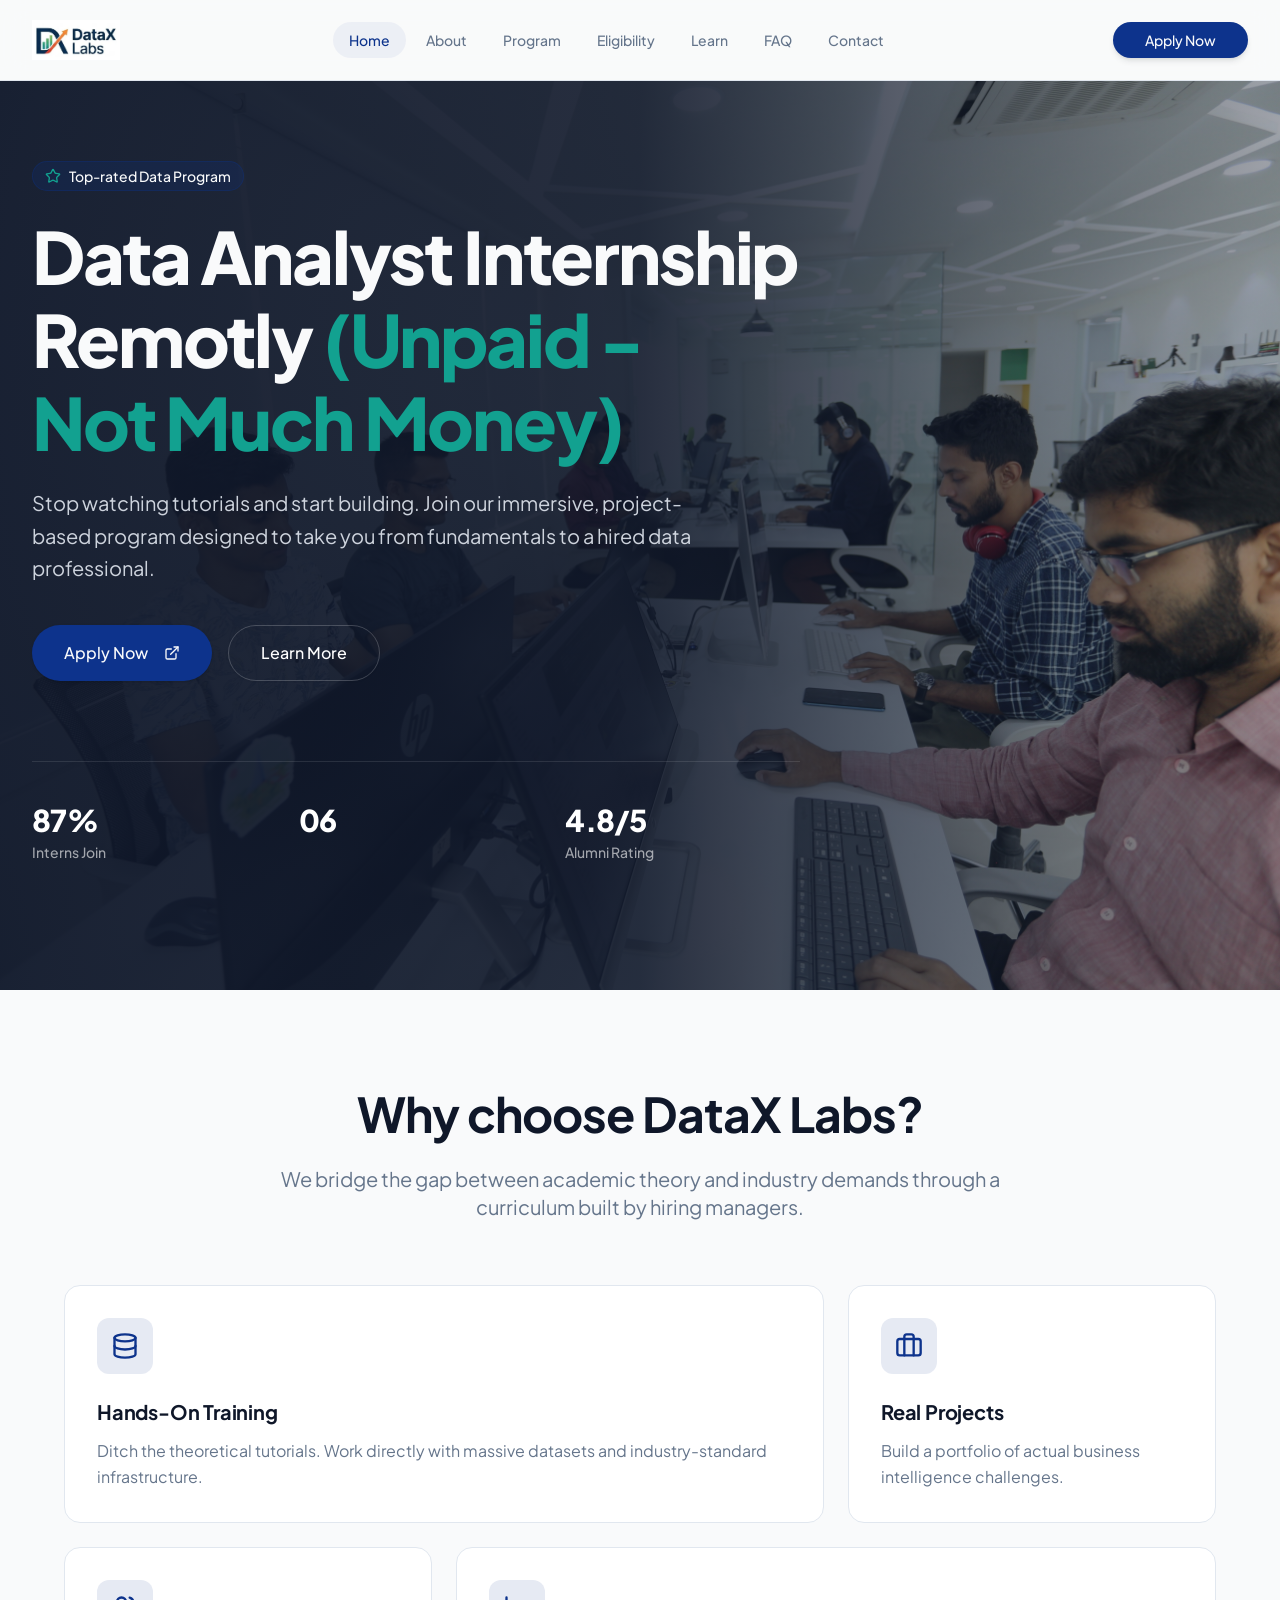
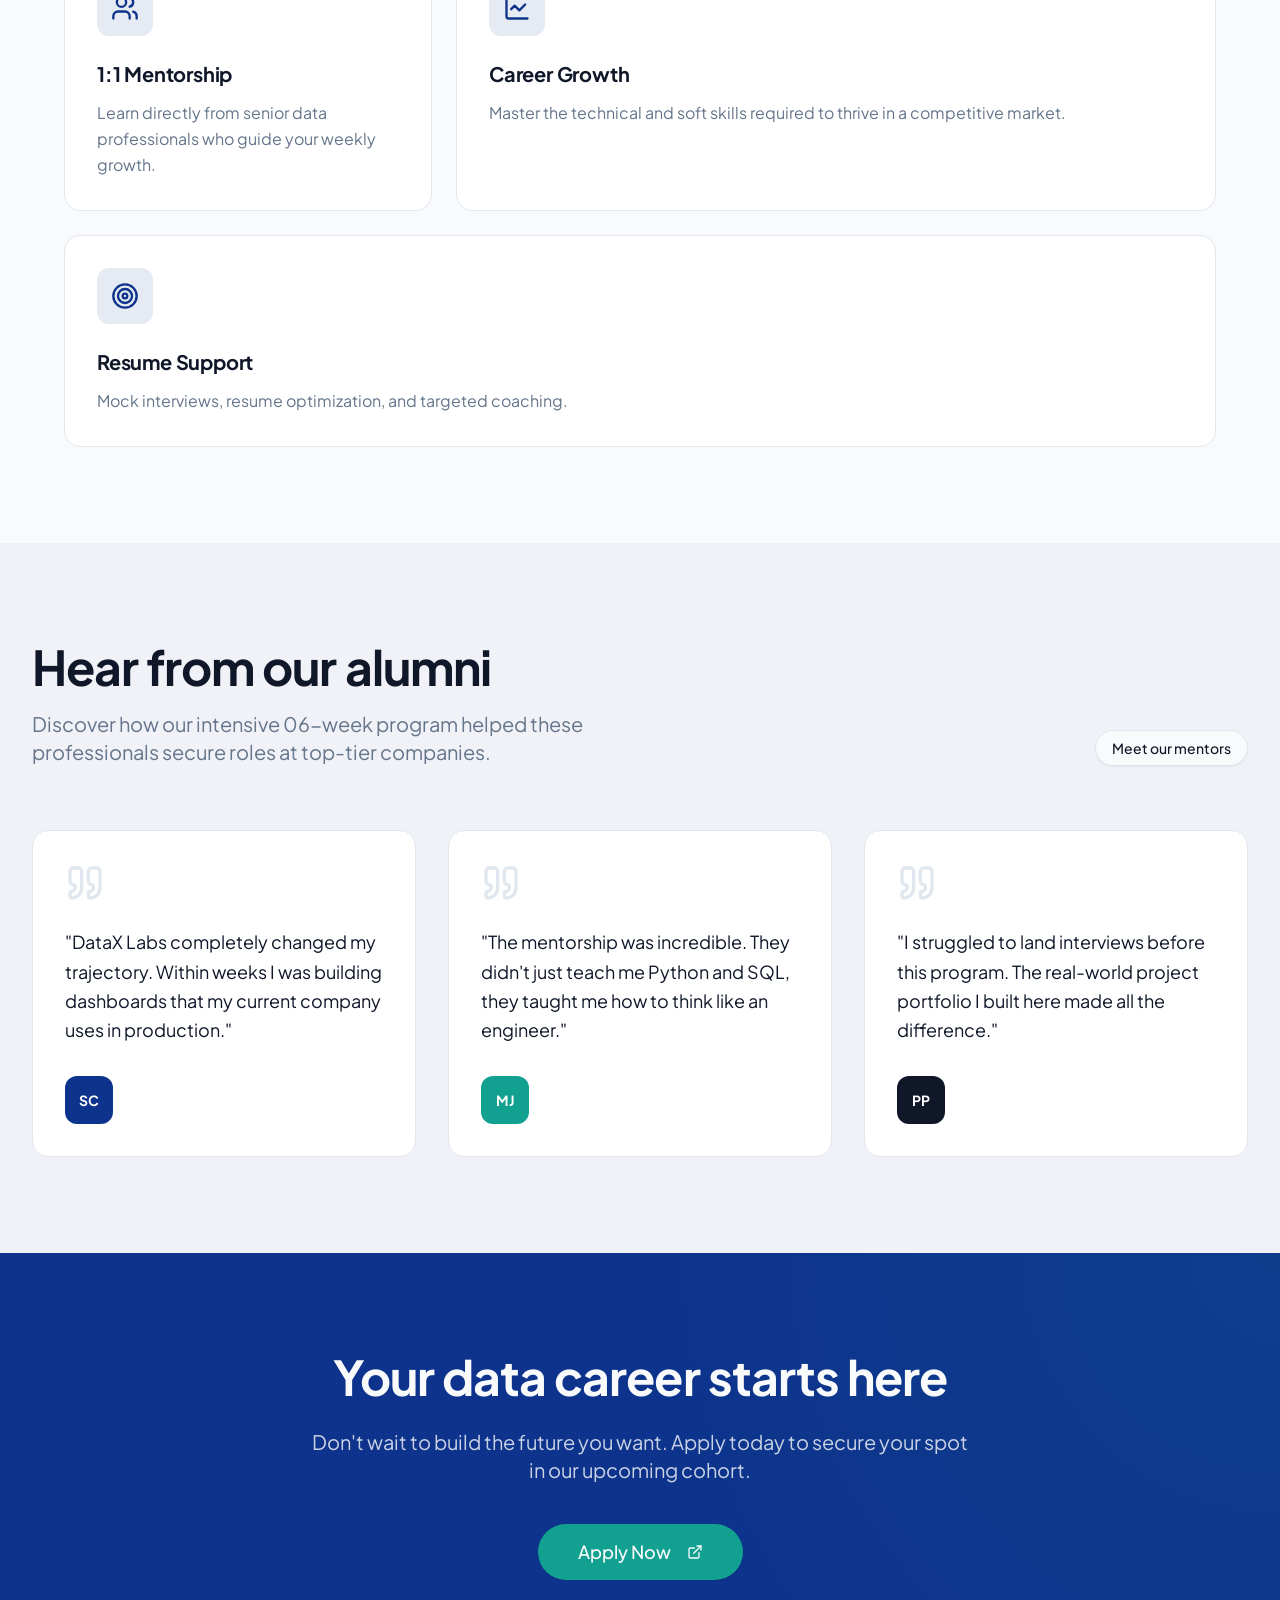
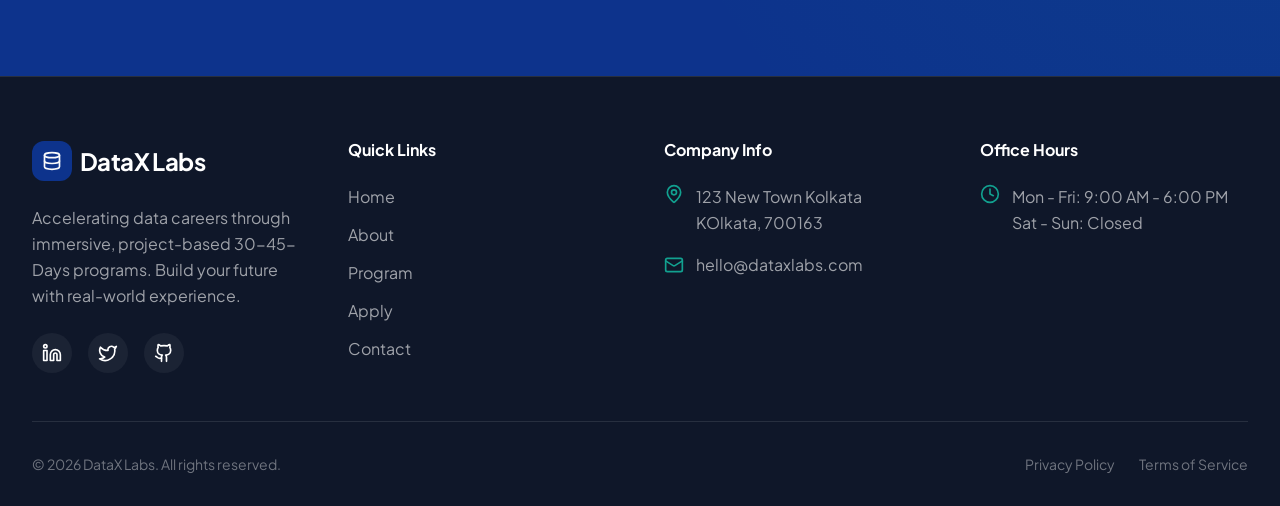
==== index.html @ 6e3568b7 "Add files via upload" ====
<!DOCTYPE html>
<!-- saved from url=(0077)https://70a8a20b-d1bd-481e-a3fa-649c0488c0c1.app-preview.com/?t=1781344744173 -->
<html lang="en"><head><meta http-equiv="Content-Type" content="text/html; charset=UTF-8">
		<script type="module">import { injectIntoGlobalHook } from "/@react-refresh";
injectIntoGlobalHook(window);
window.$RefreshReg$ = () => {};
window.$RefreshSig$ = () => (type) => type;</script>

		<script type="module" src="./client"></script>

		
		<link rel="icon" type="image/svg+xml" href="https://70a8a20b-d1bd-481e-a3fa-649c0488c0c1.app-preview.com/vite.svg">
		<meta name="generator" content="Hostinger Horizons">
		<meta name="viewport" content="width=device-width, initial-scale=1.0">
		<title>Launch Your Data Career | DataX Labs</title>
		<style>
	#root[data-edit-mode-enabled="true"] [data-edit-id] {
		cursor: pointer; 
		outline: 2px dashed #357DF9; 
		outline-offset: 2px;
		min-height: 1em;
	}
	#root[data-edit-mode-enabled="true"] img[data-edit-id] {
		outline-offset: -2px;
	}
	#root[data-edit-mode-enabled="true"] {
		cursor: pointer;
	}
	#root[data-edit-mode-enabled="true"] [data-edit-id]:hover {
		background-color: #357DF933;
		outline-color: #357DF9; 
	}

	@keyframes fadeInTooltip {
		from {
			opacity: 0;
			transform: translateY(5px);
		}
		to {
			opacity: 1;
			transform: translateY(0);
		}
	}

	#inline-editor-disabled-tooltip {
		display: none; 
		opacity: 0; 
		position: absolute;
		background-color: #1D1E20;
		color: white;
		padding: 4px 8px;
		border-radius: 8px;
		z-index: 10001;
		font-size: 14px;
		border: 1px solid #3B3D4A;
		max-width: 184px;
		text-align: center;
	}

	#inline-editor-disabled-tooltip.tooltip-active {
		display: block;
		animation: fadeInTooltip 0.2s ease-out forwards;
	}
</style>
		<script type="module">
			const ALLOWED_PARENT_ORIGINS = [
          "https://horizons.hostinger.com",
          "https://horizons.hostinger.dev",
          "https://horizons-frontend-local.hostinger.dev",
      ];

      // Check to see if the page is in an iframe
      if (window.self !== window.top) {
			const STORAGE_KEY = 'horizons-iframe-saved-route';

			const getCurrentRoute = () => location.pathname + location.search + location.hash;

			const save = () => {
				try {
					const currentRoute = getCurrentRoute();
					sessionStorage.setItem(STORAGE_KEY, currentRoute);
					window.parent.postMessage({message: 'route-changed', route: currentRoute}, '*');
				} catch {}
			};

			const replaceHistoryState = (url) => {
				try {
					history.replaceState(null, '', url);
					window.dispatchEvent(new PopStateEvent('popstate', { state: history.state }));
					return true;
				} catch {}
				return false;
			};

			const restore = () => {
				try {
					const saved = sessionStorage.getItem(STORAGE_KEY);
					if (!saved) return;

					if (!saved.startsWith('/')) {
						sessionStorage.removeItem(STORAGE_KEY);
						return;
					}

					const current = getCurrentRoute();
					if (current !== saved) {
						if (!replaceHistoryState(saved)) {
							replaceHistoryState('/');
						}

						requestAnimationFrame(() => setTimeout(() => {
							try {
							const text = (document.body?.innerText || '').trim();

							// If the restored route results in too little content, assume it is invalid and navigate home
							if (text.length < 50) {
								replaceHistoryState('/');
							}
							} catch {}
						}, 1000));
					}
				} catch {}
			};

			const originalPushState = history.pushState;
			history.pushState = function(...args) {
				originalPushState.apply(this, args);
				save();
			};

			const originalReplaceState = history.replaceState;
			history.replaceState = function(...args) {
				originalReplaceState.apply(this, args);
				save();
			};

      const getParentOrigin = () => {
          if (
              window.location.ancestorOrigins &&
              window.location.ancestorOrigins.length > 0
          ) {
              return window.location.ancestorOrigins[0];
          }

          if (document.referrer) {
              try {
                  return new URL(document.referrer).origin;
              } catch (e) {
                  console.warn("Invalid referrer URL:", document.referrer);
              }
          }

          return null;
      };

			window.addEventListener('popstate', save);
			window.addEventListener('hashchange', save);
			window.addEventListener("message", function (event) {
				const parentOrigin = getParentOrigin();

				if (event.data?.type === "redirect-home" && parentOrigin && ALLOWED_PARENT_ORIGINS.includes(parentOrigin)) {
                const saved = sessionStorage.getItem(STORAGE_KEY);

                if(saved && saved !== '/') {
                  replaceHistoryState('/')
                }
        }
			});


			restore();
        }
      </script>
		<script type="module">
                const ALLOWED_PARENT_ORIGINS = [
                    "https://horizons.hostinger.com",
                    "https://horizons.hostinger.dev",
                    "https://horizons-frontend-local.hostinger.dev",
                ];
                const getParentOrigin = () => {
                    if (
                        window.location.ancestorOrigins &&
                        window.location.ancestorOrigins.length > 0
                    ) {
                        return window.location.ancestorOrigins[0];
                    }

                    if (document.referrer) {
                        try {
                            return new URL(document.referrer).origin;
                        } catch (e) {
                            console.warn("Invalid referrer URL:", document.referrer);
                        }
                    }

                    return null;
                };
                    
                    
                    
                window.addEventListener("message", function (event) {
                    const parentOrigin = getParentOrigin();

                    if (event.data?.type === "database_preview_auth" && parentOrigin && ALLOWED_PARENT_ORIGINS.includes(parentOrigin)) {
                        localStorage.setItem("__pb_superuser_auth__", event.data.value);
                    }
                });
            </script>
		<script type="module">
window.onerror = (message, source, lineno, colno, errorObj) => {
	const errorDetails = errorObj ? JSON.stringify({
		name: errorObj.name,
		message: errorObj.message,
		stack: errorObj.stack,
		source,
		lineno,
		colno,
	}) : null;

	window.parent.postMessage({
		type: 'horizons-runtime-error',
		message,
		error: errorDetails
	}, '*');
};
</script>
		<script type="module">
const observer = new MutationObserver((mutations) => {
	for (const mutation of mutations) {
		for (const addedNode of mutation.addedNodes) {
			if (
				addedNode.nodeType === Node.ELEMENT_NODE &&
				(
					addedNode.tagName?.toLowerCase() === 'vite-error-overlay' ||
					addedNode.classList?.contains('backdrop')
				)
			) {
				handleViteOverlay(addedNode);
			}
		}
	}
});

observer.observe(document.documentElement, {
	childList: true,
	subtree: true
});

function handleViteOverlay(node) {
	if (!node.shadowRoot) {
		return;
	}

	const backdrop = node.shadowRoot.querySelector('.backdrop');

	if (backdrop) {
		const overlayHtml = backdrop.outerHTML;
		const parser = new DOMParser();
		const doc = parser.parseFromString(overlayHtml, 'text/html');
		const messageBodyElement = doc.querySelector('.message-body');
		const fileElement = doc.querySelector('.file');
		const messageText = messageBodyElement ? messageBodyElement.textContent.trim() : '';
		const fileText = fileElement ? fileElement.textContent.trim() : '';
		const error = messageText + (fileText ? ' File:' + fileText : '');

		window.parent.postMessage({
			type: 'horizons-vite-error',
			error,
		}, '*');
	}
}
</script>
		<script type="module">
const originalConsoleError = console.error;
const MATCH_LINE_COL_REGEX = /:(\d+):(\d+)\)?\s*$/; // regex to match the :lineNum:colNum
const MATCH_AT_REGEX = /^\s*at\s+(?:async\s+)?(?:.*?\s+)?\(?/; // regex to remove the 'at' keyword and any 'async' or function name
const MATCH_PATH_REGEX = /^\//; // regex to remove the leading slash

function parseStackFrameLine(line) {
	const lineColMatch = line.match(MATCH_LINE_COL_REGEX);
	if (!lineColMatch) return null;
	const [, lineNum, colNum] = lineColMatch;
	const suffix = `:${lineNum}:${colNum}`;
	const idx = line.lastIndexOf(suffix);
	if (idx === -1) return null;
	const before = line.substring(0, idx);
	const path = before.replace(MATCH_AT_REGEX, '').trim();
	
	if (!path) return null;

	try {
		const pathname = new URL(path).pathname;
		const filePath = pathname.replace(MATCH_PATH_REGEX, '') || pathname;
		return `${filePath}:${lineNum}:${colNum}`;
	} catch (e) {
		const filePath = path.replace(MATCH_PATH_REGEX, '') || path;
		return `${filePath}:${lineNum}:${colNum}`;
	}
}

function getFilePathFromStack(stack, skipFrames = 0) {
	if (!stack || typeof stack !== 'string') return null;
	const lines = stack.split('\n').slice(1);

	const frames = lines.map(line => parseStackFrameLine(line.replace(/\r$/, ''))).filter(Boolean);

	return frames[skipFrames] ?? null;
}

console.error = function(...args) {
	originalConsoleError.apply(console, args);

	let errorString = '';
	let filePath = null;

	for (let i = 0; i < args.length; i++) {
		const arg = args[i];
		if (arg instanceof Error) {
			filePath = getFilePathFromStack(arg.stack, 0);
			errorString = `${arg.name}: ${arg.message}`;
			if (filePath) {
				errorString = `${errorString} at ${filePath}`;
			}
			break;
		}
	}

	if (!errorString) {
		errorString = args.map(arg => typeof arg === 'object' ? JSON.stringify(arg) : String(arg)).join(' ');
		const stack = new Error().stack;
		filePath = getFilePathFromStack(stack, 1);
		if (filePath) {
			errorString = `${errorString} at ${filePath}`;
		}
	}

	window.parent.postMessage({
		type: 'horizons-console-error',
		error: errorString
	}, '*');
};
</script>
		<script type="module">
const originalFetch = window.fetch;

window.fetch = function(...args) {
	const url = args[0] instanceof Request ? args[0].url : args[0];

	// Skip WebSocket URLs
	if (url.startsWith('ws:') || url.startsWith('wss:')) {
		return originalFetch.apply(this, args);
	}

	return originalFetch.apply(this, args)
		.then(async response => {
			const contentType = response.headers.get('Content-Type') || '';

			// Exclude HTML document responses
			const isDocumentResponse =
				contentType.includes('text/html') ||
				contentType.includes('application/xhtml+xml');

			if (!response.ok && !isDocumentResponse) {
					const responseClone = response.clone();
					const errorFromRes = await responseClone.text();
					const requestUrl = response.url;
					console.error(`Fetch error from ${requestUrl}: ${errorFromRes}`);
			}

			return response;
		})
		.catch(error => {
			if (!url.match(/.html?$/i)) {
				console.error(error);
			}

			throw error;
		});
};
</script>
		<script type="module">
if (window.navigation && window.self !== window.top) {
	window.navigation.addEventListener('navigate', (event) => {
		const url = event.destination.url;

		try {
			const destinationUrl = new URL(url);
			const destinationOrigin = destinationUrl.origin;
			const currentOrigin = window.location.origin;

			if (destinationOrigin === currentOrigin) {
				return;
			}
		} catch (error) {
			return;
		}

		window.parent.postMessage({
			type: 'horizons-navigation-error',
			url,
		}, '*');
	});
}
</script>
	<style type="text/css">[data-sonner-toaster][dir=ltr],html[dir=ltr]{--toast-icon-margin-start:-3px;--toast-icon-margin-end:4px;--toast-svg-margin-start:-1px;--toast-svg-margin-end:0px;--toast-button-margin-start:auto;--toast-button-margin-end:0;--toast-close-button-start:0;--toast-close-button-end:unset;--toast-close-button-transform:translate(-35%, -35%)}[data-sonner-toaster][dir=rtl],html[dir=rtl]{--toast-icon-margin-start:4px;--toast-icon-margin-end:-3px;--toast-svg-margin-start:0px;--toast-svg-margin-end:-1px;--toast-button-margin-start:0;--toast-button-margin-end:auto;--toast-close-button-start:unset;--toast-close-button-end:0;--toast-close-button-transform:translate(35%, -35%)}[data-sonner-toaster]{position:fixed;width:var(--width);font-family:ui-sans-serif,system-ui,-apple-system,BlinkMacSystemFont,Segoe UI,Roboto,Helvetica Neue,Arial,Noto Sans,sans-serif,Apple Color Emoji,Segoe UI Emoji,Segoe UI Symbol,Noto Color Emoji;--gray1:hsl(0, 0%, 99%);--gray2:hsl(0, 0%, 97.3%);--gray3:hsl(0, 0%, 95.1%);--gray4:hsl(0, 0%, 93%);--gray5:hsl(0, 0%, 90.9%);--gray6:hsl(0, 0%, 88.7%);--gray7:hsl(0, 0%, 85.8%);--gray8:hsl(0, 0%, 78%);--gray9:hsl(0, 0%, 56.1%);--gray10:hsl(0, 0%, 52.3%);--gray11:hsl(0, 0%, 43.5%);--gray12:hsl(0, 0%, 9%);--border-radius:8px;box-sizing:border-box;padding:0;margin:0;list-style:none;outline:0;z-index:999999999;transition:transform .4s ease}@media (hover:none) and (pointer:coarse){[data-sonner-toaster][data-lifted=true]{transform:none}}[data-sonner-toaster][data-x-position=right]{right:var(--offset-right)}[data-sonner-toaster][data-x-position=left]{left:var(--offset-left)}[data-sonner-toaster][data-x-position=center]{left:50%;transform:translateX(-50%)}[data-sonner-toaster][data-y-position=top]{top:var(--offset-top)}[data-sonner-toaster][data-y-position=bottom]{bottom:var(--offset-bottom)}[data-sonner-toast]{--y:translateY(100%);--lift-amount:calc(var(--lift) * var(--gap));z-index:var(--z-index);position:absolute;opacity:0;transform:var(--y);touch-action:none;transition:transform .4s,opacity .4s,height .4s,box-shadow .2s;box-sizing:border-box;outline:0;overflow-wrap:anywhere}[data-sonner-toast][data-styled=true]{padding:16px;background:var(--normal-bg);border:1px solid var(--normal-border);color:var(--normal-text);border-radius:var(--border-radius);box-shadow:0 4px 12px rgba(0,0,0,.1);width:var(--width);font-size:13px;display:flex;align-items:center;gap:6px}[data-sonner-toast]:focus-visible{box-shadow:0 4px 12px rgba(0,0,0,.1),0 0 0 2px rgba(0,0,0,.2)}[data-sonner-toast][data-y-position=top]{top:0;--y:translateY(-100%);--lift:1;--lift-amount:calc(1 * var(--gap))}[data-sonner-toast][data-y-position=bottom]{bottom:0;--y:translateY(100%);--lift:-1;--lift-amount:calc(var(--lift) * var(--gap))}[data-sonner-toast][data-styled=true] [data-description]{font-weight:400;line-height:1.4;color:#3f3f3f}[data-rich-colors=true][data-sonner-toast][data-styled=true] [data-description]{color:inherit}[data-sonner-toaster][data-sonner-theme=dark] [data-description]{color:#e8e8e8}[data-sonner-toast][data-styled=true] [data-title]{font-weight:500;line-height:1.5;color:inherit}[data-sonner-toast][data-styled=true] [data-icon]{display:flex;height:16px;width:16px;position:relative;justify-content:flex-start;align-items:center;flex-shrink:0;margin-left:var(--toast-icon-margin-start);margin-right:var(--toast-icon-margin-end)}[data-sonner-toast][data-promise=true] [data-icon]>svg{opacity:0;transform:scale(.8);transform-origin:center;animation:sonner-fade-in .3s ease forwards}[data-sonner-toast][data-styled=true] [data-icon]>*{flex-shrink:0}[data-sonner-toast][data-styled=true] [data-icon] svg{margin-left:var(--toast-svg-margin-start);margin-right:var(--toast-svg-margin-end)}[data-sonner-toast][data-styled=true] [data-content]{display:flex;flex-direction:column;gap:2px}[data-sonner-toast][data-styled=true] [data-button]{border-radius:4px;padding-left:8px;padding-right:8px;height:24px;font-size:12px;color:var(--normal-bg);background:var(--normal-text);margin-left:var(--toast-button-margin-start);margin-right:var(--toast-button-margin-end);border:none;font-weight:500;cursor:pointer;outline:0;display:flex;align-items:center;flex-shrink:0;transition:opacity .4s,box-shadow .2s}[data-sonner-toast][data-styled=true] [data-button]:focus-visible{box-shadow:0 0 0 2px rgba(0,0,0,.4)}[data-sonner-toast][data-styled=true] [data-button]:first-of-type{margin-left:var(--toast-button-margin-start);margin-right:var(--toast-button-margin-end)}[data-sonner-toast][data-styled=true] [data-cancel]{color:var(--normal-text);background:rgba(0,0,0,.08)}[data-sonner-toaster][data-sonner-theme=dark] [data-sonner-toast][data-styled=true] [data-cancel]{background:rgba(255,255,255,.3)}[data-sonner-toast][data-styled=true] [data-close-button]{position:absolute;left:var(--toast-close-button-start);right:var(--toast-close-button-end);top:0;height:20px;width:20px;display:flex;justify-content:center;align-items:center;padding:0;color:var(--gray12);background:var(--normal-bg);border:1px solid var(--gray4);transform:var(--toast-close-button-transform);border-radius:50%;cursor:pointer;z-index:1;transition:opacity .1s,background .2s,border-color .2s}[data-sonner-toast][data-styled=true] [data-close-button]:focus-visible{box-shadow:0 4px 12px rgba(0,0,0,.1),0 0 0 2px rgba(0,0,0,.2)}[data-sonner-toast][data-styled=true] [data-disabled=true]{cursor:not-allowed}[data-sonner-toast][data-styled=true]:hover [data-close-button]:hover{background:var(--gray2);border-color:var(--gray5)}[data-sonner-toast][data-swiping=true]::before{content:'';position:absolute;left:-100%;right:-100%;height:100%;z-index:-1}[data-sonner-toast][data-y-position=top][data-swiping=true]::before{bottom:50%;transform:scaleY(3) translateY(50%)}[data-sonner-toast][data-y-position=bottom][data-swiping=true]::before{top:50%;transform:scaleY(3) translateY(-50%)}[data-sonner-toast][data-swiping=false][data-removed=true]::before{content:'';position:absolute;inset:0;transform:scaleY(2)}[data-sonner-toast][data-expanded=true]::after{content:'';position:absolute;left:0;height:calc(var(--gap) + 1px);bottom:100%;width:100%}[data-sonner-toast][data-mounted=true]{--y:translateY(0);opacity:1}[data-sonner-toast][data-expanded=false][data-front=false]{--scale:var(--toasts-before) * 0.05 + 1;--y:translateY(calc(var(--lift-amount) * var(--toasts-before))) scale(calc(-1 * var(--scale)));height:var(--front-toast-height)}[data-sonner-toast]>*{transition:opacity .4s}[data-sonner-toast][data-x-position=right]{right:0}[data-sonner-toast][data-x-position=left]{left:0}[data-sonner-toast][data-expanded=false][data-front=false][data-styled=true]>*{opacity:0}[data-sonner-toast][data-visible=false]{opacity:0;pointer-events:none}[data-sonner-toast][data-mounted=true][data-expanded=true]{--y:translateY(calc(var(--lift) * var(--offset)));height:var(--initial-height)}[data-sonner-toast][data-removed=true][data-front=true][data-swipe-out=false]{--y:translateY(calc(var(--lift) * -100%));opacity:0}[data-sonner-toast][data-removed=true][data-front=false][data-swipe-out=false][data-expanded=true]{--y:translateY(calc(var(--lift) * var(--offset) + var(--lift) * -100%));opacity:0}[data-sonner-toast][data-removed=true][data-front=false][data-swipe-out=false][data-expanded=false]{--y:translateY(40%);opacity:0;transition:transform .5s,opacity .2s}[data-sonner-toast][data-removed=true][data-front=false]::before{height:calc(var(--initial-height) + 20%)}[data-sonner-toast][data-swiping=true]{transform:var(--y) translateY(var(--swipe-amount-y,0)) translateX(var(--swipe-amount-x,0));transition:none}[data-sonner-toast][data-swiped=true]{user-select:none}[data-sonner-toast][data-swipe-out=true][data-y-position=bottom],[data-sonner-toast][data-swipe-out=true][data-y-position=top]{animation-duration:.2s;animation-timing-function:ease-out;animation-fill-mode:forwards}[data-sonner-toast][data-swipe-out=true][data-swipe-direction=left]{animation-name:swipe-out-left}[data-sonner-toast][data-swipe-out=true][data-swipe-direction=right]{animation-name:swipe-out-right}[data-sonner-toast][data-swipe-out=true][data-swipe-direction=up]{animation-name:swipe-out-up}[data-sonner-toast][data-swipe-out=true][data-swipe-direction=down]{animation-name:swipe-out-down}@keyframes swipe-out-left{from{transform:var(--y) translateX(var(--swipe-amount-x));opacity:1}to{transform:var(--y) translateX(calc(var(--swipe-amount-x) - 100%));opacity:0}}@keyframes swipe-out-right{from{transform:var(--y) translateX(var(--swipe-amount-x));opacity:1}to{transform:var(--y) translateX(calc(var(--swipe-amount-x) + 100%));opacity:0}}@keyframes swipe-out-up{from{transform:var(--y) translateY(var(--swipe-amount-y));opacity:1}to{transform:var(--y) translateY(calc(var(--swipe-amount-y) - 100%));opacity:0}}@keyframes swipe-out-down{from{transform:var(--y) translateY(var(--swipe-amount-y));opacity:1}to{transform:var(--y) translateY(calc(var(--swipe-amount-y) + 100%));opacity:0}}@media (max-width:600px){[data-sonner-toaster]{position:fixed;right:var(--mobile-offset-right);left:var(--mobile-offset-left);width:100%}[data-sonner-toaster][dir=rtl]{left:calc(var(--mobile-offset-left) * -1)}[data-sonner-toaster] [data-sonner-toast]{left:0;right:0;width:calc(100% - var(--mobile-offset-left) * 2)}[data-sonner-toaster][data-x-position=left]{left:var(--mobile-offset-left)}[data-sonner-toaster][data-y-position=bottom]{bottom:var(--mobile-offset-bottom)}[data-sonner-toaster][data-y-position=top]{top:var(--mobile-offset-top)}[data-sonner-toaster][data-x-position=center]{left:var(--mobile-offset-left);right:var(--mobile-offset-right);transform:none}}[data-sonner-toaster][data-sonner-theme=light]{--normal-bg:#fff;--normal-border:var(--gray4);--normal-text:var(--gray12);--success-bg:hsl(143, 85%, 96%);--success-border:hsl(145, 92%, 87%);--success-text:hsl(140, 100%, 27%);--info-bg:hsl(208, 100%, 97%);--info-border:hsl(221, 91%, 93%);--info-text:hsl(210, 92%, 45%);--warning-bg:hsl(49, 100%, 97%);--warning-border:hsl(49, 91%, 84%);--warning-text:hsl(31, 92%, 45%);--error-bg:hsl(359, 100%, 97%);--error-border:hsl(359, 100%, 94%);--error-text:hsl(360, 100%, 45%)}[data-sonner-toaster][data-sonner-theme=light] [data-sonner-toast][data-invert=true]{--normal-bg:#000;--normal-border:hsl(0, 0%, 20%);--normal-text:var(--gray1)}[data-sonner-toaster][data-sonner-theme=dark] [data-sonner-toast][data-invert=true]{--normal-bg:#fff;--normal-border:var(--gray3);--normal-text:var(--gray12)}[data-sonner-toaster][data-sonner-theme=dark]{--normal-bg:#000;--normal-bg-hover:hsl(0, 0%, 12%);--normal-border:hsl(0, 0%, 20%);--normal-border-hover:hsl(0, 0%, 25%);--normal-text:var(--gray1);--success-bg:hsl(150, 100%, 6%);--success-border:hsl(147, 100%, 12%);--success-text:hsl(150, 86%, 65%);--info-bg:hsl(215, 100%, 6%);--info-border:hsl(223, 43%, 17%);--info-text:hsl(216, 87%, 65%);--warning-bg:hsl(64, 100%, 6%);--warning-border:hsl(60, 100%, 9%);--warning-text:hsl(46, 87%, 65%);--error-bg:hsl(358, 76%, 10%);--error-border:hsl(357, 89%, 16%);--error-text:hsl(358, 100%, 81%)}[data-sonner-toaster][data-sonner-theme=dark] [data-sonner-toast] [data-close-button]{background:var(--normal-bg);border-color:var(--normal-border);color:var(--normal-text)}[data-sonner-toaster][data-sonner-theme=dark] [data-sonner-toast] [data-close-button]:hover{background:var(--normal-bg-hover);border-color:var(--normal-border-hover)}[data-rich-colors=true][data-sonner-toast][data-type=success]{background:var(--success-bg);border-color:var(--success-border);color:var(--success-text)}[data-rich-colors=true][data-sonner-toast][data-type=success] [data-close-button]{background:var(--success-bg);border-color:var(--success-border);color:var(--success-text)}[data-rich-colors=true][data-sonner-toast][data-type=info]{background:var(--info-bg);border-color:var(--info-border);color:var(--info-text)}[data-rich-colors=true][data-sonner-toast][data-type=info] [data-close-button]{background:var(--info-bg);border-color:var(--info-border);color:var(--info-text)}[data-rich-colors=true][data-sonner-toast][data-type=warning]{background:var(--warning-bg);border-color:var(--warning-border);color:var(--warning-text)}[data-rich-colors=true][data-sonner-toast][data-type=warning] [data-close-button]{background:var(--warning-bg);border-color:var(--warning-border);color:var(--warning-text)}[data-rich-colors=true][data-sonner-toast][data-type=error]{background:var(--error-bg);border-color:var(--error-border);color:var(--error-text)}[data-rich-colors=true][data-sonner-toast][data-type=error] [data-close-button]{background:var(--error-bg);border-color:var(--error-border);color:var(--error-text)}.sonner-loading-wrapper{--size:16px;height:var(--size);width:var(--size);position:absolute;inset:0;z-index:10}.sonner-loading-wrapper[data-visible=false]{transform-origin:center;animation:sonner-fade-out .2s ease forwards}.sonner-spinner{position:relative;top:50%;left:50%;height:var(--size);width:var(--size)}.sonner-loading-bar{animation:sonner-spin 1.2s linear infinite;background:var(--gray11);border-radius:6px;height:8%;left:-10%;position:absolute;top:-3.9%;width:24%}.sonner-loading-bar:first-child{animation-delay:-1.2s;transform:rotate(.0001deg) translate(146%)}.sonner-loading-bar:nth-child(2){animation-delay:-1.1s;transform:rotate(30deg) translate(146%)}.sonner-loading-bar:nth-child(3){animation-delay:-1s;transform:rotate(60deg) translate(146%)}.sonner-loading-bar:nth-child(4){animation-delay:-.9s;transform:rotate(90deg) translate(146%)}.sonner-loading-bar:nth-child(5){animation-delay:-.8s;transform:rotate(120deg) translate(146%)}.sonner-loading-bar:nth-child(6){animation-delay:-.7s;transform:rotate(150deg) translate(146%)}.sonner-loading-bar:nth-child(7){animation-delay:-.6s;transform:rotate(180deg) translate(146%)}.sonner-loading-bar:nth-child(8){animation-delay:-.5s;transform:rotate(210deg) translate(146%)}.sonner-loading-bar:nth-child(9){animation-delay:-.4s;transform:rotate(240deg) translate(146%)}.sonner-loading-bar:nth-child(10){animation-delay:-.3s;transform:rotate(270deg) translate(146%)}.sonner-loading-bar:nth-child(11){animation-delay:-.2s;transform:rotate(300deg) translate(146%)}.sonner-loading-bar:nth-child(12){animation-delay:-.1s;transform:rotate(330deg) translate(146%)}@keyframes sonner-fade-in{0%{opacity:0;transform:scale(.8)}100%{opacity:1;transform:scale(1)}}@keyframes sonner-fade-out{0%{opacity:1;transform:scale(1)}100%{opacity:0;transform:scale(.8)}}@keyframes sonner-spin{0%{opacity:1}100%{opacity:.15}}@media (prefers-reduced-motion){.sonner-loading-bar,[data-sonner-toast],[data-sonner-toast]>*{transition:none!important;animation:none!important}}.sonner-loader{position:absolute;top:50%;left:50%;transform:translate(-50%,-50%);transform-origin:center;transition:opacity .2s,transform .2s}.sonner-loader[data-visible=false]{opacity:0;transform:scale(.8) translate(-50%,-50%)}</style><style type="text/css" data-vite-dev-id="/home/u673021425/websites/p4DZWT83s/public_html/apps/web/src/index.css">@import url('https://fonts.googleapis.com/css2?family=Plus+Jakarta+Sans:ital,wght@0,200..800;1,200..800&display=swap');

*, ::before, ::after{
  --tw-border-spacing-x: 0;
  --tw-border-spacing-y: 0;
  --tw-translate-x: 0;
  --tw-translate-y: 0;
  --tw-rotate: 0;
  --tw-skew-x: 0;
  --tw-skew-y: 0;
  --tw-scale-x: 1;
  --tw-scale-y: 1;
  --tw-pan-x:  ;
  --tw-pan-y:  ;
  --tw-pinch-zoom:  ;
  --tw-scroll-snap-strictness: proximity;
  --tw-gradient-from-position:  ;
  --tw-gradient-via-position:  ;
  --tw-gradient-to-position:  ;
  --tw-ordinal:  ;
  --tw-slashed-zero:  ;
  --tw-numeric-figure:  ;
  --tw-numeric-spacing:  ;
  --tw-numeric-fraction:  ;
  --tw-ring-inset:  ;
  --tw-ring-offset-width: 0px;
  --tw-ring-offset-color: #fff;
  --tw-ring-color: rgb(59 130 246 / 0.5);
  --tw-ring-offset-shadow: 0 0 #0000;
  --tw-ring-shadow: 0 0 #0000;
  --tw-shadow: 0 0 #0000;
  --tw-shadow-colored: 0 0 #0000;
  --tw-blur:  ;
  --tw-brightness:  ;
  --tw-contrast:  ;
  --tw-grayscale:  ;
  --tw-hue-rotate:  ;
  --tw-invert:  ;
  --tw-saturate:  ;
  --tw-sepia:  ;
  --tw-drop-shadow:  ;
  --tw-backdrop-blur:  ;
  --tw-backdrop-brightness:  ;
  --tw-backdrop-contrast:  ;
  --tw-backdrop-grayscale:  ;
  --tw-backdrop-hue-rotate:  ;
  --tw-backdrop-invert:  ;
  --tw-backdrop-opacity:  ;
  --tw-backdrop-saturate:  ;
  --tw-backdrop-sepia:  ;
  --tw-contain-size:  ;
  --tw-contain-layout:  ;
  --tw-contain-paint:  ;
  --tw-contain-style:  ;
}

::backdrop{
  --tw-border-spacing-x: 0;
  --tw-border-spacing-y: 0;
  --tw-translate-x: 0;
  --tw-translate-y: 0;
  --tw-rotate: 0;
  --tw-skew-x: 0;
  --tw-skew-y: 0;
  --tw-scale-x: 1;
  --tw-scale-y: 1;
  --tw-pan-x:  ;
  --tw-pan-y:  ;
  --tw-pinch-zoom:  ;
  --tw-scroll-snap-strictness: proximity;
  --tw-gradient-from-position:  ;
  --tw-gradient-via-position:  ;
  --tw-gradient-to-position:  ;
  --tw-ordinal:  ;
  --tw-slashed-zero:  ;
  --tw-numeric-figure:  ;
  --tw-numeric-spacing:  ;
  --tw-numeric-fraction:  ;
  --tw-ring-inset:  ;
  --tw-ring-offset-width: 0px;
  --tw-ring-offset-color: #fff;
  --tw-ring-color: rgb(59 130 246 / 0.5);
  --tw-ring-offset-shadow: 0 0 #0000;
  --tw-ring-shadow: 0 0 #0000;
  --tw-shadow: 0 0 #0000;
  --tw-shadow-colored: 0 0 #0000;
  --tw-blur:  ;
  --tw-brightness:  ;
  --tw-contrast:  ;
  --tw-grayscale:  ;
  --tw-hue-rotate:  ;
  --tw-invert:  ;
  --tw-saturate:  ;
  --tw-sepia:  ;
  --tw-drop-shadow:  ;
  --tw-backdrop-blur:  ;
  --tw-backdrop-brightness:  ;
  --tw-backdrop-contrast:  ;
  --tw-backdrop-grayscale:  ;
  --tw-backdrop-hue-rotate:  ;
  --tw-backdrop-invert:  ;
  --tw-backdrop-opacity:  ;
  --tw-backdrop-saturate:  ;
  --tw-backdrop-sepia:  ;
  --tw-contain-size:  ;
  --tw-contain-layout:  ;
  --tw-contain-paint:  ;
  --tw-contain-style:  ;
}

/*
! tailwindcss v3.4.19 | MIT License | https://tailwindcss.com
*/

/*
1. Prevent padding and border from affecting element width. (https://github.com/mozdevs/cssremedy/issues/4)
2. Allow adding a border to an element by just adding a border-width. (https://github.com/tailwindcss/tailwindcss/pull/116)
*/

*,
::before,
::after {
  box-sizing: border-box; /* 1 */
  border-width: 0; /* 2 */
  border-style: solid; /* 2 */
  border-color: #e5e7eb; /* 2 */
}

::before,
::after {
  --tw-content: '';
}

/*
1. Use a consistent sensible line-height in all browsers.
2. Prevent adjustments of font size after orientation changes in iOS.
3. Use a more readable tab size.
4. Use the user's configured `sans` font-family by default.
5. Use the user's configured `sans` font-feature-settings by default.
6. Use the user's configured `sans` font-variation-settings by default.
7. Disable tap highlights on iOS
*/

html,
:host {
  line-height: 1.5; /* 1 */
  -webkit-text-size-adjust: 100%; /* 2 */
  -moz-tab-size: 4; /* 3 */
  -o-tab-size: 4;
     tab-size: 4; /* 3 */
  font-family: ui-sans-serif, system-ui, sans-serif, "Apple Color Emoji", "Segoe UI Emoji", "Segoe UI Symbol", "Noto Color Emoji"; /* 4 */
  font-feature-settings: normal; /* 5 */
  font-variation-settings: normal; /* 6 */
  -webkit-tap-highlight-color: transparent; /* 7 */
}

/*
1. Remove the margin in all browsers.
2. Inherit line-height from `html` so users can set them as a class directly on the `html` element.
*/

body {
  margin: 0; /* 1 */
  line-height: inherit; /* 2 */
}

/*
1. Add the correct height in Firefox.
2. Correct the inheritance of border color in Firefox. (https://bugzilla.mozilla.org/show_bug.cgi?id=190655)
3. Ensure horizontal rules are visible by default.
*/

hr {
  height: 0; /* 1 */
  color: inherit; /* 2 */
  border-top-width: 1px; /* 3 */
}

/*
Add the correct text decoration in Chrome, Edge, and Safari.
*/

abbr:where([title]) {
  -webkit-text-decoration: underline dotted;
          text-decoration: underline dotted;
}

/*
Remove the default font size and weight for headings.
*/

h1,
h2,
h3,
h4,
h5,
h6 {
  font-size: inherit;
  font-weight: inherit;
}

/*
Reset links to optimize for opt-in styling instead of opt-out.
*/

a {
  color: inherit;
  text-decoration: inherit;
}

/*
Add the correct font weight in Edge and Safari.
*/

b,
strong {
  font-weight: bolder;
}

/*
1. Use the user's configured `mono` font-family by default.
2. Use the user's configured `mono` font-feature-settings by default.
3. Use the user's configured `mono` font-variation-settings by default.
4. Correct the odd `em` font sizing in all browsers.
*/

code,
kbd,
samp,
pre {
  font-family: ui-monospace, SFMono-Regular, Menlo, Monaco, Consolas, "Liberation Mono", "Courier New", monospace; /* 1 */
  font-feature-settings: normal; /* 2 */
  font-variation-settings: normal; /* 3 */
  font-size: 1em; /* 4 */
}

/*
Add the correct font size in all browsers.
*/

small {
  font-size: 80%;
}

/*
Prevent `sub` and `sup` elements from affecting the line height in all browsers.
*/

sub,
sup {
  font-size: 75%;
  line-height: 0;
  position: relative;
  vertical-align: baseline;
}

sub {
  bottom: -0.25em;
}

sup {
  top: -0.5em;
}

/*
1. Remove text indentation from table contents in Chrome and Safari. (https://bugs.chromium.org/p/chromium/issues/detail?id=999088, https://bugs.webkit.org/show_bug.cgi?id=201297)
2. Correct table border color inheritance in all Chrome and Safari. (https://bugs.chromium.org/p/chromium/issues/detail?id=935729, https://bugs.webkit.org/show_bug.cgi?id=195016)
3. Remove gaps between table borders by default.
*/

table {
  text-indent: 0; /* 1 */
  border-color: inherit; /* 2 */
  border-collapse: collapse; /* 3 */
}

/*
1. Change the font styles in all browsers.
2. Remove the margin in Firefox and Safari.
3. Remove default padding in all browsers.
*/

button,
input,
optgroup,
select,
textarea {
  font-family: inherit; /* 1 */
  font-feature-settings: inherit; /* 1 */
  font-variation-settings: inherit; /* 1 */
  font-size: 100%; /* 1 */
  font-weight: inherit; /* 1 */
  line-height: inherit; /* 1 */
  letter-spacing: inherit; /* 1 */
  color: inherit; /* 1 */
  margin: 0; /* 2 */
  padding: 0; /* 3 */
}

/*
Remove the inheritance of text transform in Edge and Firefox.
*/

button,
select {
  text-transform: none;
}

/*
1. Correct the inability to style clickable types in iOS and Safari.
2. Remove default button styles.
*/

button,
input:where([type='button']),
input:where([type='reset']),
input:where([type='submit']) {
  -webkit-appearance: button; /* 1 */
  background-color: transparent; /* 2 */
  background-image: none; /* 2 */
}

/*
Use the modern Firefox focus style for all focusable elements.
*/

:-moz-focusring {
  outline: auto;
}

/*
Remove the additional `:invalid` styles in Firefox. (https://github.com/mozilla/gecko-dev/blob/2f9eacd9d3d995c937b4251a5557d95d494c9be1/layout/style/res/forms.css#L728-L737)
*/

:-moz-ui-invalid {
  box-shadow: none;
}

/*
Add the correct vertical alignment in Chrome and Firefox.
*/

progress {
  vertical-align: baseline;
}

/*
Correct the cursor style of increment and decrement buttons in Safari.
*/

::-webkit-inner-spin-button,
::-webkit-outer-spin-button {
  height: auto;
}

/*
1. Correct the odd appearance in Chrome and Safari.
2. Correct the outline style in Safari.
*/

[type='search'] {
  -webkit-appearance: textfield; /* 1 */
  outline-offset: -2px; /* 2 */
}

/*
Remove the inner padding in Chrome and Safari on macOS.
*/

::-webkit-search-decoration {
  -webkit-appearance: none;
}

/*
1. Correct the inability to style clickable types in iOS and Safari.
2. Change font properties to `inherit` in Safari.
*/

::-webkit-file-upload-button {
  -webkit-appearance: button; /* 1 */
  font: inherit; /* 2 */
}

/*
Add the correct display in Chrome and Safari.
*/

summary {
  display: list-item;
}

/*
Removes the default spacing and border for appropriate elements.
*/

blockquote,
dl,
dd,
h1,
h2,
h3,
h4,
h5,
h6,
hr,
figure,
p,
pre {
  margin: 0;
}

fieldset {
  margin: 0;
  padding: 0;
}

legend {
  padding: 0;
}

ol,
ul,
menu {
  list-style: none;
  margin: 0;
  padding: 0;
}

/*
Reset default styling for dialogs.
*/

dialog {
  padding: 0;
}

/*
Prevent resizing textareas horizontally by default.
*/

textarea {
  resize: vertical;
}

/*
1. Reset the default placeholder opacity in Firefox. (https://github.com/tailwindlabs/tailwindcss/issues/3300)
2. Set the default placeholder color to the user's configured gray 400 color.
*/

input::-moz-placeholder, textarea::-moz-placeholder {
  opacity: 1; /* 1 */
  color: #9ca3af; /* 2 */
}

input::placeholder,
textarea::placeholder {
  opacity: 1; /* 1 */
  color: #9ca3af; /* 2 */
}

/*
Set the default cursor for buttons.
*/

button,
[role="button"] {
  cursor: pointer;
}

/*
Make sure disabled buttons don't get the pointer cursor.
*/

:disabled {
  cursor: default;
}

/*
1. Make replaced elements `display: block` by default. (https://github.com/mozdevs/cssremedy/issues/14)
2. Add `vertical-align: middle` to align replaced elements more sensibly by default. (https://github.com/jensimmons/cssremedy/issues/14#issuecomment-634934210)
   This can trigger a poorly considered lint error in some tools but is included by design.
*/

img,
svg,
video,
canvas,
audio,
iframe,
embed,
object {
  display: block; /* 1 */
  vertical-align: middle; /* 2 */
}

/*
Constrain images and videos to the parent width and preserve their intrinsic aspect ratio. (https://github.com/mozdevs/cssremedy/issues/14)
*/

img,
video {
  max-width: 100%;
  height: auto;
}

/* Make elements with the HTML hidden attribute stay hidden by default */

[hidden]:where(:not([hidden="until-found"])) {
  display: none;
}

:root {
    --background: 210 20% 98%;
    --foreground: 222 47% 11%;
    --card: 0 0% 100%;
    --card-foreground: 222 47% 11%;
    --popover: 0 0% 100%;
    --popover-foreground: 222 47% 11%;
    --primary: 222 83% 30%;
    --primary-foreground: 210 20% 98%;
    --secondary: 173 80% 35%;
    --secondary-foreground: 210 20% 98%;
    --muted: 214 32% 91%;
    --muted-foreground: 215 16% 47%;
    --accent: 214 32% 91%;
    --accent-foreground: 222 47% 11%;
    --destructive: 0 84% 60%;
    --destructive-foreground: 210 20% 98%;
    --border: 214 32% 91%;
    --input: 214 32% 91%;
    --ring: 222 83% 30%;
    --radius: 0.75rem;
  }

.dark {
    --background: 222 47% 8%;
    --foreground: 210 20% 98%;
    --card: 222 47% 11%;
    --card-foreground: 210 20% 98%;
    --popover: 222 47% 11%;
    --popover-foreground: 210 20% 98%;
    --primary: 217 90% 61%;
    --primary-foreground: 222 47% 8%;
    --secondary: 173 80% 45%;
    --secondary-foreground: 222 47% 8%;
    --muted: 217 32% 17%;
    --muted-foreground: 215 20% 65%;
    --accent: 217 32% 17%;
    --accent-foreground: 210 20% 98%;
    --destructive: 0 62% 50%;
    --destructive-foreground: 210 20% 98%;
    --border: 217 32% 17%;
    --input: 217 32% 17%;
    --ring: 217 90% 61%;
  }

* {
    border-color: hsl(var(--border));
  }

html {
    scroll-behavior: smooth;
  }

body {
    font-family: "Plus Jakarta Sans", sans-serif;
    background-color: hsl(var(--background));
    color: hsl(var(--foreground));
    overflow-x: hidden;
    line-height: 1.625;
  }

h1, h2, h3, h4, h5, h6 {
    text-wrap: balance;
    line-height: 1.15;
  }

h1 {
    font-size: clamp(2.5rem, 6vw, 4.5rem);
    font-weight: 800;
    letter-spacing: -0.03em;
  }

h2 {
    font-size: clamp(2rem, 4vw, 3rem);
    font-weight: 700;
    letter-spacing: -0.02em;
  }

h3 {
    font-size: clamp(1.25rem, 3vw, 1.75rem);
    font-weight: 600;
    letter-spacing: -0.01em;
  }

p {
    max-width: 65ch;
  }

.container{
  width: 100%;
  margin-right: auto;
  margin-left: auto;
  padding-right: 2rem;
  padding-left: 2rem;
}

@media (min-width: 1400px){

  .container{
    max-width: 1400px;
  }
}

.sr-only{
  position: absolute;
  width: 1px;
  height: 1px;
  padding: 0;
  margin: -1px;
  overflow: hidden;
  clip: rect(0, 0, 0, 0);
  white-space: nowrap;
  border-width: 0;
}

.pointer-events-none{
  pointer-events: none;
}

.pointer-events-auto{
  pointer-events: auto;
}

.visible{
  visibility: visible;
}

.invisible{
  visibility: hidden;
}

.fixed{
  position: fixed;
}

.absolute{
  position: absolute;
}

.relative{
  position: relative;
}

.sticky{
  position: sticky;
}

.inset-0{
  inset: 0px;
}

.inset-x-0{
  left: 0px;
  right: 0px;
}

.inset-y-0{
  top: 0px;
  bottom: 0px;
}

.-bottom-12{
  bottom: -3rem;
}

.-left-12{
  left: -3rem;
}

.-right-12{
  right: -3rem;
}

.-top-12{
  top: -3rem;
}

.bottom-0{
  bottom: 0px;
}

.left-0{
  left: 0px;
}

.left-1\/2{
  left: 50%;
}

.left-2{
  left: 0.5rem;
}

.left-\[50\%\]{
  left: 50%;
}

.right-0{
  right: 0px;
}

.right-1{
  right: 0.25rem;
}

.right-2{
  right: 0.5rem;
}

.right-3{
  right: 0.75rem;
}

.right-4{
  right: 1rem;
}

.top-0{
  top: 0px;
}

.top-1{
  top: 0.25rem;
}

.top-1\.5{
  top: 0.375rem;
}

.top-1\/2{
  top: 50%;
}

.top-3\.5{
  top: 0.875rem;
}

.top-4{
  top: 1rem;
}

.top-\[1px\]{
  top: 1px;
}

.top-\[50\%\]{
  top: 50%;
}

.top-\[60\%\]{
  top: 60%;
}

.top-full{
  top: 100%;
}

.z-0{
  z-index: 0;
}

.z-10{
  z-index: 10;
}

.z-20{
  z-index: 20;
}

.z-50{
  z-index: 50;
}

.z-\[100\]{
  z-index: 100;
}

.z-\[1\]{
  z-index: 1;
}

.order-first{
  order: -9999;
}

.order-last{
  order: 9999;
}

.\!m-0{
  margin: 0px !important;
}

.-mx-1{
  margin-left: -0.25rem;
  margin-right: -0.25rem;
}

.-my-2{
  margin-top: -0.5rem;
  margin-bottom: -0.5rem;
}

.mx-2{
  margin-left: 0.5rem;
  margin-right: 0.5rem;
}

.mx-3\.5{
  margin-left: 0.875rem;
  margin-right: 0.875rem;
}

.mx-auto{
  margin-left: auto;
  margin-right: auto;
}

.my-0{
  margin-top: 0px;
  margin-bottom: 0px;
}

.my-0\.5{
  margin-top: 0.125rem;
  margin-bottom: 0.125rem;
}

.my-1{
  margin-top: 0.25rem;
  margin-bottom: 0.25rem;
}

.-ml-4{
  margin-left: -1rem;
}

.-mt-4{
  margin-top: -1rem;
}

.mb-1{
  margin-bottom: 0.25rem;
}

.mb-10{
  margin-bottom: 2.5rem;
}

.mb-12{
  margin-bottom: 3rem;
}

.mb-16{
  margin-bottom: 4rem;
}

.mb-2{
  margin-bottom: 0.5rem;
}

.mb-3{
  margin-bottom: 0.75rem;
}

.mb-4{
  margin-bottom: 1rem;
}

.mb-6{
  margin-bottom: 1.5rem;
}

.mb-8{
  margin-bottom: 2rem;
}

.ml-1{
  margin-left: 0.25rem;
}

.ml-2{
  margin-left: 0.5rem;
}

.ml-4{
  margin-left: 1rem;
}

.ml-auto{
  margin-left: auto;
}

.mr-2{
  margin-right: 0.5rem;
}

.mt-1{
  margin-top: 0.25rem;
}

.mt-1\.5{
  margin-top: 0.375rem;
}

.mt-2{
  margin-top: 0.5rem;
}

.mt-20{
  margin-top: 5rem;
}

.mt-24{
  margin-top: 6rem;
}

.mt-4{
  margin-top: 1rem;
}

.mt-6{
  margin-top: 1.5rem;
}

.mt-8{
  margin-top: 2rem;
}

.mt-auto{
  margin-top: auto;
}

.line-clamp-2{
  overflow: hidden;
  display: -webkit-box;
  -webkit-box-orient: vertical;
  -webkit-line-clamp: 2;
}

.block{
  display: block;
}

.inline-block{
  display: inline-block;
}

.flex{
  display: flex;
}

.inline-flex{
  display: inline-flex;
}

.table{
  display: table;
}

.grid{
  display: grid;
}

.hidden{
  display: none;
}

.aspect-\[4\/3\]{
  aspect-ratio: 4/3;
}

.aspect-square{
  aspect-ratio: 1 / 1;
}

.aspect-video{
  aspect-ratio: 16 / 9;
}

.size-10{
  width: 2.5rem;
  height: 2.5rem;
}

.size-3{
  width: 0.75rem;
  height: 0.75rem;
}

.size-3\.5{
  width: 0.875rem;
  height: 0.875rem;
}

.size-4{
  width: 1rem;
  height: 1rem;
}

.size-6{
  width: 1.5rem;
  height: 1.5rem;
}

.size-8{
  width: 2rem;
  height: 2rem;
}

.size-\[--cell-size\]{
  width: var(--cell-size);
  height: var(--cell-size);
}

.h-1\.5{
  height: 0.375rem;
}

.h-10{
  height: 2.5rem;
}

.h-12{
  height: 3rem;
}

.h-14{
  height: 3.5rem;
}

.h-2{
  height: 0.5rem;
}

.h-2\.5{
  height: 0.625rem;
}

.h-20{
  height: 5rem;
}

.h-3{
  height: 0.75rem;
}

.h-3\.5{
  height: 0.875rem;
}

.h-4{
  height: 1rem;
}

.h-5{
  height: 1.25rem;
}

.h-6{
  height: 1.5rem;
}

.h-7{
  height: 1.75rem;
}

.h-8{
  height: 2rem;
}

.h-9{
  height: 2.25rem;
}

.h-\[--cell-size\]{
  height: var(--cell-size);
}

.h-\[1px\]{
  height: 1px;
}

.h-\[var\(--radix-navigation-menu-viewport-height\)\]{
  height: var(--radix-navigation-menu-viewport-height);
}

.h-\[var\(--radix-select-trigger-height\)\]{
  height: var(--radix-select-trigger-height);
}

.h-auto{
  height: auto;
}

.h-full{
  height: 100%;
}

.h-px{
  height: 1px;
}

.h-svh{
  height: 100svh;
}

.max-h-\[--radix-context-menu-content-available-height\]{
  max-height: var(--radix-context-menu-content-available-height);
}

.max-h-\[--radix-select-content-available-height\]{
  max-height: var(--radix-select-content-available-height);
}

.max-h-\[300px\]{
  max-height: 300px;
}

.max-h-\[var\(--radix-dropdown-menu-content-available-height\)\]{
  max-height: var(--radix-dropdown-menu-content-available-height);
}

.max-h-screen{
  max-height: 100vh;
}

.min-h-0{
  min-height: 0px;
}

.min-h-\[400px\]{
  min-height: 400px;
}

.min-h-\[60px\]{
  min-height: 60px;
}

.min-h-\[90dvh\]{
  min-height: 90dvh;
}

.min-h-screen{
  min-height: 100vh;
}

.min-h-svh{
  min-height: 100svh;
}

.w-0{
  width: 0px;
}

.w-1{
  width: 0.25rem;
}

.w-1\/2{
  width: 50%;
}

.w-10{
  width: 2.5rem;
}

.w-12{
  width: 3rem;
}

.w-14{
  width: 3.5rem;
}

.w-2{
  width: 0.5rem;
}

.w-2\.5{
  width: 0.625rem;
}

.w-20{
  width: 5rem;
}

.w-3{
  width: 0.75rem;
}

.w-3\.5{
  width: 0.875rem;
}

.w-3\/4{
  width: 75%;
}

.w-4{
  width: 1rem;
}

.w-5{
  width: 1.25rem;
}

.w-6{
  width: 1.5rem;
}

.w-64{
  width: 16rem;
}

.w-7{
  width: 1.75rem;
}

.w-72{
  width: 18rem;
}

.w-8{
  width: 2rem;
}

.w-9{
  width: 2.25rem;
}

.w-\[--cell-size\]{
  width: var(--cell-size);
}

.w-\[--sidebar-width\]{
  width: var(--sidebar-width);
}

.w-\[100px\]{
  width: 100px;
}

.w-\[1px\]{
  width: 1px;
}

.w-\[300px\]{
  width: 300px;
}

.w-auto{
  width: auto;
}

.w-fit{
  width: -moz-fit-content;
  width: fit-content;
}

.w-full{
  width: 100%;
}

.w-max{
  width: -moz-max-content;
  width: max-content;
}

.w-px{
  width: 1px;
}

.min-w-0{
  min-width: 0px;
}

.min-w-10{
  min-width: 2.5rem;
}

.min-w-5{
  min-width: 1.25rem;
}

.min-w-8{
  min-width: 2rem;
}

.min-w-9{
  min-width: 2.25rem;
}

.min-w-\[--cell-size\]{
  min-width: var(--cell-size);
}

.min-w-\[12rem\]{
  min-width: 12rem;
}

.min-w-\[8rem\]{
  min-width: 8rem;
}

.min-w-\[var\(--radix-select-trigger-width\)\]{
  min-width: var(--radix-select-trigger-width);
}

.max-w-2xl{
  max-width: 42rem;
}

.max-w-3xl{
  max-width: 48rem;
}

.max-w-4xl{
  max-width: 56rem;
}

.max-w-6xl{
  max-width: 72rem;
}

.max-w-7xl{
  max-width: 80rem;
}

.max-w-\[--skeleton-width\]{
  max-width: var(--skeleton-width);
}

.max-w-lg{
  max-width: 32rem;
}

.max-w-max{
  max-width: -moz-max-content;
  max-width: max-content;
}

.max-w-md{
  max-width: 28rem;
}

.max-w-sm{
  max-width: 24rem;
}

.max-w-xl{
  max-width: 36rem;
}

.flex-1{
  flex: 1 1 0%;
}

.shrink-0{
  flex-shrink: 0;
}

.flex-grow{
  flex-grow: 1;
}

.grow{
  flex-grow: 1;
}

.grow-0{
  flex-grow: 0;
}

.basis-full{
  flex-basis: 100%;
}

.caption-bottom{
  caption-side: bottom;
}

.border-collapse{
  border-collapse: collapse;
}

.origin-\[--radix-context-menu-content-transform-origin\]{
  transform-origin: var(--radix-context-menu-content-transform-origin);
}

.origin-\[--radix-dropdown-menu-content-transform-origin\]{
  transform-origin: var(--radix-dropdown-menu-content-transform-origin);
}

.origin-\[--radix-hover-card-content-transform-origin\]{
  transform-origin: var(--radix-hover-card-content-transform-origin);
}

.origin-\[--radix-menubar-content-transform-origin\]{
  transform-origin: var(--radix-menubar-content-transform-origin);
}

.origin-\[--radix-popover-content-transform-origin\]{
  transform-origin: var(--radix-popover-content-transform-origin);
}

.origin-\[--radix-select-content-transform-origin\]{
  transform-origin: var(--radix-select-content-transform-origin);
}

.origin-\[--radix-tooltip-content-transform-origin\]{
  transform-origin: var(--radix-tooltip-content-transform-origin);
}

.-translate-x-1\/2{
  --tw-translate-x: -50%;
  transform: translate(var(--tw-translate-x), var(--tw-translate-y)) rotate(var(--tw-rotate)) skewX(var(--tw-skew-x)) skewY(var(--tw-skew-y)) scaleX(var(--tw-scale-x)) scaleY(var(--tw-scale-y));
}

.-translate-x-px{
  --tw-translate-x: -1px;
  transform: translate(var(--tw-translate-x), var(--tw-translate-y)) rotate(var(--tw-rotate)) skewX(var(--tw-skew-x)) skewY(var(--tw-skew-y)) scaleX(var(--tw-scale-x)) scaleY(var(--tw-scale-y));
}

.-translate-y-1\/2{
  --tw-translate-y: -50%;
  transform: translate(var(--tw-translate-x), var(--tw-translate-y)) rotate(var(--tw-rotate)) skewX(var(--tw-skew-x)) skewY(var(--tw-skew-y)) scaleX(var(--tw-scale-x)) scaleY(var(--tw-scale-y));
}

.translate-x-\[-50\%\]{
  --tw-translate-x: -50%;
  transform: translate(var(--tw-translate-x), var(--tw-translate-y)) rotate(var(--tw-rotate)) skewX(var(--tw-skew-x)) skewY(var(--tw-skew-y)) scaleX(var(--tw-scale-x)) scaleY(var(--tw-scale-y));
}

.translate-x-px{
  --tw-translate-x: 1px;
  transform: translate(var(--tw-translate-x), var(--tw-translate-y)) rotate(var(--tw-rotate)) skewX(var(--tw-skew-x)) skewY(var(--tw-skew-y)) scaleX(var(--tw-scale-x)) scaleY(var(--tw-scale-y));
}

.translate-y-\[-50\%\]{
  --tw-translate-y: -50%;
  transform: translate(var(--tw-translate-x), var(--tw-translate-y)) rotate(var(--tw-rotate)) skewX(var(--tw-skew-x)) skewY(var(--tw-skew-y)) scaleX(var(--tw-scale-x)) scaleY(var(--tw-scale-y));
}

.rotate-45{
  --tw-rotate: 45deg;
  transform: translate(var(--tw-translate-x), var(--tw-translate-y)) rotate(var(--tw-rotate)) skewX(var(--tw-skew-x)) skewY(var(--tw-skew-y)) scaleX(var(--tw-scale-x)) scaleY(var(--tw-scale-y));
}

.rotate-90{
  --tw-rotate: 90deg;
  transform: translate(var(--tw-translate-x), var(--tw-translate-y)) rotate(var(--tw-rotate)) skewX(var(--tw-skew-x)) skewY(var(--tw-skew-y)) scaleX(var(--tw-scale-x)) scaleY(var(--tw-scale-y));
}

.transform{
  transform: translate(var(--tw-translate-x), var(--tw-translate-y)) rotate(var(--tw-rotate)) skewX(var(--tw-skew-x)) skewY(var(--tw-skew-y)) scaleX(var(--tw-scale-x)) scaleY(var(--tw-scale-y));
}

@keyframes pulse{

  50%{
    opacity: .5;
  }
}

.animate-pulse{
  animation: pulse 2s cubic-bezier(0.4, 0, 0.6, 1) infinite;
}

@keyframes spin{

  to{
    transform: rotate(360deg);
  }
}

.animate-spin{
  animation: spin 1s linear infinite;
}

.cursor-default{
  cursor: default;
}

.cursor-pointer{
  cursor: pointer;
}

.cursor-text{
  cursor: text;
}

.touch-none{
  touch-action: none;
}

.select-none{
  -webkit-user-select: none;
     -moz-user-select: none;
          user-select: none;
}

.resize-none{
  resize: none;
}

.list-disc{
  list-style-type: disc;
}

.list-none{
  list-style-type: none;
}

.grid-cols-1{
  grid-template-columns: repeat(1, minmax(0, 1fr));
}

.grid-cols-3{
  grid-template-columns: repeat(3, minmax(0, 1fr));
}

.flex-row{
  flex-direction: row;
}

.flex-col{
  flex-direction: column;
}

.flex-col-reverse{
  flex-direction: column-reverse;
}

.flex-wrap{
  flex-wrap: wrap;
}

.place-content-center{
  place-content: center;
}

.items-start{
  align-items: flex-start;
}

.items-end{
  align-items: flex-end;
}

.items-center{
  align-items: center;
}

.items-stretch{
  align-items: stretch;
}

.justify-start{
  justify-content: flex-start;
}

.justify-end{
  justify-content: flex-end;
}

.justify-center{
  justify-content: center;
}

.justify-between{
  justify-content: space-between;
}

.gap-1{
  gap: 0.25rem;
}

.gap-1\.5{
  gap: 0.375rem;
}

.gap-12{
  gap: 3rem;
}

.gap-16{
  gap: 4rem;
}

.gap-2{
  gap: 0.5rem;
}

.gap-2\.5{
  gap: 0.625rem;
}

.gap-3{
  gap: 0.75rem;
}

.gap-4{
  gap: 1rem;
}

.gap-5{
  gap: 1.25rem;
}

.gap-6{
  gap: 1.5rem;
}

.gap-7{
  gap: 1.75rem;
}

.gap-8{
  gap: 2rem;
}

.space-x-1 > :not([hidden]) ~ :not([hidden]){
  --tw-space-x-reverse: 0;
  margin-right: calc(0.25rem * var(--tw-space-x-reverse));
  margin-left: calc(0.25rem * calc(1 - var(--tw-space-x-reverse)));
}

.space-x-2 > :not([hidden]) ~ :not([hidden]){
  --tw-space-x-reverse: 0;
  margin-right: calc(0.5rem * var(--tw-space-x-reverse));
  margin-left: calc(0.5rem * calc(1 - var(--tw-space-x-reverse)));
}

.space-y-1\.5 > :not([hidden]) ~ :not([hidden]){
  --tw-space-y-reverse: 0;
  margin-top: calc(0.375rem * calc(1 - var(--tw-space-y-reverse)));
  margin-bottom: calc(0.375rem * var(--tw-space-y-reverse));
}

.space-y-10 > :not([hidden]) ~ :not([hidden]){
  --tw-space-y-reverse: 0;
  margin-top: calc(2.5rem * calc(1 - var(--tw-space-y-reverse)));
  margin-bottom: calc(2.5rem * var(--tw-space-y-reverse));
}

.space-y-12 > :not([hidden]) ~ :not([hidden]){
  --tw-space-y-reverse: 0;
  margin-top: calc(3rem * calc(1 - var(--tw-space-y-reverse)));
  margin-bottom: calc(3rem * var(--tw-space-y-reverse));
}

.space-y-2 > :not([hidden]) ~ :not([hidden]){
  --tw-space-y-reverse: 0;
  margin-top: calc(0.5rem * calc(1 - var(--tw-space-y-reverse)));
  margin-bottom: calc(0.5rem * var(--tw-space-y-reverse));
}

.space-y-3 > :not([hidden]) ~ :not([hidden]){
  --tw-space-y-reverse: 0;
  margin-top: calc(0.75rem * calc(1 - var(--tw-space-y-reverse)));
  margin-bottom: calc(0.75rem * var(--tw-space-y-reverse));
}

.space-y-4 > :not([hidden]) ~ :not([hidden]){
  --tw-space-y-reverse: 0;
  margin-top: calc(1rem * calc(1 - var(--tw-space-y-reverse)));
  margin-bottom: calc(1rem * var(--tw-space-y-reverse));
}

.space-y-6 > :not([hidden]) ~ :not([hidden]){
  --tw-space-y-reverse: 0;
  margin-top: calc(1.5rem * calc(1 - var(--tw-space-y-reverse)));
  margin-bottom: calc(1.5rem * var(--tw-space-y-reverse));
}

.space-y-8 > :not([hidden]) ~ :not([hidden]){
  --tw-space-y-reverse: 0;
  margin-top: calc(2rem * calc(1 - var(--tw-space-y-reverse)));
  margin-bottom: calc(2rem * var(--tw-space-y-reverse));
}

.self-stretch{
  align-self: stretch;
}

.overflow-auto{
  overflow: auto;
}

.overflow-hidden{
  overflow: hidden;
}

.overflow-y-auto{
  overflow-y: auto;
}

.overflow-x-hidden{
  overflow-x: hidden;
}

.whitespace-nowrap{
  white-space: nowrap;
}

.text-balance{
  text-wrap: balance;
}

.break-words{
  overflow-wrap: break-word;
}

.rounded-2xl{
  border-radius: 1rem;
}

.rounded-3xl{
  border-radius: 1.5rem;
}

.rounded-\[2px\]{
  border-radius: 2px;
}

.rounded-\[calc\(var\(--radius\)-5px\)\]{
  border-radius: calc(var(--radius) - 5px);
}

.rounded-\[inherit\]{
  border-radius: inherit;
}

.rounded-full{
  border-radius: 9999px;
}

.rounded-lg{
  border-radius: var(--radius);
}

.rounded-md{
  border-radius: calc(var(--radius) - 2px);
}

.rounded-none{
  border-radius: 0px;
}

.rounded-sm{
  border-radius: calc(var(--radius) - 4px);
}

.rounded-xl{
  border-radius: 0.75rem;
}

.rounded-l-md{
  border-top-left-radius: calc(var(--radius) - 2px);
  border-bottom-left-radius: calc(var(--radius) - 2px);
}

.rounded-r-md{
  border-top-right-radius: calc(var(--radius) - 2px);
  border-bottom-right-radius: calc(var(--radius) - 2px);
}

.rounded-t-\[10px\]{
  border-top-left-radius: 10px;
  border-top-right-radius: 10px;
}

.rounded-tl-sm{
  border-top-left-radius: calc(var(--radius) - 4px);
}

.border{
  border-width: 1px;
}

.border-0{
  border-width: 0px;
}

.border-2{
  border-width: 2px;
}

.border-4{
  border-width: 4px;
}

.border-\[1\.5px\]{
  border-width: 1.5px;
}

.border-y{
  border-top-width: 1px;
  border-bottom-width: 1px;
}

.border-b{
  border-bottom-width: 1px;
}

.border-l{
  border-left-width: 1px;
}

.border-l-2{
  border-left-width: 2px;
}

.border-r{
  border-right-width: 1px;
}

.border-t{
  border-top-width: 1px;
}

.border-dashed{
  border-style: dashed;
}

.border-\[--color-border\]{
  border-color: var(--color-border);
}

.border-background{
  border-color: hsl(var(--background));
}

.border-border{
  border-color: hsl(var(--border));
}

.border-border\/50{
  border-color: hsl(var(--border) / 0.5);
}

.border-destructive{
  border-color: hsl(var(--destructive));
}

.border-destructive\/50{
  border-color: hsl(var(--destructive) / 0.5);
}

.border-input{
  border-color: hsl(var(--input));
}

.border-primary{
  border-color: hsl(var(--primary));
}

.border-primary\/30{
  border-color: hsl(var(--primary) / 0.3);
}

.border-primary\/50{
  border-color: hsl(var(--primary) / 0.5);
}

.border-secondary\/20{
  border-color: hsl(var(--secondary) / 0.2);
}

.border-sidebar-border{
  border-color: hsl(var(--sidebar-border));
}

.border-transparent{
  border-color: transparent;
}

.border-white\/10{
  border-color: rgb(255 255 255 / 0.1);
}

.border-white\/20{
  border-color: rgb(255 255 255 / 0.2);
}

.border-l-transparent{
  border-left-color: transparent;
}

.border-t-transparent{
  border-top-color: transparent;
}

.bg-\[--color-bg\]{
  background-color: var(--color-bg);
}

.bg-accent{
  background-color: hsl(var(--accent));
}

.bg-accent-foreground{
  background-color: hsl(var(--accent-foreground));
}

.bg-background{
  background-color: hsl(var(--background));
}

.bg-background\/10{
  background-color: hsl(var(--background) / 0.1);
}

.bg-background\/80{
  background-color: hsl(var(--background) / 0.8);
}

.bg-black\/80{
  background-color: rgb(0 0 0 / 0.8);
}

.bg-border{
  background-color: hsl(var(--border));
}

.bg-card{
  background-color: hsl(var(--card));
}

.bg-destructive{
  background-color: hsl(var(--destructive));
}

.bg-foreground{
  background-color: hsl(var(--foreground));
}

.bg-input{
  background-color: hsl(var(--input));
}

.bg-muted{
  background-color: hsl(var(--muted));
}

.bg-muted\/20{
  background-color: hsl(var(--muted) / 0.2);
}

.bg-muted\/30{
  background-color: hsl(var(--muted) / 0.3);
}

.bg-muted\/40{
  background-color: hsl(var(--muted) / 0.4);
}

.bg-muted\/50{
  background-color: hsl(var(--muted) / 0.5);
}

.bg-popover{
  background-color: hsl(var(--popover));
}

.bg-primary{
  background-color: hsl(var(--primary));
}

.bg-primary\/10{
  background-color: hsl(var(--primary) / 0.1);
}

.bg-primary\/20{
  background-color: hsl(var(--primary) / 0.2);
}

.bg-primary\/5{
  background-color: hsl(var(--primary) / 0.05);
}

.bg-secondary{
  background-color: hsl(var(--secondary));
}

.bg-secondary\/10{
  background-color: hsl(var(--secondary) / 0.1);
}

.bg-sidebar{
  background-color: hsl(var(--sidebar-background));
}

.bg-sidebar-border{
  background-color: hsl(var(--sidebar-border));
}

.bg-transparent{
  background-color: transparent;
}

.bg-white\/5{
  background-color: rgb(255 255 255 / 0.05);
}

.bg-\[radial-gradient\(circle_at_top_right\2c var\(--tw-gradient-stops\)\)\]{
  background-image: radial-gradient(circle at top right,var(--tw-gradient-stops));
}

.bg-gradient-to-r{
  background-image: linear-gradient(to right, var(--tw-gradient-stops));
}

.from-foreground\/95{
  --tw-gradient-from: hsl(var(--foreground) / 0.95) var(--tw-gradient-from-position);
  --tw-gradient-to: hsl(var(--foreground) / 0) var(--tw-gradient-to-position);
  --tw-gradient-stops: var(--tw-gradient-from), var(--tw-gradient-to);
}

.from-secondary\/20{
  --tw-gradient-from: hsl(var(--secondary) / 0.2) var(--tw-gradient-from-position);
  --tw-gradient-to: hsl(var(--secondary) / 0) var(--tw-gradient-to-position);
  --tw-gradient-stops: var(--tw-gradient-from), var(--tw-gradient-to);
}

.via-foreground\/90{
  --tw-gradient-to: hsl(var(--foreground) / 0)  var(--tw-gradient-to-position);
  --tw-gradient-stops: var(--tw-gradient-from), hsl(var(--foreground) / 0.9) var(--tw-gradient-via-position), var(--tw-gradient-to);
}

.via-transparent{
  --tw-gradient-to: rgb(0 0 0 / 0)  var(--tw-gradient-to-position);
  --tw-gradient-stops: var(--tw-gradient-from), transparent var(--tw-gradient-via-position), var(--tw-gradient-to);
}

.to-foreground\/40{
  --tw-gradient-to: hsl(var(--foreground) / 0.4) var(--tw-gradient-to-position);
}

.to-transparent{
  --tw-gradient-to: transparent var(--tw-gradient-to-position);
}

.fill-current{
  fill: currentColor;
}

.fill-primary{
  fill: hsl(var(--primary));
}

.object-contain{
  -o-object-fit: contain;
     object-fit: contain;
}

.object-cover{
  -o-object-fit: cover;
     object-fit: cover;
}

.p-0{
  padding: 0px;
}

.p-1{
  padding: 0.25rem;
}

.p-10{
  padding: 2.5rem;
}

.p-2{
  padding: 0.5rem;
}

.p-3{
  padding: 0.75rem;
}

.p-4{
  padding: 1rem;
}

.p-6{
  padding: 1.5rem;
}

.p-8{
  padding: 2rem;
}

.p-\[1px\]{
  padding: 1px;
}

.px-1{
  padding-left: 0.25rem;
  padding-right: 0.25rem;
}

.px-1\.5{
  padding-left: 0.375rem;
  padding-right: 0.375rem;
}

.px-10{
  padding-left: 2.5rem;
  padding-right: 2.5rem;
}

.px-2{
  padding-left: 0.5rem;
  padding-right: 0.5rem;
}

.px-2\.5{
  padding-left: 0.625rem;
  padding-right: 0.625rem;
}

.px-3{
  padding-left: 0.75rem;
  padding-right: 0.75rem;
}

.px-4{
  padding-left: 1rem;
  padding-right: 1rem;
}

.px-6{
  padding-left: 1.5rem;
  padding-right: 1.5rem;
}

.px-8{
  padding-left: 2rem;
  padding-right: 2rem;
}

.px-\[--cell-size\]{
  padding-left: var(--cell-size);
  padding-right: var(--cell-size);
}

.py-0\.5{
  padding-top: 0.125rem;
  padding-bottom: 0.125rem;
}

.py-1{
  padding-top: 0.25rem;
  padding-bottom: 0.25rem;
}

.py-1\.5{
  padding-top: 0.375rem;
  padding-bottom: 0.375rem;
}

.py-10{
  padding-top: 2.5rem;
  padding-bottom: 2.5rem;
}

.py-16{
  padding-top: 4rem;
  padding-bottom: 4rem;
}

.py-2{
  padding-top: 0.5rem;
  padding-bottom: 0.5rem;
}

.py-24{
  padding-top: 6rem;
  padding-bottom: 6rem;
}

.py-3{
  padding-top: 0.75rem;
  padding-bottom: 0.75rem;
}

.py-4{
  padding-top: 1rem;
  padding-bottom: 1rem;
}

.py-6{
  padding-top: 1.5rem;
  padding-bottom: 1.5rem;
}

.pb-10{
  padding-bottom: 2.5rem;
}

.pb-3{
  padding-bottom: 0.75rem;
}

.pb-32{
  padding-bottom: 8rem;
}

.pb-4{
  padding-bottom: 1rem;
}

.pb-6{
  padding-bottom: 1.5rem;
}

.pb-8{
  padding-bottom: 2rem;
}

.pl-12{
  padding-left: 3rem;
}

.pl-2{
  padding-left: 0.5rem;
}

.pl-2\.5{
  padding-left: 0.625rem;
}

.pl-3{
  padding-left: 0.75rem;
}

.pl-4{
  padding-left: 1rem;
}

.pl-8{
  padding-left: 2rem;
}

.pr-1{
  padding-right: 0.25rem;
}

.pr-12{
  padding-right: 3rem;
}

.pr-2{
  padding-right: 0.5rem;
}

.pr-2\.5{
  padding-right: 0.625rem;
}

.pr-3{
  padding-right: 0.75rem;
}

.pr-6{
  padding-right: 1.5rem;
}

.pr-8{
  padding-right: 2rem;
}

.pt-0{
  padding-top: 0px;
}

.pt-10{
  padding-top: 2.5rem;
}

.pt-16{
  padding-top: 4rem;
}

.pt-20{
  padding-top: 5rem;
}

.pt-3{
  padding-top: 0.75rem;
}

.pt-4{
  padding-top: 1rem;
}

.pt-6{
  padding-top: 1.5rem;
}

.pt-8{
  padding-top: 2rem;
}

.text-left{
  text-align: left;
}

.text-center{
  text-align: center;
}

.text-right{
  text-align: right;
}

.align-middle{
  vertical-align: middle;
}

.font-mono{
  font-family: ui-monospace, SFMono-Regular, Menlo, Monaco, Consolas, "Liberation Mono", "Courier New", monospace;
}

.font-sans{
  font-family: ui-sans-serif, system-ui, sans-serif, "Apple Color Emoji", "Segoe UI Emoji", "Segoe UI Symbol", "Noto Color Emoji";
}

.text-2xl{
  font-size: 1.5rem;
  line-height: 2rem;
}

.text-3xl{
  font-size: 1.875rem;
  line-height: 2.25rem;
}

.text-4xl{
  font-size: 2.25rem;
  line-height: 2.5rem;
}

.text-5xl{
  font-size: 3rem;
  line-height: 1;
}

.text-\[0\.8rem\]{
  font-size: 0.8rem;
}

.text-base{
  font-size: 1rem;
  line-height: 1.5rem;
}

.text-lg{
  font-size: 1.125rem;
  line-height: 1.75rem;
}

.text-sm{
  font-size: 0.875rem;
  line-height: 1.25rem;
}

.text-sm\/relaxed{
  font-size: 0.875rem;
  line-height: 1.625;
}

.text-xl{
  font-size: 1.25rem;
  line-height: 1.75rem;
}

.text-xs{
  font-size: 0.75rem;
  line-height: 1rem;
}

.font-bold{
  font-weight: 700;
}

.font-extrabold{
  font-weight: 800;
}

.font-medium{
  font-weight: 500;
}

.font-normal{
  font-weight: 400;
}

.font-semibold{
  font-weight: 600;
}

.tabular-nums{
  --tw-numeric-spacing: tabular-nums;
  font-variant-numeric: var(--tw-ordinal) var(--tw-slashed-zero) var(--tw-numeric-figure) var(--tw-numeric-spacing) var(--tw-numeric-fraction);
}

.leading-none{
  line-height: 1;
}

.leading-normal{
  line-height: 1.5;
}

.leading-relaxed{
  line-height: 1.625;
}

.leading-snug{
  line-height: 1.375;
}

.tracking-tight{
  letter-spacing: -0.025em;
}

.tracking-widest{
  letter-spacing: 0.1em;
}

.text-accent-foreground{
  color: hsl(var(--accent-foreground));
}

.text-background{
  color: hsl(var(--background));
}

.text-card-foreground{
  color: hsl(var(--card-foreground));
}

.text-current{
  color: currentColor;
}

.text-destructive{
  color: hsl(var(--destructive));
}

.text-destructive-foreground{
  color: hsl(var(--destructive-foreground));
}

.text-foreground{
  color: hsl(var(--foreground));
}

.text-foreground\/50{
  color: hsl(var(--foreground) / 0.5);
}

.text-muted{
  color: hsl(var(--muted));
}

.text-muted-foreground{
  color: hsl(var(--muted-foreground));
}

.text-muted\/90{
  color: hsl(var(--muted) / 0.9);
}

.text-popover-foreground{
  color: hsl(var(--popover-foreground));
}

.text-primary{
  color: hsl(var(--primary));
}

.text-primary-foreground{
  color: hsl(var(--primary-foreground));
}

.text-primary-foreground\/80{
  color: hsl(var(--primary-foreground) / 0.8);
}

.text-secondary{
  color: hsl(var(--secondary));
}

.text-secondary-foreground{
  color: hsl(var(--secondary-foreground));
}

.text-secondary-foreground\/80{
  color: hsl(var(--secondary-foreground) / 0.8);
}

.text-sidebar-foreground{
  color: hsl(var(--sidebar-foreground));
}

.text-sidebar-foreground\/70{
  color: hsl(var(--sidebar-foreground) / 0.7);
}

.text-white{
  --tw-text-opacity: 1;
  color: rgb(255 255 255 / var(--tw-text-opacity, 1));
}

.text-white\/40{
  color: rgb(255 255 255 / 0.4);
}

.text-white\/60{
  color: rgb(255 255 255 / 0.6);
}

.underline-offset-4{
  text-underline-offset: 4px;
}

.opacity-0{
  opacity: 0;
}

.opacity-50{
  opacity: 0.5;
}

.opacity-60{
  opacity: 0.6;
}

.opacity-70{
  opacity: 0.7;
}

.opacity-90{
  opacity: 0.9;
}

.shadow{
  --tw-shadow: 0 1px 3px 0 rgb(0 0 0 / 0.1), 0 1px 2px -1px rgb(0 0 0 / 0.1);
  --tw-shadow-colored: 0 1px 3px 0 var(--tw-shadow-color), 0 1px 2px -1px var(--tw-shadow-color);
  box-shadow: var(--tw-ring-offset-shadow, 0 0 #0000), var(--tw-ring-shadow, 0 0 #0000), var(--tw-shadow);
}

.shadow-\[0_0_0_1px_hsl\(var\(--sidebar-border\)\)\]{
  --tw-shadow: 0 0 0 1px hsl(var(--sidebar-border));
  --tw-shadow-colored: 0 0 0 1px var(--tw-shadow-color);
  box-shadow: var(--tw-ring-offset-shadow, 0 0 #0000), var(--tw-ring-shadow, 0 0 #0000), var(--tw-shadow);
}

.shadow-lg{
  --tw-shadow: 0 10px 15px -3px rgb(0 0 0 / 0.1), 0 4px 6px -4px rgb(0 0 0 / 0.1);
  --tw-shadow-colored: 0 10px 15px -3px var(--tw-shadow-color), 0 4px 6px -4px var(--tw-shadow-color);
  box-shadow: var(--tw-ring-offset-shadow, 0 0 #0000), var(--tw-ring-shadow, 0 0 #0000), var(--tw-shadow);
}

.shadow-md{
  --tw-shadow: 0 4px 6px -1px rgb(0 0 0 / 0.1), 0 2px 4px -2px rgb(0 0 0 / 0.1);
  --tw-shadow-colored: 0 4px 6px -1px var(--tw-shadow-color), 0 2px 4px -2px var(--tw-shadow-color);
  box-shadow: var(--tw-ring-offset-shadow, 0 0 #0000), var(--tw-ring-shadow, 0 0 #0000), var(--tw-shadow);
}

.shadow-none{
  --tw-shadow: 0 0 #0000;
  --tw-shadow-colored: 0 0 #0000;
  box-shadow: var(--tw-ring-offset-shadow, 0 0 #0000), var(--tw-ring-shadow, 0 0 #0000), var(--tw-shadow);
}

.shadow-sm{
  --tw-shadow: 0 1px 2px 0 rgb(0 0 0 / 0.05);
  --tw-shadow-colored: 0 1px 2px 0 var(--tw-shadow-color);
  box-shadow: var(--tw-ring-offset-shadow, 0 0 #0000), var(--tw-ring-shadow, 0 0 #0000), var(--tw-shadow);
}

.shadow-xl{
  --tw-shadow: 0 20px 25px -5px rgb(0 0 0 / 0.1), 0 8px 10px -6px rgb(0 0 0 / 0.1);
  --tw-shadow-colored: 0 20px 25px -5px var(--tw-shadow-color), 0 8px 10px -6px var(--tw-shadow-color);
  box-shadow: var(--tw-ring-offset-shadow, 0 0 #0000), var(--tw-ring-shadow, 0 0 #0000), var(--tw-shadow);
}

.outline-none{
  outline: 2px solid transparent;
  outline-offset: 2px;
}

.outline{
  outline-style: solid;
}

.ring-0{
  --tw-ring-offset-shadow: var(--tw-ring-inset) 0 0 0 var(--tw-ring-offset-width) var(--tw-ring-offset-color);
  --tw-ring-shadow: var(--tw-ring-inset) 0 0 0 calc(0px + var(--tw-ring-offset-width)) var(--tw-ring-color);
  box-shadow: var(--tw-ring-offset-shadow), var(--tw-ring-shadow), var(--tw-shadow, 0 0 #0000);
}

.ring-1{
  --tw-ring-offset-shadow: var(--tw-ring-inset) 0 0 0 var(--tw-ring-offset-width) var(--tw-ring-offset-color);
  --tw-ring-shadow: var(--tw-ring-inset) 0 0 0 calc(1px + var(--tw-ring-offset-width)) var(--tw-ring-color);
  box-shadow: var(--tw-ring-offset-shadow), var(--tw-ring-shadow), var(--tw-shadow, 0 0 #0000);
}

.ring-ring{
  --tw-ring-color: hsl(var(--ring));
}

.ring-sidebar-ring{
  --tw-ring-color: hsl(var(--sidebar-ring));
}

.ring-offset-background{
  --tw-ring-offset-color: hsl(var(--background));
}

.filter{
  filter: var(--tw-blur) var(--tw-brightness) var(--tw-contrast) var(--tw-grayscale) var(--tw-hue-rotate) var(--tw-invert) var(--tw-saturate) var(--tw-sepia) var(--tw-drop-shadow);
}

.backdrop-blur-md{
  --tw-backdrop-blur: blur(12px);
  backdrop-filter: var(--tw-backdrop-blur) var(--tw-backdrop-brightness) var(--tw-backdrop-contrast) var(--tw-backdrop-grayscale) var(--tw-backdrop-hue-rotate) var(--tw-backdrop-invert) var(--tw-backdrop-opacity) var(--tw-backdrop-saturate) var(--tw-backdrop-sepia);
}

.transition{
  transition-property: color, background-color, border-color, text-decoration-color, fill, stroke, opacity, box-shadow, transform, filter, backdrop-filter;
  transition-timing-function: cubic-bezier(0.4, 0, 0.2, 1);
  transition-duration: 150ms;
}

.transition-\[color\2c box-shadow\]{
  transition-property: color,box-shadow;
  transition-timing-function: cubic-bezier(0.4, 0, 0.2, 1);
  transition-duration: 150ms;
}

.transition-\[left\2c right\2c width\]{
  transition-property: left,right,width;
  transition-timing-function: cubic-bezier(0.4, 0, 0.2, 1);
  transition-duration: 150ms;
}

.transition-\[margin\2c opacity\]{
  transition-property: margin,opacity;
  transition-timing-function: cubic-bezier(0.4, 0, 0.2, 1);
  transition-duration: 150ms;
}

.transition-\[width\2c height\2c padding\]{
  transition-property: width,height,padding;
  transition-timing-function: cubic-bezier(0.4, 0, 0.2, 1);
  transition-duration: 150ms;
}

.transition-\[width\]{
  transition-property: width;
  transition-timing-function: cubic-bezier(0.4, 0, 0.2, 1);
  transition-duration: 150ms;
}

.transition-all{
  transition-property: all;
  transition-timing-function: cubic-bezier(0.4, 0, 0.2, 1);
  transition-duration: 150ms;
}

.transition-colors{
  transition-property: color, background-color, border-color, text-decoration-color, fill, stroke;
  transition-timing-function: cubic-bezier(0.4, 0, 0.2, 1);
  transition-duration: 150ms;
}

.transition-opacity{
  transition-property: opacity;
  transition-timing-function: cubic-bezier(0.4, 0, 0.2, 1);
  transition-duration: 150ms;
}

.transition-shadow{
  transition-property: box-shadow;
  transition-timing-function: cubic-bezier(0.4, 0, 0.2, 1);
  transition-duration: 150ms;
}

.transition-transform{
  transition-property: transform;
  transition-timing-function: cubic-bezier(0.4, 0, 0.2, 1);
  transition-duration: 150ms;
}

.duration-100{
  transition-duration: 100ms;
}

.duration-1000{
  transition-duration: 1000ms;
}

.duration-200{
  transition-duration: 200ms;
}

.duration-300{
  transition-duration: 300ms;
}

.duration-500{
  transition-duration: 500ms;
}

.ease-in-out{
  transition-timing-function: cubic-bezier(0.4, 0, 0.2, 1);
}

.ease-linear{
  transition-timing-function: linear;
}

@keyframes enter{

  from{
    opacity: var(--tw-enter-opacity, 1);
    transform: translate3d(var(--tw-enter-translate-x, 0), var(--tw-enter-translate-y, 0), 0) scale3d(var(--tw-enter-scale, 1), var(--tw-enter-scale, 1), var(--tw-enter-scale, 1)) rotate(var(--tw-enter-rotate, 0));
  }
}

@keyframes exit{

  to{
    opacity: var(--tw-exit-opacity, 1);
    transform: translate3d(var(--tw-exit-translate-x, 0), var(--tw-exit-translate-y, 0), 0) scale3d(var(--tw-exit-scale, 1), var(--tw-exit-scale, 1), var(--tw-exit-scale, 1)) rotate(var(--tw-exit-rotate, 0));
  }
}

.animate-in{
  animation-name: enter;
  animation-duration: 150ms;
  --tw-enter-opacity: initial;
  --tw-enter-scale: initial;
  --tw-enter-rotate: initial;
  --tw-enter-translate-x: initial;
  --tw-enter-translate-y: initial;
}

.fade-in-0{
  --tw-enter-opacity: 0;
}

.zoom-in-95{
  --tw-enter-scale: .95;
}

.duration-100{
  animation-duration: 100ms;
}

.duration-1000{
  animation-duration: 1000ms;
}

.duration-200{
  animation-duration: 200ms;
}

.duration-300{
  animation-duration: 300ms;
}

.duration-500{
  animation-duration: 500ms;
}

.ease-in-out{
  animation-timing-function: cubic-bezier(0.4, 0, 0.2, 1);
}

.ease-linear{
  animation-timing-function: linear;
}

.text-balance {
    text-wrap: balance;
  }

.\[--cell-size\:2rem\]{
  --cell-size: 2rem;
}

.file\:border-0::file-selector-button{
  border-width: 0px;
}

.file\:bg-transparent::file-selector-button{
  background-color: transparent;
}

.file\:text-sm::file-selector-button{
  font-size: 0.875rem;
  line-height: 1.25rem;
}

.file\:font-medium::file-selector-button{
  font-weight: 500;
}

.file\:text-foreground::file-selector-button{
  color: hsl(var(--foreground));
}

.placeholder\:text-muted-foreground::-moz-placeholder{
  color: hsl(var(--muted-foreground));
}

.placeholder\:text-muted-foreground::placeholder{
  color: hsl(var(--muted-foreground));
}

.after\:absolute::after{
  content: var(--tw-content);
  position: absolute;
}

.after\:-inset-2::after{
  content: var(--tw-content);
  inset: -0.5rem;
}

.after\:inset-y-0::after{
  content: var(--tw-content);
  top: 0px;
  bottom: 0px;
}

.after\:left-1\/2::after{
  content: var(--tw-content);
  left: 50%;
}

.after\:w-1::after{
  content: var(--tw-content);
  width: 0.25rem;
}

.after\:w-\[2px\]::after{
  content: var(--tw-content);
  width: 2px;
}

.after\:-translate-x-1\/2::after{
  content: var(--tw-content);
  --tw-translate-x: -50%;
  transform: translate(var(--tw-translate-x), var(--tw-translate-y)) rotate(var(--tw-rotate)) skewX(var(--tw-skew-x)) skewY(var(--tw-skew-y)) scaleX(var(--tw-scale-x)) scaleY(var(--tw-scale-y));
}

.first\:rounded-l-md:first-child{
  border-top-left-radius: calc(var(--radius) - 2px);
  border-bottom-left-radius: calc(var(--radius) - 2px);
}

.first\:border-l:first-child{
  border-left-width: 1px;
}

.last\:mt-0:last-child{
  margin-top: 0px;
}

.last\:rounded-r-md:last-child{
  border-top-right-radius: calc(var(--radius) - 2px);
  border-bottom-right-radius: calc(var(--radius) - 2px);
}

.hover\:border-border:hover{
  border-color: hsl(var(--border));
}

.hover\:bg-accent:hover{
  background-color: hsl(var(--accent));
}

.hover\:bg-card:hover{
  background-color: hsl(var(--card));
}

.hover\:bg-destructive\/80:hover{
  background-color: hsl(var(--destructive) / 0.8);
}

.hover\:bg-destructive\/90:hover{
  background-color: hsl(var(--destructive) / 0.9);
}

.hover\:bg-muted:hover{
  background-color: hsl(var(--muted));
}

.hover\:bg-muted\/50:hover{
  background-color: hsl(var(--muted) / 0.5);
}

.hover\:bg-primary:hover{
  background-color: hsl(var(--primary));
}

.hover\:bg-primary\/80:hover{
  background-color: hsl(var(--primary) / 0.8);
}

.hover\:bg-primary\/90:hover{
  background-color: hsl(var(--primary) / 0.9);
}

.hover\:bg-secondary:hover{
  background-color: hsl(var(--secondary));
}

.hover\:bg-secondary\/80:hover{
  background-color: hsl(var(--secondary) / 0.8);
}

.hover\:bg-sidebar-accent:hover{
  background-color: hsl(var(--sidebar-accent));
}

.hover\:bg-white\/10:hover{
  background-color: rgb(255 255 255 / 0.1);
}

.hover\:text-accent-foreground:hover{
  color: hsl(var(--accent-foreground));
}

.hover\:text-foreground:hover{
  color: hsl(var(--foreground));
}

.hover\:text-muted-foreground:hover{
  color: hsl(var(--muted-foreground));
}

.hover\:text-sidebar-accent-foreground:hover{
  color: hsl(var(--sidebar-accent-foreground));
}

.hover\:text-white:hover{
  --tw-text-opacity: 1;
  color: rgb(255 255 255 / var(--tw-text-opacity, 1));
}

.hover\:underline:hover{
  text-decoration-line: underline;
}

.hover\:no-underline:hover{
  text-decoration-line: none;
}

.hover\:opacity-100:hover{
  opacity: 1;
}

.hover\:shadow-\[0_0_0_1px_hsl\(var\(--sidebar-accent\)\)\]:hover{
  --tw-shadow: 0 0 0 1px hsl(var(--sidebar-accent));
  --tw-shadow-colored: 0 0 0 1px var(--tw-shadow-color);
  box-shadow: var(--tw-ring-offset-shadow, 0 0 #0000), var(--tw-ring-shadow, 0 0 #0000), var(--tw-shadow);
}

.hover\:shadow-lg:hover{
  --tw-shadow: 0 10px 15px -3px rgb(0 0 0 / 0.1), 0 4px 6px -4px rgb(0 0 0 / 0.1);
  --tw-shadow-colored: 0 10px 15px -3px var(--tw-shadow-color), 0 4px 6px -4px var(--tw-shadow-color);
  box-shadow: var(--tw-ring-offset-shadow, 0 0 #0000), var(--tw-ring-shadow, 0 0 #0000), var(--tw-shadow);
}

.hover\:shadow-md:hover{
  --tw-shadow: 0 4px 6px -1px rgb(0 0 0 / 0.1), 0 2px 4px -2px rgb(0 0 0 / 0.1);
  --tw-shadow-colored: 0 4px 6px -1px var(--tw-shadow-color), 0 2px 4px -2px var(--tw-shadow-color);
  box-shadow: var(--tw-ring-offset-shadow, 0 0 #0000), var(--tw-ring-shadow, 0 0 #0000), var(--tw-shadow);
}

.hover\:after\:bg-sidebar-border:hover::after{
  content: var(--tw-content);
  background-color: hsl(var(--sidebar-border));
}

.focus\:bg-accent:focus{
  background-color: hsl(var(--accent));
}

.focus\:text-accent-foreground:focus{
  color: hsl(var(--accent-foreground));
}

.focus\:opacity-100:focus{
  opacity: 1;
}

.focus\:outline-none:focus{
  outline: 2px solid transparent;
  outline-offset: 2px;
}

.focus\:ring-1:focus{
  --tw-ring-offset-shadow: var(--tw-ring-inset) 0 0 0 var(--tw-ring-offset-width) var(--tw-ring-offset-color);
  --tw-ring-shadow: var(--tw-ring-inset) 0 0 0 calc(1px + var(--tw-ring-offset-width)) var(--tw-ring-color);
  box-shadow: var(--tw-ring-offset-shadow), var(--tw-ring-shadow), var(--tw-shadow, 0 0 #0000);
}

.focus\:ring-2:focus{
  --tw-ring-offset-shadow: var(--tw-ring-inset) 0 0 0 var(--tw-ring-offset-width) var(--tw-ring-offset-color);
  --tw-ring-shadow: var(--tw-ring-inset) 0 0 0 calc(2px + var(--tw-ring-offset-width)) var(--tw-ring-color);
  box-shadow: var(--tw-ring-offset-shadow), var(--tw-ring-shadow), var(--tw-shadow, 0 0 #0000);
}

.focus\:ring-ring:focus{
  --tw-ring-color: hsl(var(--ring));
}

.focus\:ring-offset-2:focus{
  --tw-ring-offset-width: 2px;
}

.focus-visible\:border-ring:focus-visible{
  border-color: hsl(var(--ring));
}

.focus-visible\:outline-none:focus-visible{
  outline: 2px solid transparent;
  outline-offset: 2px;
}

.focus-visible\:ring-0:focus-visible{
  --tw-ring-offset-shadow: var(--tw-ring-inset) 0 0 0 var(--tw-ring-offset-width) var(--tw-ring-offset-color);
  --tw-ring-shadow: var(--tw-ring-inset) 0 0 0 calc(0px + var(--tw-ring-offset-width)) var(--tw-ring-color);
  box-shadow: var(--tw-ring-offset-shadow), var(--tw-ring-shadow), var(--tw-shadow, 0 0 #0000);
}

.focus-visible\:ring-1:focus-visible{
  --tw-ring-offset-shadow: var(--tw-ring-inset) 0 0 0 var(--tw-ring-offset-width) var(--tw-ring-offset-color);
  --tw-ring-shadow: var(--tw-ring-inset) 0 0 0 calc(1px + var(--tw-ring-offset-width)) var(--tw-ring-color);
  box-shadow: var(--tw-ring-offset-shadow), var(--tw-ring-shadow), var(--tw-shadow, 0 0 #0000);
}

.focus-visible\:ring-2:focus-visible{
  --tw-ring-offset-shadow: var(--tw-ring-inset) 0 0 0 var(--tw-ring-offset-width) var(--tw-ring-offset-color);
  --tw-ring-shadow: var(--tw-ring-inset) 0 0 0 calc(2px + var(--tw-ring-offset-width)) var(--tw-ring-color);
  box-shadow: var(--tw-ring-offset-shadow), var(--tw-ring-shadow), var(--tw-shadow, 0 0 #0000);
}

.focus-visible\:ring-\[3px\]:focus-visible{
  --tw-ring-offset-shadow: var(--tw-ring-inset) 0 0 0 var(--tw-ring-offset-width) var(--tw-ring-offset-color);
  --tw-ring-shadow: var(--tw-ring-inset) 0 0 0 calc(3px + var(--tw-ring-offset-width)) var(--tw-ring-color);
  box-shadow: var(--tw-ring-offset-shadow), var(--tw-ring-shadow), var(--tw-shadow, 0 0 #0000);
}

.focus-visible\:ring-ring:focus-visible{
  --tw-ring-color: hsl(var(--ring));
}

.focus-visible\:ring-ring\/50:focus-visible{
  --tw-ring-color: hsl(var(--ring) / 0.5);
}

.focus-visible\:ring-sidebar-ring:focus-visible{
  --tw-ring-color: hsl(var(--sidebar-ring));
}

.focus-visible\:ring-offset-1:focus-visible{
  --tw-ring-offset-width: 1px;
}

.focus-visible\:ring-offset-2:focus-visible{
  --tw-ring-offset-width: 2px;
}

.focus-visible\:ring-offset-background:focus-visible{
  --tw-ring-offset-color: hsl(var(--background));
}

.active\:scale-\[0\.98\]:active{
  --tw-scale-x: 0.98;
  --tw-scale-y: 0.98;
  transform: translate(var(--tw-translate-x), var(--tw-translate-y)) rotate(var(--tw-rotate)) skewX(var(--tw-skew-x)) skewY(var(--tw-skew-y)) scaleX(var(--tw-scale-x)) scaleY(var(--tw-scale-y));
}

.active\:bg-sidebar-accent:active{
  background-color: hsl(var(--sidebar-accent));
}

.active\:text-sidebar-accent-foreground:active{
  color: hsl(var(--sidebar-accent-foreground));
}

.disabled\:pointer-events-none:disabled{
  pointer-events: none;
}

.disabled\:cursor-not-allowed:disabled{
  cursor: not-allowed;
}

.disabled\:opacity-50:disabled{
  opacity: 0.5;
}

.group\/menu-item:focus-within .group-focus-within\/menu-item\:opacity-100{
  opacity: 1;
}

.group:hover .group-hover\:scale-105{
  --tw-scale-x: 1.05;
  --tw-scale-y: 1.05;
  transform: translate(var(--tw-translate-x), var(--tw-translate-y)) rotate(var(--tw-rotate)) skewX(var(--tw-skew-x)) skewY(var(--tw-skew-y)) scaleX(var(--tw-scale-x)) scaleY(var(--tw-scale-y));
}

.group:hover .group-hover\:scale-110{
  --tw-scale-x: 1.1;
  --tw-scale-y: 1.1;
  transform: translate(var(--tw-translate-x), var(--tw-translate-y)) rotate(var(--tw-rotate)) skewX(var(--tw-skew-x)) skewY(var(--tw-skew-y)) scaleX(var(--tw-scale-x)) scaleY(var(--tw-scale-y));
}

.group:hover .group-hover\:bg-primary{
  background-color: hsl(var(--primary));
}

.group:hover .group-hover\:text-primary-foreground{
  color: hsl(var(--primary-foreground));
}

.group\/menu-item:hover .group-hover\/menu-item\:opacity-100{
  opacity: 1;
}

.group:hover .group-hover\:opacity-100{
  opacity: 1;
}

.group.destructive .group-\[\.destructive\]\:border-muted\/40{
  border-color: hsl(var(--muted) / 0.4);
}

.group.toaster .group-\[\.toaster\]\:border-border{
  border-color: hsl(var(--border));
}

.group.toast .group-\[\.toast\]\:bg-muted{
  background-color: hsl(var(--muted));
}

.group.toast .group-\[\.toast\]\:bg-primary{
  background-color: hsl(var(--primary));
}

.group.toaster .group-\[\.toaster\]\:bg-background{
  background-color: hsl(var(--background));
}

.group.destructive .group-\[\.destructive\]\:text-red-300{
  --tw-text-opacity: 1;
  color: rgb(252 165 165 / var(--tw-text-opacity, 1));
}

.group.toast .group-\[\.toast\]\:text-muted-foreground{
  color: hsl(var(--muted-foreground));
}

.group.toast .group-\[\.toast\]\:text-primary-foreground{
  color: hsl(var(--primary-foreground));
}

.group.toaster .group-\[\.toaster\]\:text-foreground{
  color: hsl(var(--foreground));
}

.group.toaster .group-\[\.toaster\]\:shadow-lg{
  --tw-shadow: 0 10px 15px -3px rgb(0 0 0 / 0.1), 0 4px 6px -4px rgb(0 0 0 / 0.1);
  --tw-shadow-colored: 0 10px 15px -3px var(--tw-shadow-color), 0 4px 6px -4px var(--tw-shadow-color);
  box-shadow: var(--tw-ring-offset-shadow, 0 0 #0000), var(--tw-ring-shadow, 0 0 #0000), var(--tw-shadow);
}

.group.destructive .group-\[\.destructive\]\:hover\:border-destructive\/30:hover{
  border-color: hsl(var(--destructive) / 0.3);
}

.group.destructive .group-\[\.destructive\]\:hover\:bg-destructive:hover{
  background-color: hsl(var(--destructive));
}

.group.destructive .group-\[\.destructive\]\:hover\:text-destructive-foreground:hover{
  color: hsl(var(--destructive-foreground));
}

.group.destructive .group-\[\.destructive\]\:hover\:text-red-50:hover{
  --tw-text-opacity: 1;
  color: rgb(254 242 242 / var(--tw-text-opacity, 1));
}

.group.destructive .group-\[\.destructive\]\:focus\:ring-destructive:focus{
  --tw-ring-color: hsl(var(--destructive));
}

.group.destructive .group-\[\.destructive\]\:focus\:ring-red-400:focus{
  --tw-ring-opacity: 1;
  --tw-ring-color: rgb(248 113 113 / var(--tw-ring-opacity, 1));
}

.group.destructive .group-\[\.destructive\]\:focus\:ring-offset-red-600:focus{
  --tw-ring-offset-color: #dc2626;
}

.peer\/menu-button:hover ~ .peer-hover\/menu-button\:text-sidebar-accent-foreground{
  color: hsl(var(--sidebar-accent-foreground));
}

.peer:disabled ~ .peer-disabled\:cursor-not-allowed{
  cursor: not-allowed;
}

.peer:disabled ~ .peer-disabled\:opacity-70{
  opacity: 0.7;
}

.has-\[\>button\]\:ml-\[-0\.45rem\]:has(>button){
  margin-left: -0.45rem;
}

.has-\[\>button\]\:mr-\[-0\.4rem\]:has(>button){
  margin-right: -0.4rem;
}

.has-\[\>kbd\]\:ml-\[-0\.35rem\]:has(>kbd){
  margin-left: -0.35rem;
}

.has-\[\>kbd\]\:mr-\[-0\.35rem\]:has(>kbd){
  margin-right: -0.35rem;
}

.has-\[\>\[data-align\=block-end\]\]\:h-auto:has(>[data-align=block-end]){
  height: auto;
}

.has-\[\>\[data-align\=block-start\]\]\:h-auto:has(>[data-align=block-start]){
  height: auto;
}

.has-\[\>textarea\]\:h-auto:has(>textarea){
  height: auto;
}

.has-\[\>\[data-slot\=field\]\]\:w-full:has(>[data-slot=field]){
  width: 100%;
}

.has-\[\>\[data-align\=block-end\]\]\:flex-col:has(>[data-align=block-end]){
  flex-direction: column;
}

.has-\[\>\[data-align\=block-start\]\]\:flex-col:has(>[data-align=block-start]){
  flex-direction: column;
}

.has-\[\>\[data-slot\=field\]\]\:flex-col:has(>[data-slot=field]){
  flex-direction: column;
}

.has-\[\>\[data-slot\=field-content\]\]\:items-start:has(>[data-slot=field-content]){
  align-items: flex-start;
}

.has-\[\>\[data-slot\=button-group\]\]\:gap-2:has(>[data-slot=button-group]){
  gap: 0.5rem;
}

.has-\[\>\[data-slot\=checkbox-group\]\]\:gap-3:has(>[data-slot=checkbox-group]){
  gap: 0.75rem;
}

.has-\[\>\[data-slot\=radio-group\]\]\:gap-3:has(>[data-slot=radio-group]){
  gap: 0.75rem;
}

.has-\[\>\[data-slot\=field\]\]\:rounded-md:has(>[data-slot=field]){
  border-radius: calc(var(--radius) - 2px);
}

.has-\[\>\[data-slot\=field\]\]\:border:has(>[data-slot=field]){
  border-width: 1px;
}

.has-\[\[data-slot\]\[aria-invalid\=true\]\]\:border-destructive:has([data-slot][aria-invalid=true]){
  border-color: hsl(var(--destructive));
}

.has-\[\[data-variant\=inset\]\]\:bg-sidebar:has([data-variant=inset]){
  background-color: hsl(var(--sidebar-background));
}

.has-\[\>svg\]\:p-0:has(>svg){
  padding: 0px;
}

.has-\[\>svg\]\:px-2:has(>svg){
  padding-left: 0.5rem;
  padding-right: 0.5rem;
}

.has-\[\>svg\]\:px-2\.5:has(>svg){
  padding-left: 0.625rem;
  padding-right: 0.625rem;
}

.has-\[\:disabled\]\:opacity-50:has(:disabled){
  opacity: 0.5;
}

.has-\[\[data-slot\=input-group-control\]\:focus-visible\]\:ring-1:has([data-slot=input-group-control]:focus-visible){
  --tw-ring-offset-shadow: var(--tw-ring-inset) 0 0 0 var(--tw-ring-offset-width) var(--tw-ring-offset-color);
  --tw-ring-shadow: var(--tw-ring-inset) 0 0 0 calc(1px + var(--tw-ring-offset-width)) var(--tw-ring-color);
  box-shadow: var(--tw-ring-offset-shadow), var(--tw-ring-shadow), var(--tw-shadow, 0 0 #0000);
}

.has-\[\[data-slot\=input-group-control\]\:focus-visible\]\:ring-ring:has([data-slot=input-group-control]:focus-visible){
  --tw-ring-color: hsl(var(--ring));
}

.has-\[\[data-slot\]\[aria-invalid\=true\]\]\:ring-destructive\/20:has([data-slot][aria-invalid=true]){
  --tw-ring-color: hsl(var(--destructive) / 0.2);
}

.group\/item:has([data-slot=item-description]) .group-has-\[\[data-slot\=item-description\]\]\/item\:translate-y-0\.5{
  --tw-translate-y: 0.125rem;
  transform: translate(var(--tw-translate-x), var(--tw-translate-y)) rotate(var(--tw-rotate)) skewX(var(--tw-skew-x)) skewY(var(--tw-skew-y)) scaleX(var(--tw-scale-x)) scaleY(var(--tw-scale-y));
}

.group\/item:has([data-slot=item-description]) .group-has-\[\[data-slot\=item-description\]\]\/item\:self-start{
  align-self: flex-start;
}

.group\/field:has([data-orientation=horizontal]) .group-has-\[\[data-orientation\=horizontal\]\]\/field\:text-balance{
  text-wrap: balance;
}

.group\/input-group:has(>input) .group-has-\[\>input\]\/input-group\:pb-2\.5{
  padding-bottom: 0.625rem;
}

.group\/input-group:has(>input) .group-has-\[\>input\]\/input-group\:pt-2\.5{
  padding-top: 0.625rem;
}

.group\/menu-item:has([data-sidebar=menu-action]) .group-has-\[\[data-sidebar\=menu-action\]\]\/menu-item\:pr-8{
  padding-right: 2rem;
}

.group\/field:has([data-orientation=horizontal]) .group-has-\[\[data-orientation\=horizontal\]\]\/field\:text-balance {
    text-wrap: balance;
  }

.aria-disabled\:pointer-events-none[aria-disabled="true"]{
  pointer-events: none;
}

.aria-disabled\:opacity-50[aria-disabled="true"]{
  opacity: 0.5;
}

.aria-selected\:text-muted-foreground[aria-selected="true"]{
  color: hsl(var(--muted-foreground));
}

.data-\[disabled\=true\]\:pointer-events-none[data-disabled="true"]{
  pointer-events: none;
}

.data-\[disabled\]\:pointer-events-none[data-disabled]{
  pointer-events: none;
}

.data-\[orientation\=vertical\]\:h-auto[data-orientation="vertical"]{
  height: auto;
}

.data-\[panel-group-direction\=vertical\]\:h-px[data-panel-group-direction="vertical"]{
  height: 1px;
}

.data-\[panel-group-direction\=vertical\]\:w-full[data-panel-group-direction="vertical"]{
  width: 100%;
}

.data-\[side\=bottom\]\:translate-y-1[data-side="bottom"]{
  --tw-translate-y: 0.25rem;
  transform: translate(var(--tw-translate-x), var(--tw-translate-y)) rotate(var(--tw-rotate)) skewX(var(--tw-skew-x)) skewY(var(--tw-skew-y)) scaleX(var(--tw-scale-x)) scaleY(var(--tw-scale-y));
}

.data-\[side\=left\]\:-translate-x-1[data-side="left"]{
  --tw-translate-x: -0.25rem;
  transform: translate(var(--tw-translate-x), var(--tw-translate-y)) rotate(var(--tw-rotate)) skewX(var(--tw-skew-x)) skewY(var(--tw-skew-y)) scaleX(var(--tw-scale-x)) scaleY(var(--tw-scale-y));
}

.data-\[side\=right\]\:translate-x-1[data-side="right"]{
  --tw-translate-x: 0.25rem;
  transform: translate(var(--tw-translate-x), var(--tw-translate-y)) rotate(var(--tw-rotate)) skewX(var(--tw-skew-x)) skewY(var(--tw-skew-y)) scaleX(var(--tw-scale-x)) scaleY(var(--tw-scale-y));
}

.data-\[side\=top\]\:-translate-y-1[data-side="top"]{
  --tw-translate-y: -0.25rem;
  transform: translate(var(--tw-translate-x), var(--tw-translate-y)) rotate(var(--tw-rotate)) skewX(var(--tw-skew-x)) skewY(var(--tw-skew-y)) scaleX(var(--tw-scale-x)) scaleY(var(--tw-scale-y));
}

.data-\[state\=checked\]\:translate-x-4[data-state="checked"]{
  --tw-translate-x: 1rem;
  transform: translate(var(--tw-translate-x), var(--tw-translate-y)) rotate(var(--tw-rotate)) skewX(var(--tw-skew-x)) skewY(var(--tw-skew-y)) scaleX(var(--tw-scale-x)) scaleY(var(--tw-scale-y));
}

.data-\[state\=unchecked\]\:translate-x-0[data-state="unchecked"]{
  --tw-translate-x: 0px;
  transform: translate(var(--tw-translate-x), var(--tw-translate-y)) rotate(var(--tw-rotate)) skewX(var(--tw-skew-x)) skewY(var(--tw-skew-y)) scaleX(var(--tw-scale-x)) scaleY(var(--tw-scale-y));
}

.data-\[swipe\=cancel\]\:translate-x-0[data-swipe="cancel"]{
  --tw-translate-x: 0px;
  transform: translate(var(--tw-translate-x), var(--tw-translate-y)) rotate(var(--tw-rotate)) skewX(var(--tw-skew-x)) skewY(var(--tw-skew-y)) scaleX(var(--tw-scale-x)) scaleY(var(--tw-scale-y));
}

.data-\[swipe\=end\]\:translate-x-\[var\(--radix-toast-swipe-end-x\)\][data-swipe="end"]{
  --tw-translate-x: var(--radix-toast-swipe-end-x);
  transform: translate(var(--tw-translate-x), var(--tw-translate-y)) rotate(var(--tw-rotate)) skewX(var(--tw-skew-x)) skewY(var(--tw-skew-y)) scaleX(var(--tw-scale-x)) scaleY(var(--tw-scale-y));
}

.data-\[swipe\=move\]\:translate-x-\[var\(--radix-toast-swipe-move-x\)\][data-swipe="move"]{
  --tw-translate-x: var(--radix-toast-swipe-move-x);
  transform: translate(var(--tw-translate-x), var(--tw-translate-y)) rotate(var(--tw-rotate)) skewX(var(--tw-skew-x)) skewY(var(--tw-skew-y)) scaleX(var(--tw-scale-x)) scaleY(var(--tw-scale-y));
}

@keyframes accordion-up{

  from{
    height: var(--radix-accordion-content-height);
  }

  to{
    height: 0;
  }
}

.data-\[state\=closed\]\:animate-accordion-up[data-state="closed"]{
  animation: accordion-up 0.2s ease-out;
}

@keyframes accordion-down{

  from{
    height: 0;
  }

  to{
    height: var(--radix-accordion-content-height);
  }
}

.data-\[state\=open\]\:animate-accordion-down[data-state="open"]{
  animation: accordion-down 0.2s ease-out;
}

.data-\[panel-group-direction\=vertical\]\:flex-col[data-panel-group-direction="vertical"]{
  flex-direction: column;
}

.data-\[slot\=checkbox-group\]\:gap-3[data-slot="checkbox-group"]{
  gap: 0.75rem;
}

.data-\[range-end\=true\]\:rounded-md[data-range-end="true"]{
  border-radius: calc(var(--radius) - 2px);
}

.data-\[range-middle\=true\]\:rounded-none[data-range-middle="true"]{
  border-radius: 0px;
}

.data-\[range-start\=true\]\:rounded-md[data-range-start="true"]{
  border-radius: calc(var(--radius) - 2px);
}

.data-\[selected\=true\]\:rounded-none[data-selected="true"]{
  border-radius: 0px;
}

.data-\[active\=true\]\:bg-sidebar-accent[data-active="true"]{
  background-color: hsl(var(--sidebar-accent));
}

.data-\[range-end\=true\]\:bg-primary[data-range-end="true"]{
  background-color: hsl(var(--primary));
}

.data-\[range-middle\=true\]\:bg-accent[data-range-middle="true"]{
  background-color: hsl(var(--accent));
}

.data-\[range-start\=true\]\:bg-primary[data-range-start="true"]{
  background-color: hsl(var(--primary));
}

.data-\[selected-single\=true\]\:bg-primary[data-selected-single="true"]{
  background-color: hsl(var(--primary));
}

.data-\[selected\=true\]\:bg-accent[data-selected="true"]{
  background-color: hsl(var(--accent));
}

.data-\[state\=active\]\:bg-background[data-state="active"]{
  background-color: hsl(var(--background));
}

.data-\[state\=checked\]\:bg-primary[data-state="checked"]{
  background-color: hsl(var(--primary));
}

.data-\[state\=on\]\:bg-accent[data-state="on"]{
  background-color: hsl(var(--accent));
}

.data-\[state\=open\]\:bg-accent[data-state="open"]{
  background-color: hsl(var(--accent));
}

.data-\[state\=open\]\:bg-accent\/50[data-state="open"]{
  background-color: hsl(var(--accent) / 0.5);
}

.data-\[state\=open\]\:bg-secondary[data-state="open"]{
  background-color: hsl(var(--secondary));
}

.data-\[state\=selected\]\:bg-muted[data-state="selected"]{
  background-color: hsl(var(--muted));
}

.data-\[state\=unchecked\]\:bg-input[data-state="unchecked"]{
  background-color: hsl(var(--input));
}

.data-\[variant\=label\]\:text-sm[data-variant="label"]{
  font-size: 0.875rem;
  line-height: 1.25rem;
}

.data-\[variant\=legend\]\:text-base[data-variant="legend"]{
  font-size: 1rem;
  line-height: 1.5rem;
}

.data-\[active\=true\]\:font-medium[data-active="true"]{
  font-weight: 500;
}

.data-\[active\=true\]\:text-sidebar-accent-foreground[data-active="true"]{
  color: hsl(var(--sidebar-accent-foreground));
}

.data-\[invalid\=true\]\:text-destructive[data-invalid="true"]{
  color: hsl(var(--destructive));
}

.data-\[placeholder\]\:text-muted-foreground[data-placeholder]{
  color: hsl(var(--muted-foreground));
}

.data-\[range-end\=true\]\:text-primary-foreground[data-range-end="true"]{
  color: hsl(var(--primary-foreground));
}

.data-\[range-middle\=true\]\:text-accent-foreground[data-range-middle="true"]{
  color: hsl(var(--accent-foreground));
}

.data-\[range-start\=true\]\:text-primary-foreground[data-range-start="true"]{
  color: hsl(var(--primary-foreground));
}

.data-\[selected-single\=true\]\:text-primary-foreground[data-selected-single="true"]{
  color: hsl(var(--primary-foreground));
}

.data-\[selected\=true\]\:text-accent-foreground[data-selected="true"]{
  color: hsl(var(--accent-foreground));
}

.data-\[state\=active\]\:text-foreground[data-state="active"]{
  color: hsl(var(--foreground));
}

.data-\[state\=checked\]\:text-primary-foreground[data-state="checked"]{
  color: hsl(var(--primary-foreground));
}

.data-\[state\=on\]\:text-accent-foreground[data-state="on"]{
  color: hsl(var(--accent-foreground));
}

.data-\[state\=open\]\:text-accent-foreground[data-state="open"]{
  color: hsl(var(--accent-foreground));
}

.data-\[state\=open\]\:text-muted-foreground[data-state="open"]{
  color: hsl(var(--muted-foreground));
}

.data-\[disabled\=true\]\:opacity-50[data-disabled="true"]{
  opacity: 0.5;
}

.data-\[disabled\]\:opacity-50[data-disabled]{
  opacity: 0.5;
}

.data-\[state\=open\]\:opacity-100[data-state="open"]{
  opacity: 1;
}

.data-\[state\=active\]\:shadow[data-state="active"]{
  --tw-shadow: 0 1px 3px 0 rgb(0 0 0 / 0.1), 0 1px 2px -1px rgb(0 0 0 / 0.1);
  --tw-shadow-colored: 0 1px 3px 0 var(--tw-shadow-color), 0 1px 2px -1px var(--tw-shadow-color);
  box-shadow: var(--tw-ring-offset-shadow, 0 0 #0000), var(--tw-ring-shadow, 0 0 #0000), var(--tw-shadow);
}

.data-\[swipe\=move\]\:transition-none[data-swipe="move"]{
  transition-property: none;
}

.data-\[state\=closed\]\:duration-300[data-state="closed"]{
  transition-duration: 300ms;
}

.data-\[state\=open\]\:duration-500[data-state="open"]{
  transition-duration: 500ms;
}

.data-\[motion\^\=from-\]\:animate-in[data-motion^="from-"]{
  animation-name: enter;
  animation-duration: 150ms;
  --tw-enter-opacity: initial;
  --tw-enter-scale: initial;
  --tw-enter-rotate: initial;
  --tw-enter-translate-x: initial;
  --tw-enter-translate-y: initial;
}

.data-\[state\=open\]\:animate-in[data-state="open"]{
  animation-name: enter;
  animation-duration: 150ms;
  --tw-enter-opacity: initial;
  --tw-enter-scale: initial;
  --tw-enter-rotate: initial;
  --tw-enter-translate-x: initial;
  --tw-enter-translate-y: initial;
}

.data-\[state\=visible\]\:animate-in[data-state="visible"]{
  animation-name: enter;
  animation-duration: 150ms;
  --tw-enter-opacity: initial;
  --tw-enter-scale: initial;
  --tw-enter-rotate: initial;
  --tw-enter-translate-x: initial;
  --tw-enter-translate-y: initial;
}

.data-\[motion\^\=to-\]\:animate-out[data-motion^="to-"]{
  animation-name: exit;
  animation-duration: 150ms;
  --tw-exit-opacity: initial;
  --tw-exit-scale: initial;
  --tw-exit-rotate: initial;
  --tw-exit-translate-x: initial;
  --tw-exit-translate-y: initial;
}

.data-\[state\=closed\]\:animate-out[data-state="closed"]{
  animation-name: exit;
  animation-duration: 150ms;
  --tw-exit-opacity: initial;
  --tw-exit-scale: initial;
  --tw-exit-rotate: initial;
  --tw-exit-translate-x: initial;
  --tw-exit-translate-y: initial;
}

.data-\[state\=hidden\]\:animate-out[data-state="hidden"]{
  animation-name: exit;
  animation-duration: 150ms;
  --tw-exit-opacity: initial;
  --tw-exit-scale: initial;
  --tw-exit-rotate: initial;
  --tw-exit-translate-x: initial;
  --tw-exit-translate-y: initial;
}

.data-\[swipe\=end\]\:animate-out[data-swipe="end"]{
  animation-name: exit;
  animation-duration: 150ms;
  --tw-exit-opacity: initial;
  --tw-exit-scale: initial;
  --tw-exit-rotate: initial;
  --tw-exit-translate-x: initial;
  --tw-exit-translate-y: initial;
}

.data-\[motion\^\=from-\]\:fade-in[data-motion^="from-"]{
  --tw-enter-opacity: 0;
}

.data-\[motion\^\=to-\]\:fade-out[data-motion^="to-"]{
  --tw-exit-opacity: 0;
}

.data-\[state\=closed\]\:fade-out-0[data-state="closed"]{
  --tw-exit-opacity: 0;
}

.data-\[state\=closed\]\:fade-out-80[data-state="closed"]{
  --tw-exit-opacity: 0.8;
}

.data-\[state\=hidden\]\:fade-out[data-state="hidden"]{
  --tw-exit-opacity: 0;
}

.data-\[state\=open\]\:fade-in-0[data-state="open"]{
  --tw-enter-opacity: 0;
}

.data-\[state\=visible\]\:fade-in[data-state="visible"]{
  --tw-enter-opacity: 0;
}

.data-\[state\=closed\]\:zoom-out-95[data-state="closed"]{
  --tw-exit-scale: .95;
}

.data-\[state\=open\]\:zoom-in-90[data-state="open"]{
  --tw-enter-scale: .9;
}

.data-\[state\=open\]\:zoom-in-95[data-state="open"]{
  --tw-enter-scale: .95;
}

.data-\[motion\=from-end\]\:slide-in-from-right-52[data-motion="from-end"]{
  --tw-enter-translate-x: 13rem;
}

.data-\[motion\=from-start\]\:slide-in-from-left-52[data-motion="from-start"]{
  --tw-enter-translate-x: -13rem;
}

.data-\[motion\=to-end\]\:slide-out-to-right-52[data-motion="to-end"]{
  --tw-exit-translate-x: 13rem;
}

.data-\[motion\=to-start\]\:slide-out-to-left-52[data-motion="to-start"]{
  --tw-exit-translate-x: -13rem;
}

.data-\[side\=bottom\]\:slide-in-from-top-2[data-side="bottom"]{
  --tw-enter-translate-y: -0.5rem;
}

.data-\[side\=left\]\:slide-in-from-right-2[data-side="left"]{
  --tw-enter-translate-x: 0.5rem;
}

.data-\[side\=right\]\:slide-in-from-left-2[data-side="right"]{
  --tw-enter-translate-x: -0.5rem;
}

.data-\[side\=top\]\:slide-in-from-bottom-2[data-side="top"]{
  --tw-enter-translate-y: 0.5rem;
}

.data-\[state\=closed\]\:slide-out-to-bottom[data-state="closed"]{
  --tw-exit-translate-y: 100%;
}

.data-\[state\=closed\]\:slide-out-to-left[data-state="closed"]{
  --tw-exit-translate-x: -100%;
}

.data-\[state\=closed\]\:slide-out-to-left-1\/2[data-state="closed"]{
  --tw-exit-translate-x: -50%;
}

.data-\[state\=closed\]\:slide-out-to-right[data-state="closed"]{
  --tw-exit-translate-x: 100%;
}

.data-\[state\=closed\]\:slide-out-to-right-full[data-state="closed"]{
  --tw-exit-translate-x: 100%;
}

.data-\[state\=closed\]\:slide-out-to-top[data-state="closed"]{
  --tw-exit-translate-y: -100%;
}

.data-\[state\=closed\]\:slide-out-to-top-\[48\%\][data-state="closed"]{
  --tw-exit-translate-y: -48%;
}

.data-\[state\=open\]\:slide-in-from-bottom[data-state="open"]{
  --tw-enter-translate-y: 100%;
}

.data-\[state\=open\]\:slide-in-from-left[data-state="open"]{
  --tw-enter-translate-x: -100%;
}

.data-\[state\=open\]\:slide-in-from-left-1\/2[data-state="open"]{
  --tw-enter-translate-x: -50%;
}

.data-\[state\=open\]\:slide-in-from-right[data-state="open"]{
  --tw-enter-translate-x: 100%;
}

.data-\[state\=open\]\:slide-in-from-top[data-state="open"]{
  --tw-enter-translate-y: -100%;
}

.data-\[state\=open\]\:slide-in-from-top-\[48\%\][data-state="open"]{
  --tw-enter-translate-y: -48%;
}

.data-\[state\=open\]\:slide-in-from-top-full[data-state="open"]{
  --tw-enter-translate-y: -100%;
}

.data-\[state\=closed\]\:duration-300[data-state="closed"]{
  animation-duration: 300ms;
}

.data-\[state\=open\]\:duration-500[data-state="open"]{
  animation-duration: 500ms;
}

.data-\[panel-group-direction\=vertical\]\:after\:left-0[data-panel-group-direction="vertical"]::after{
  content: var(--tw-content);
  left: 0px;
}

.data-\[panel-group-direction\=vertical\]\:after\:h-1[data-panel-group-direction="vertical"]::after{
  content: var(--tw-content);
  height: 0.25rem;
}

.data-\[panel-group-direction\=vertical\]\:after\:w-full[data-panel-group-direction="vertical"]::after{
  content: var(--tw-content);
  width: 100%;
}

.data-\[panel-group-direction\=vertical\]\:after\:-translate-y-1\/2[data-panel-group-direction="vertical"]::after{
  content: var(--tw-content);
  --tw-translate-y: -50%;
  transform: translate(var(--tw-translate-x), var(--tw-translate-y)) rotate(var(--tw-rotate)) skewX(var(--tw-skew-x)) skewY(var(--tw-skew-y)) scaleX(var(--tw-scale-x)) scaleY(var(--tw-scale-y));
}

.data-\[panel-group-direction\=vertical\]\:after\:translate-x-0[data-panel-group-direction="vertical"]::after{
  content: var(--tw-content);
  --tw-translate-x: 0px;
  transform: translate(var(--tw-translate-x), var(--tw-translate-y)) rotate(var(--tw-rotate)) skewX(var(--tw-skew-x)) skewY(var(--tw-skew-y)) scaleX(var(--tw-scale-x)) scaleY(var(--tw-scale-y));
}

.data-\[state\=open\]\:hover\:bg-accent:hover[data-state="open"]{
  background-color: hsl(var(--accent));
}

.data-\[state\=open\]\:hover\:bg-sidebar-accent:hover[data-state="open"]{
  background-color: hsl(var(--sidebar-accent));
}

.data-\[state\=open\]\:hover\:text-sidebar-accent-foreground:hover[data-state="open"]{
  color: hsl(var(--sidebar-accent-foreground));
}

.data-\[state\=open\]\:focus\:bg-accent:focus[data-state="open"]{
  background-color: hsl(var(--accent));
}

.group\/day[data-focused="true"] .group-data-\[focused\=true\]\/day\:relative{
  position: relative;
}

.group[data-collapsible="offcanvas"] .group-data-\[collapsible\=offcanvas\]\:left-\[calc\(var\(--sidebar-width\)\*-1\)\]{
  left: calc(var(--sidebar-width) * -1);
}

.group[data-collapsible="offcanvas"] .group-data-\[collapsible\=offcanvas\]\:right-\[calc\(var\(--sidebar-width\)\*-1\)\]{
  right: calc(var(--sidebar-width) * -1);
}

.group[data-side="left"] .group-data-\[side\=left\]\:-right-4{
  right: -1rem;
}

.group[data-side="right"] .group-data-\[side\=right\]\:left-0{
  left: 0px;
}

.group\/day[data-focused="true"] .group-data-\[focused\=true\]\/day\:z-10{
  z-index: 10;
}

.group[data-collapsible="icon"] .group-data-\[collapsible\=icon\]\:-mt-8{
  margin-top: -2rem;
}

.group\/field-group[data-variant="outline"] .group-data-\[variant\=outline\]\/field-group\:-mb-2{
  margin-bottom: -0.5rem;
}

.group[data-collapsible="icon"] .group-data-\[collapsible\=icon\]\:hidden{
  display: none;
}

.group[data-collapsible="icon"] .group-data-\[collapsible\=icon\]\:\!size-8{
  width: 2rem !important;
  height: 2rem !important;
}

.group[data-collapsible="icon"] .group-data-\[collapsible\=icon\]\:w-\[--sidebar-width-icon\]{
  width: var(--sidebar-width-icon);
}

.group[data-collapsible="icon"] .group-data-\[collapsible\=icon\]\:w-\[calc\(var\(--sidebar-width-icon\)_\+_theme\(spacing\.4\)\)\]{
  width: calc(var(--sidebar-width-icon) + 1rem);
}

.group[data-collapsible="icon"] .group-data-\[collapsible\=icon\]\:w-\[calc\(var\(--sidebar-width-icon\)_\+_theme\(spacing\.4\)_\+2px\)\]{
  width: calc(var(--sidebar-width-icon) + 1rem + 2px);
}

.group[data-collapsible="offcanvas"] .group-data-\[collapsible\=offcanvas\]\:w-0{
  width: 0px;
}

.group[data-collapsible="offcanvas"] .group-data-\[collapsible\=offcanvas\]\:translate-x-0{
  --tw-translate-x: 0px;
  transform: translate(var(--tw-translate-x), var(--tw-translate-y)) rotate(var(--tw-rotate)) skewX(var(--tw-skew-x)) skewY(var(--tw-skew-y)) scaleX(var(--tw-scale-x)) scaleY(var(--tw-scale-y));
}

.group[data-side="right"] .group-data-\[side\=right\]\:rotate-180{
  --tw-rotate: 180deg;
  transform: translate(var(--tw-translate-x), var(--tw-translate-y)) rotate(var(--tw-rotate)) skewX(var(--tw-skew-x)) skewY(var(--tw-skew-y)) scaleX(var(--tw-scale-x)) scaleY(var(--tw-scale-y));
}

.group[data-state="open"] .group-data-\[state\=open\]\:rotate-180{
  --tw-rotate: 180deg;
  transform: translate(var(--tw-translate-x), var(--tw-translate-y)) rotate(var(--tw-rotate)) skewX(var(--tw-skew-x)) skewY(var(--tw-skew-y)) scaleX(var(--tw-scale-x)) scaleY(var(--tw-scale-y));
}

.group[data-collapsible="icon"] .group-data-\[collapsible\=icon\]\:overflow-hidden{
  overflow: hidden;
}

.group[data-variant="floating"] .group-data-\[variant\=floating\]\:rounded-lg{
  border-radius: var(--radius);
}

.group[data-variant="floating"] .group-data-\[variant\=floating\]\:border{
  border-width: 1px;
}

.group[data-side="left"] .group-data-\[side\=left\]\:border-r{
  border-right-width: 1px;
}

.group[data-side="right"] .group-data-\[side\=right\]\:border-l{
  border-left-width: 1px;
}

.group\/day[data-focused="true"] .group-data-\[focused\=true\]\/day\:border-ring{
  border-color: hsl(var(--ring));
}

.group[data-variant="floating"] .group-data-\[variant\=floating\]\:border-sidebar-border{
  border-color: hsl(var(--sidebar-border));
}

.group[data-collapsible="icon"] .group-data-\[collapsible\=icon\]\:\!p-0{
  padding: 0px !important;
}

.group[data-collapsible="icon"] .group-data-\[collapsible\=icon\]\:\!p-2{
  padding: 0.5rem !important;
}

.group[data-collapsible="icon"] .group-data-\[collapsible\=icon\]\:opacity-0{
  opacity: 0;
}

.group\/field[data-disabled="true"] .group-data-\[disabled\=true\]\/field\:opacity-50{
  opacity: 0.5;
}

.group\/input-group[data-disabled="true"] .group-data-\[disabled\=true\]\/input-group\:opacity-50{
  opacity: 0.5;
}

.group[data-variant="floating"] .group-data-\[variant\=floating\]\:shadow{
  --tw-shadow: 0 1px 3px 0 rgb(0 0 0 / 0.1), 0 1px 2px -1px rgb(0 0 0 / 0.1);
  --tw-shadow-colored: 0 1px 3px 0 var(--tw-shadow-color), 0 1px 2px -1px var(--tw-shadow-color);
  box-shadow: var(--tw-ring-offset-shadow, 0 0 #0000), var(--tw-ring-shadow, 0 0 #0000), var(--tw-shadow);
}

.group\/day[data-focused="true"] .group-data-\[focused\=true\]\/day\:ring-\[3px\]{
  --tw-ring-offset-shadow: var(--tw-ring-inset) 0 0 0 var(--tw-ring-offset-width) var(--tw-ring-offset-color);
  --tw-ring-shadow: var(--tw-ring-inset) 0 0 0 calc(3px + var(--tw-ring-offset-width)) var(--tw-ring-color);
  box-shadow: var(--tw-ring-offset-shadow), var(--tw-ring-shadow), var(--tw-shadow, 0 0 #0000);
}

.group\/day[data-focused="true"] .group-data-\[focused\=true\]\/day\:ring-ring\/50{
  --tw-ring-color: hsl(var(--ring) / 0.5);
}

.group[data-collapsible="offcanvas"] .group-data-\[collapsible\=offcanvas\]\:after\:left-full::after{
  content: var(--tw-content);
  left: 100%;
}

.group[data-collapsible="offcanvas"] .group-data-\[collapsible\=offcanvas\]\:hover\:bg-sidebar:hover{
  background-color: hsl(var(--sidebar-background));
}

.peer\/menu-button[data-size="default"] ~ .peer-data-\[size\=default\]\/menu-button\:top-1\.5{
  top: 0.375rem;
}

.peer\/menu-button[data-size="lg"] ~ .peer-data-\[size\=lg\]\/menu-button\:top-2\.5{
  top: 0.625rem;
}

.peer\/menu-button[data-size="sm"] ~ .peer-data-\[size\=sm\]\/menu-button\:top-1{
  top: 0.25rem;
}

.peer\/menu-button[data-active="true"] ~ .peer-data-\[active\=true\]\/menu-button\:text-sidebar-accent-foreground{
  color: hsl(var(--sidebar-accent-foreground));
}

.dark\:border-destructive:is(.dark *){
  border-color: hsl(var(--destructive));
}

.dark\:bg-input\/30:is(.dark *){
  background-color: hsl(var(--input) / 0.3);
}

.dark\:bg-transparent:is(.dark *){
  background-color: transparent;
}

.dark\:has-\[\[data-slot\]\[aria-invalid\=true\]\]\:ring-destructive\/40:has([data-slot][aria-invalid=true]):is(.dark *){
  --tw-ring-color: hsl(var(--destructive) / 0.4);
}

@media (min-width: 640px){

  .sm\:bottom-0{
    bottom: 0px;
  }

  .sm\:right-0{
    right: 0px;
  }

  .sm\:top-auto{
    top: auto;
  }

  .sm\:mt-0{
    margin-top: 0px;
  }

  .sm\:flex{
    display: flex;
  }

  .sm\:w-auto{
    width: auto;
  }

  .sm\:max-w-sm{
    max-width: 24rem;
  }

  .sm\:grid-cols-2{
    grid-template-columns: repeat(2, minmax(0, 1fr));
  }

  .sm\:flex-row{
    flex-direction: row;
  }

  .sm\:flex-col{
    flex-direction: column;
  }

  .sm\:justify-end{
    justify-content: flex-end;
  }

  .sm\:gap-2\.5{
    gap: 0.625rem;
  }

  .sm\:space-x-2 > :not([hidden]) ~ :not([hidden]){
    --tw-space-x-reverse: 0;
    margin-right: calc(0.5rem * var(--tw-space-x-reverse));
    margin-left: calc(0.5rem * calc(1 - var(--tw-space-x-reverse)));
  }

  .sm\:rounded-lg{
    border-radius: var(--radius);
  }

  .sm\:px-6{
    padding-left: 1.5rem;
    padding-right: 1.5rem;
  }

  .sm\:text-left{
    text-align: left;
  }

  .data-\[state\=open\]\:sm\:slide-in-from-bottom-full[data-state="open"]{
    --tw-enter-translate-y: 100%;
  }
}

@media (min-width: 768px){

  .md\:absolute{
    position: absolute;
  }

  .md\:col-span-1{
    grid-column: span 1 / span 1;
  }

  .md\:col-span-2{
    grid-column: span 2 / span 2;
  }

  .md\:col-span-3{
    grid-column: span 3 / span 3;
  }

  .md\:block{
    display: block;
  }

  .md\:flex{
    display: flex;
  }

  .md\:hidden{
    display: none;
  }

  .md\:w-\[var\(--radix-navigation-menu-viewport-width\)\]{
    width: var(--radix-navigation-menu-viewport-width);
  }

  .md\:w-auto{
    width: auto;
  }

  .md\:max-w-\[420px\]{
    max-width: 420px;
  }

  .md\:grid-cols-2{
    grid-template-columns: repeat(2, minmax(0, 1fr));
  }

  .md\:grid-cols-3{
    grid-template-columns: repeat(3, minmax(0, 1fr));
  }

  .md\:flex-row{
    flex-direction: row;
  }

  .md\:space-y-0 > :not([hidden]) ~ :not([hidden]){
    --tw-space-y-reverse: 0;
    margin-top: calc(0px * calc(1 - var(--tw-space-y-reverse)));
    margin-bottom: calc(0px * var(--tw-space-y-reverse));
  }

  .md\:p-12{
    padding: 3rem;
  }

  .md\:p-14{
    padding: 3.5rem;
  }

  .md\:p-16{
    padding: 4rem;
  }

  .md\:py-8{
    padding-top: 2rem;
    padding-bottom: 2rem;
  }

  .md\:text-4xl{
    font-size: 2.25rem;
    line-height: 2.5rem;
  }

  .md\:text-sm{
    font-size: 0.875rem;
    line-height: 1.25rem;
  }

  .md\:opacity-0{
    opacity: 0;
  }

  .after\:md\:hidden::after{
    content: var(--tw-content);
    display: none;
  }

  .peer[data-variant="inset"] ~ .md\:peer-data-\[variant\=inset\]\:m-2{
    margin: 0.5rem;
  }

  .peer[data-state="collapsed"][data-variant="inset"] ~ .md\:peer-data-\[state\=collapsed\]\:peer-data-\[variant\=inset\]\:ml-2{
    margin-left: 0.5rem;
  }

  .peer[data-variant="inset"] ~ .md\:peer-data-\[variant\=inset\]\:ml-0{
    margin-left: 0px;
  }

  .peer[data-variant="inset"] ~ .md\:peer-data-\[variant\=inset\]\:rounded-xl{
    border-radius: 0.75rem;
  }

  .peer[data-variant="inset"] ~ .md\:peer-data-\[variant\=inset\]\:shadow{
    --tw-shadow: 0 1px 3px 0 rgb(0 0 0 / 0.1), 0 1px 2px -1px rgb(0 0 0 / 0.1);
    --tw-shadow-colored: 0 1px 3px 0 var(--tw-shadow-color), 0 1px 2px -1px var(--tw-shadow-color);
    box-shadow: var(--tw-ring-offset-shadow, 0 0 #0000), var(--tw-ring-shadow, 0 0 #0000), var(--tw-shadow);
  }
}

@media (min-width: 1024px){

  .lg\:col-span-1{
    grid-column: span 1 / span 1;
  }

  .lg\:flex{
    display: flex;
  }

  .lg\:hidden{
    display: none;
  }

  .lg\:grid-cols-2{
    grid-template-columns: repeat(2, minmax(0, 1fr));
  }

  .lg\:grid-cols-4{
    grid-template-columns: repeat(4, minmax(0, 1fr));
  }

  .lg\:px-8{
    padding-left: 2rem;
    padding-right: 2rem;
  }
}

.\[\&\+\[data-slot\=item-content\]\]\:flex-none+[data-slot=item-content]{
  flex: none;
}

.\[\&\+div\]\:text-xs+div{
  font-size: 0.75rem;
  line-height: 1rem;
}

.\[\&\:first-child\[data-selected\=true\]_button\]\:rounded-l-md:first-child[data-selected=true] button{
  border-top-left-radius: calc(var(--radius) - 2px);
  border-bottom-left-radius: calc(var(--radius) - 2px);
}

.\[\&\:has\(\[role\=checkbox\]\)\]\:pr-0:has([role=checkbox]){
  padding-right: 0px;
}

.\[\&\:last-child\[data-selected\=true\]_button\]\:rounded-r-md:last-child[data-selected=true] button{
  border-top-right-radius: calc(var(--radius) - 2px);
  border-bottom-right-radius: calc(var(--radius) - 2px);
}

.\[\&\>\*\:not\(\:first-child\)\]\:rounded-l-none>*:not(:first-child){
  border-top-left-radius: 0px;
  border-bottom-left-radius: 0px;
}

.\[\&\>\*\:not\(\:first-child\)\]\:rounded-t-none>*:not(:first-child){
  border-top-left-radius: 0px;
  border-top-right-radius: 0px;
}

.\[\&\>\*\:not\(\:first-child\)\]\:border-l-0>*:not(:first-child){
  border-left-width: 0px;
}

.\[\&\>\*\:not\(\:first-child\)\]\:border-t-0>*:not(:first-child){
  border-top-width: 0px;
}

.\[\&\>\*\:not\(\:last-child\)\]\:rounded-b-none>*:not(:last-child){
  border-bottom-right-radius: 0px;
  border-bottom-left-radius: 0px;
}

.\[\&\>\*\:not\(\:last-child\)\]\:rounded-r-none>*:not(:last-child){
  border-top-right-radius: 0px;
  border-bottom-right-radius: 0px;
}

.\[\&\>\*\]\:w-full>*{
  width: 100%;
}

.\[\&\>\*\]\:focus-visible\:relative:focus-visible>*{
  position: relative;
}

.\[\&\>\*\]\:focus-visible\:z-10:focus-visible>*{
  z-index: 10;
}

.\[\&\>\.sr-only\]\:w-auto>.sr-only{
  width: auto;
}

.\[\&\>\[data-slot\=field-group\]\]\:gap-4>[data-slot=field-group]{
  gap: 1rem;
}

.\[\&\>\[data-slot\=field-label\]\]\:flex-auto>[data-slot=field-label]{
  flex: 1 1 auto;
}

.\[\&\>\[data-slot\=field\]\]\:p-4>[data-slot=field]{
  padding: 1rem;
}

.has-\[select\[aria-hidden\=true\]\:last-child\]\:\[\&\>\[data-slot\=select-trigger\]\:last-of-type\]\:rounded-r-md>[data-slot=select-trigger]:last-of-type:has(select[aria-hidden=true]:last-child){
  border-top-right-radius: calc(var(--radius) - 2px);
  border-bottom-right-radius: calc(var(--radius) - 2px);
}

.\[\&\>\[data-slot\=select-trigger\]\:not\(\[class\*\=\'w-\'\]\)\]\:w-fit>[data-slot=select-trigger]:not([class*='w-']){
  width: -moz-fit-content;
  width: fit-content;
}

.\[\&\>\[role\=checkbox\]\]\:translate-y-\[2px\]>[role=checkbox]{
  --tw-translate-y: 2px;
  transform: translate(var(--tw-translate-x), var(--tw-translate-y)) rotate(var(--tw-rotate)) skewX(var(--tw-skew-x)) skewY(var(--tw-skew-y)) scaleX(var(--tw-scale-x)) scaleY(var(--tw-scale-y));
}

.\[\&\>a\:hover\]\:text-primary>a:hover{
  color: hsl(var(--primary));
}

.\[\&\>a\]\:underline>a{
  text-decoration-line: underline;
}

.\[\&\>a\]\:underline-offset-4>a{
  text-underline-offset: 4px;
}

.\[\&\>button\]\:hidden>button{
  display: none;
}

.\[\&\>input\]\:flex-1>input{
  flex: 1 1 0%;
}

.has-\[\>\[data-align\=block-end\]\]\:\[\&\>input\]\:pt-3>input:has(>[data-align=block-end]){
  padding-top: 0.75rem;
}

.has-\[\>\[data-align\=block-start\]\]\:\[\&\>input\]\:pb-3>input:has(>[data-align=block-start]){
  padding-bottom: 0.75rem;
}

.has-\[\>\[data-align\=inline-end\]\]\:\[\&\>input\]\:pr-2>input:has(>[data-align=inline-end]){
  padding-right: 0.5rem;
}

.has-\[\>\[data-align\=inline-start\]\]\:\[\&\>input\]\:pl-2>input:has(>[data-align=inline-start]){
  padding-left: 0.5rem;
}

.\[\&\>kbd\]\:rounded-\[calc\(var\(--radius\)-5px\)\]>kbd{
  border-radius: calc(var(--radius) - 5px);
}

.\[\&\>span\:last-child\]\:truncate>span:last-child{
  overflow: hidden;
  text-overflow: ellipsis;
  white-space: nowrap;
}

.\[\&\>span\]\:line-clamp-1>span{
  overflow: hidden;
  display: -webkit-box;
  -webkit-box-orient: vertical;
  -webkit-line-clamp: 1;
}

.\[\&\>span\]\:text-xs>span{
  font-size: 0.75rem;
  line-height: 1rem;
}

.\[\&\>span\]\:opacity-70>span{
  opacity: 0.7;
}

.\[\&\>svg\+div\]\:translate-y-\[-3px\]>svg+div{
  --tw-translate-y: -3px;
  transform: translate(var(--tw-translate-x), var(--tw-translate-y)) rotate(var(--tw-rotate)) skewX(var(--tw-skew-x)) skewY(var(--tw-skew-y)) scaleX(var(--tw-scale-x)) scaleY(var(--tw-scale-y));
}

.\[\&\>svg\:not\(\[class\*\=\'size-\'\]\)\]\:size-3\.5>svg:not([class*='size-']){
  width: 0.875rem;
  height: 0.875rem;
}

.\[\&\>svg\:not\(\[class\*\=\'size-\'\]\)\]\:size-4>svg:not([class*='size-']){
  width: 1rem;
  height: 1rem;
}

.\[\&\>svg\]\:absolute>svg{
  position: absolute;
}

.\[\&\>svg\]\:left-4>svg{
  left: 1rem;
}

.\[\&\>svg\]\:top-4>svg{
  top: 1rem;
}

.\[\&\>svg\]\:size-3\.5>svg{
  width: 0.875rem;
  height: 0.875rem;
}

.\[\&\>svg\]\:size-4>svg{
  width: 1rem;
  height: 1rem;
}

.\[\&\>svg\]\:h-2\.5>svg{
  height: 0.625rem;
}

.\[\&\>svg\]\:h-3>svg{
  height: 0.75rem;
}

.\[\&\>svg\]\:h-3\.5>svg{
  height: 0.875rem;
}

.\[\&\>svg\]\:w-2\.5>svg{
  width: 0.625rem;
}

.\[\&\>svg\]\:w-3>svg{
  width: 0.75rem;
}

.\[\&\>svg\]\:w-3\.5>svg{
  width: 0.875rem;
}

.\[\&\>svg\]\:shrink-0>svg{
  flex-shrink: 0;
}

.\[\&\>svg\]\:text-destructive>svg{
  color: hsl(var(--destructive));
}

.\[\&\>svg\]\:text-foreground>svg{
  color: hsl(var(--foreground));
}

.\[\&\>svg\]\:text-muted-foreground>svg{
  color: hsl(var(--muted-foreground));
}

.\[\&\>svg\]\:text-sidebar-accent-foreground>svg{
  color: hsl(var(--sidebar-accent-foreground));
}

.\[\&\>svg\~\*\]\:pl-7>svg~*{
  padding-left: 1.75rem;
}

.\[\&\>tr\]\:last\:border-b-0:last-child>tr{
  border-bottom-width: 0px;
}

.\[\&\[data-panel-group-direction\=vertical\]\>div\]\:rotate-90[data-panel-group-direction=vertical]>div{
  --tw-rotate: 90deg;
  transform: translate(var(--tw-translate-x), var(--tw-translate-y)) rotate(var(--tw-rotate)) skewX(var(--tw-skew-x)) skewY(var(--tw-skew-y)) scaleX(var(--tw-scale-x)) scaleY(var(--tw-scale-y));
}

.\[\&\[data-state\=open\]\>svg\]\:rotate-180[data-state=open]>svg{
  --tw-rotate: 180deg;
  transform: translate(var(--tw-translate-x), var(--tw-translate-y)) rotate(var(--tw-rotate)) skewX(var(--tw-skew-x)) skewY(var(--tw-skew-y)) scaleX(var(--tw-scale-x)) scaleY(var(--tw-scale-y));
}

.\[\&_\.recharts-cartesian-axis-tick_text\]\:fill-muted-foreground .recharts-cartesian-axis-tick text{
  fill: hsl(var(--muted-foreground));
}

.\[\&_\.recharts-cartesian-grid_line\[stroke\=\'\#ccc\'\]\]\:stroke-border\/50 .recharts-cartesian-grid line[stroke='#ccc']{
  stroke: hsl(var(--border) / 0.5);
}

.\[\&_\.recharts-curve\.recharts-tooltip-cursor\]\:stroke-border .recharts-curve.recharts-tooltip-cursor{
  stroke: hsl(var(--border));
}

.\[\&_\.recharts-dot\[stroke\=\'\#fff\'\]\]\:stroke-transparent .recharts-dot[stroke='#fff']{
  stroke: transparent;
}

.\[\&_\.recharts-layer\]\:outline-none .recharts-layer{
  outline: 2px solid transparent;
  outline-offset: 2px;
}

.\[\&_\.recharts-polar-grid_\[stroke\=\'\#ccc\'\]\]\:stroke-border .recharts-polar-grid [stroke='#ccc']{
  stroke: hsl(var(--border));
}

.\[\&_\.recharts-radial-bar-background-sector\]\:fill-muted .recharts-radial-bar-background-sector{
  fill: hsl(var(--muted));
}

.\[\&_\.recharts-rectangle\.recharts-tooltip-cursor\]\:fill-muted .recharts-rectangle.recharts-tooltip-cursor{
  fill: hsl(var(--muted));
}

.\[\&_\.recharts-reference-line_\[stroke\=\'\#ccc\'\]\]\:stroke-border .recharts-reference-line [stroke='#ccc']{
  stroke: hsl(var(--border));
}

.\[\&_\.recharts-sector\[stroke\=\'\#fff\'\]\]\:stroke-transparent .recharts-sector[stroke='#fff']{
  stroke: transparent;
}

.\[\&_\.recharts-sector\]\:outline-none .recharts-sector{
  outline: 2px solid transparent;
  outline-offset: 2px;
}

.\[\&_\.recharts-surface\]\:outline-none .recharts-surface{
  outline: 2px solid transparent;
  outline-offset: 2px;
}

.\[\&_\[cmdk-group-heading\]\]\:px-2 [cmdk-group-heading]{
  padding-left: 0.5rem;
  padding-right: 0.5rem;
}

.\[\&_\[cmdk-group-heading\]\]\:py-1\.5 [cmdk-group-heading]{
  padding-top: 0.375rem;
  padding-bottom: 0.375rem;
}

.\[\&_\[cmdk-group-heading\]\]\:text-xs [cmdk-group-heading]{
  font-size: 0.75rem;
  line-height: 1rem;
}

.\[\&_\[cmdk-group-heading\]\]\:font-medium [cmdk-group-heading]{
  font-weight: 500;
}

.\[\&_\[cmdk-group-heading\]\]\:text-muted-foreground [cmdk-group-heading]{
  color: hsl(var(--muted-foreground));
}

.\[\&_\[cmdk-group\]\:not\(\[hidden\]\)_\~\[cmdk-group\]\]\:pt-0 [cmdk-group]:not([hidden]) ~[cmdk-group]{
  padding-top: 0px;
}

.\[\&_\[cmdk-group\]\]\:px-2 [cmdk-group]{
  padding-left: 0.5rem;
  padding-right: 0.5rem;
}

.\[\&_\[cmdk-input\]\]\:h-12 [cmdk-input]{
  height: 3rem;
}

.\[\&_\[cmdk-item\]\]\:px-2 [cmdk-item]{
  padding-left: 0.5rem;
  padding-right: 0.5rem;
}

.\[\&_\[cmdk-item\]\]\:py-3 [cmdk-item]{
  padding-top: 0.75rem;
  padding-bottom: 0.75rem;
}

.\[\&_\[cmdk-item\]_svg\]\:h-5 [cmdk-item] svg{
  height: 1.25rem;
}

.\[\&_\[cmdk-item\]_svg\]\:w-5 [cmdk-item] svg{
  width: 1.25rem;
}

.\[\&_\[data-cmdk-input-wrapper\]_svg\]\:h-5 [data-cmdk-input-wrapper] svg{
  height: 1.25rem;
}

.\[\&_\[data-cmdk-input-wrapper\]_svg\]\:w-5 [data-cmdk-input-wrapper] svg{
  width: 1.25rem;
}

.\[\&_img\]\:size-full img{
  width: 100%;
  height: 100%;
}

.\[\&_img\]\:object-cover img{
  -o-object-fit: cover;
     object-fit: cover;
}

.\[\&_p\]\:leading-relaxed p{
  line-height: 1.625;
}

.\[\&_svg\:not\(\[class\*\=\'size-\'\]\)\]\:size-3 svg:not([class*='size-']){
  width: 0.75rem;
  height: 0.75rem;
}

.\[\&_svg\:not\(\[class\*\=\'size-\'\]\)\]\:size-4 svg:not([class*='size-']){
  width: 1rem;
  height: 1rem;
}

.\[\&_svg\:not\(\[class\*\=\'size-\'\]\)\]\:size-6 svg:not([class*='size-']){
  width: 1.5rem;
  height: 1.5rem;
}

.\[\&_svg\]\:pointer-events-none svg{
  pointer-events: none;
}

.\[\&_svg\]\:size-4 svg{
  width: 1rem;
  height: 1rem;
}

.\[\&_svg\]\:shrink-0 svg{
  flex-shrink: 0;
}

.\[\&_tr\:last-child\]\:border-0 tr:last-child{
  border-width: 0px;
}

.\[\&_tr\]\:border-b tr{
  border-bottom-width: 1px;
}

[data-side=left][data-collapsible=offcanvas] .\[\[data-side\=left\]\[data-collapsible\=offcanvas\]_\&\]\:-right-2{
  right: -0.5rem;
}

[data-side=left][data-state=collapsed] .\[\[data-side\=left\]\[data-state\=collapsed\]_\&\]\:cursor-e-resize{
  cursor: e-resize;
}

[data-side=left] .\[\[data-side\=left\]_\&\]\:cursor-w-resize{
  cursor: w-resize;
}

[data-side=right][data-collapsible=offcanvas] .\[\[data-side\=right\]\[data-collapsible\=offcanvas\]_\&\]\:-left-2{
  left: -0.5rem;
}

[data-side=right][data-state=collapsed] .\[\[data-side\=right\]\[data-state\=collapsed\]_\&\]\:cursor-w-resize{
  cursor: w-resize;
}

[data-side=right] .\[\[data-side\=right\]_\&\]\:cursor-e-resize{
  cursor: e-resize;
}

[data-slot=card-content] .\[\[data-slot\=card-content\]_\&\]\:bg-transparent{
  background-color: transparent;
}

[data-slot=popover-content] .\[\[data-slot\=popover-content\]_\&\]\:bg-transparent{
  background-color: transparent;
}

[data-slot=tooltip-content] .\[\[data-slot\=tooltip-content\]_\&\]\:bg-background\/20{
  background-color: hsl(var(--background) / 0.2);
}

[data-slot=tooltip-content] .\[\[data-slot\=tooltip-content\]_\&\]\:text-background{
  color: hsl(var(--background));
}

[data-slot=tooltip-content] .dark\:\[\[data-slot\=tooltip-content\]_\&\]\:bg-background\/10:is(.dark *){
  background-color: hsl(var(--background) / 0.1);
}

[data-variant=legend]+.\[\[data-variant\=legend\]\+\&\]\:-mt-1\.5{
  margin-top: -0.375rem;
}</style><meta name="description" content="Join DataX Labs 06-week immersive program. Real projects, expert mentorship, and career placement." data-react-helmet="true"></head>
	<body>
		<div id="root"><section aria-label="Notifications alt+T" tabindex="-1" aria-live="polite" aria-relevant="additions text" aria-atomic="false"></section><div class="flex flex-col min-h-screen"><header class="sticky top-0 z-50 w-full border-b bg-background/80 backdrop-blur-md"><div class="container mx-auto px-4 sm:px-6 lg:px-8"><div class="flex h-20 items-center justify-between"><a class="flex items-center group" data-edit-disabled="true" href="https://70a8a20b-d1bd-481e-a3fa-649c0488c0c1.app-preview.com/" data-discover="true"><img src="./8005e4d01f2894f9808397d08fb5f7e6.png" alt="DataX Labs logo" class="h-10 w-auto object-contain transition-transform group-hover:scale-105"></a><nav class="hidden lg:flex items-center gap-1"><a class="px-4 py-2 text-sm font-medium rounded-full transition-all duration-200 text-primary bg-primary/5" data-edit-disabled="true" href="https://70a8a20b-d1bd-481e-a3fa-649c0488c0c1.app-preview.com/" data-discover="true">Home</a><a class="px-4 py-2 text-sm font-medium rounded-full transition-all duration-200 text-muted-foreground hover:text-foreground hover:bg-muted" data-edit-disabled="true" href="https://70a8a20b-d1bd-481e-a3fa-649c0488c0c1.app-preview.com/about" data-discover="true">About</a><a class="px-4 py-2 text-sm font-medium rounded-full transition-all duration-200 text-muted-foreground hover:text-foreground hover:bg-muted" data-edit-disabled="true" href="https://70a8a20b-d1bd-481e-a3fa-649c0488c0c1.app-preview.com/program" data-discover="true">Program</a><a class="px-4 py-2 text-sm font-medium rounded-full transition-all duration-200 text-muted-foreground hover:text-foreground hover:bg-muted" data-edit-disabled="true" href="https://70a8a20b-d1bd-481e-a3fa-649c0488c0c1.app-preview.com/eligibility" data-discover="true">Eligibility</a><a class="px-4 py-2 text-sm font-medium rounded-full transition-all duration-200 text-muted-foreground hover:text-foreground hover:bg-muted" data-edit-disabled="true" href="https://70a8a20b-d1bd-481e-a3fa-649c0488c0c1.app-preview.com/learn" data-discover="true">Learn</a><a class="px-4 py-2 text-sm font-medium rounded-full transition-all duration-200 text-muted-foreground hover:text-foreground hover:bg-muted" data-edit-disabled="true" href="https://70a8a20b-d1bd-481e-a3fa-649c0488c0c1.app-preview.com/faq" data-discover="true">FAQ</a><a class="px-4 py-2 text-sm font-medium rounded-full transition-all duration-200 text-muted-foreground hover:text-foreground hover:bg-muted" data-edit-disabled="true" href="https://70a8a20b-d1bd-481e-a3fa-649c0488c0c1.app-preview.com/contact" data-discover="true">Contact</a></nav><div class="hidden lg:flex items-center"><a href="https://docs.google.com/forms/d/e/1FAIpQLSe3E4Q_ZpkOd-KQXpb16DPHOoEUYYugU_8wGTs7hgmzrSzGlw/viewform" target="_blank" rel="noopener noreferrer" class="inline-flex items-center justify-center gap-2 whitespace-nowrap text-sm font-medium focus-visible:outline-none focus-visible:ring-1 focus-visible:ring-ring disabled:pointer-events-none disabled:opacity-50 [&amp;_svg]:pointer-events-none [&amp;_svg]:size-4 [&amp;_svg]:shrink-0 bg-primary text-primary-foreground hover:bg-primary/90 h-9 py-2 rounded-full px-8 shadow-md hover:shadow-lg transition-all" data-edit-disabled="true">Apply Now</a></div><button class="inline-flex items-center justify-center gap-2 whitespace-nowrap rounded-md text-sm font-medium transition-colors focus-visible:outline-none focus-visible:ring-1 focus-visible:ring-ring disabled:pointer-events-none disabled:opacity-50 [&amp;_svg]:pointer-events-none [&amp;_svg]:size-4 [&amp;_svg]:shrink-0 hover:bg-accent hover:text-accent-foreground h-9 w-9 lg:hidden" data-edit-disabled="true" type="button" aria-haspopup="dialog" aria-expanded="false" aria-controls="radix-:r0:" data-state="closed"><svg xmlns="http://www.w3.org/2000/svg" width="24" height="24" viewBox="0 0 24 24" fill="none" stroke="currentColor" stroke-width="2" stroke-linecap="round" stroke-linejoin="round" class="lucide lucide-menu h-6 w-6"><line x1="4" x2="20" y1="12" y2="12"></line><line x1="4" x2="20" y1="6" y2="6"></line><line x1="4" x2="20" y1="18" y2="18"></line></svg><span class="sr-only">Toggle Menu</span></button></div></div></header><main class="flex-grow"><section class="relative min-h-[90dvh] flex items-center pt-20 pb-32"><div class="absolute inset-0 z-0"><img src="./photo-1627599936744-51d288f89af4" alt="Data visualization background" class="w-full h-full object-cover" data-edit-id="apps/web/src/pages/HomePage.jsx:86:13"><div class="absolute inset-0 bg-gradient-to-r from-foreground/95 via-foreground/90 to-foreground/40"></div></div><div class="container mx-auto px-4 sm:px-6 lg:px-8 relative z-10"><div class="max-w-3xl"><div style="opacity: 1; transform: none;"><span class="inline-flex items-center gap-2 px-3 py-1 rounded-full bg-primary/20 text-primary-foreground text-sm font-medium mb-6 border border-primary/30" data-edit-id="apps/web/src/pages/HomePage.jsx:101:17"><svg xmlns="http://www.w3.org/2000/svg" width="24" height="24" viewBox="0 0 24 24" fill="none" stroke="currentColor" stroke-width="2" stroke-linecap="round" stroke-linejoin="round" class="lucide lucide-star w-4 h-4 text-secondary"><path d="M11.525 2.295a.53.53 0 0 1 .95 0l2.31 4.679a2.123 2.123 0 0 0 1.595 1.16l5.166.756a.53.53 0 0 1 .294.904l-3.736 3.638a2.123 2.123 0 0 0-.611 1.878l.882 5.14a.53.53 0 0 1-.771.56l-4.618-2.428a2.122 2.122 0 0 0-1.973 0L6.396 21.01a.53.53 0 0 1-.77-.56l.881-5.139a2.122 2.122 0 0 0-.611-1.879L2.16 9.795a.53.53 0 0 1 .294-.906l5.165-.755a2.122 2.122 0 0 0 1.597-1.16z"></path></svg>Top-rated Data Program</span><h1 class="text-background mb-6" data-edit-disabled="true">Data Analyst Internship Remotly <span class="text-secondary">(Unpaid - Not Much Money)</span></h1><p class="text-xl text-muted/90 mb-10 leading-relaxed max-w-2xl" data-edit-id="apps/web/src/pages/HomePage.jsx:108:17">Stop watching tutorials and start building. Join our immersive, project-based program designed to take you from fundamentals to a hired data professional.</p><div class="flex flex-col sm:flex-row gap-4"><a href="https://docs.google.com/forms/d/e/1FAIpQLSe3E4Q_ZpkOd-KQXpb16DPHOoEUYYugU_8wGTs7hgmzrSzGlw/viewform" target="_blank" rel="noopener noreferrer" class="inline-flex items-center justify-center gap-2 whitespace-nowrap font-medium transition-colors focus-visible:outline-none focus-visible:ring-1 focus-visible:ring-ring disabled:pointer-events-none disabled:opacity-50 [&amp;_svg]:pointer-events-none [&amp;_svg]:size-4 [&amp;_svg]:shrink-0 bg-primary text-primary-foreground shadow hover:bg-primary/90 rounded-full px-8 text-base h-14" data-edit-disabled="true">Apply Now <svg xmlns="http://www.w3.org/2000/svg" width="24" height="24" viewBox="0 0 24 24" fill="none" stroke="currentColor" stroke-width="2" stroke-linecap="round" stroke-linejoin="round" class="lucide lucide-external-link ml-2 w-5 h-5"><path d="M15 3h6v6"></path><path d="M10 14 21 3"></path><path d="M18 13v6a2 2 0 0 1-2 2H5a2 2 0 0 1-2-2V8a2 2 0 0 1 2-2h6"></path></svg></a><a class="inline-flex items-center justify-center gap-2 whitespace-nowrap font-medium transition-colors focus-visible:outline-none focus-visible:ring-1 focus-visible:ring-ring disabled:pointer-events-none disabled:opacity-50 [&amp;_svg]:pointer-events-none [&amp;_svg]:size-4 [&amp;_svg]:shrink-0 border shadow-sm hover:text-accent-foreground rounded-full px-8 text-base h-14 bg-transparent border-white/20 text-white hover:bg-white/10" data-edit-disabled="true" href="https://70a8a20b-d1bd-481e-a3fa-649c0488c0c1.app-preview.com/program" data-discover="true">Learn More</a></div></div><div class="grid grid-cols-3 gap-8 mt-20 pt-10 border-t border-white/10" style="opacity: 1; transform: none;"><div><p class="text-3xl font-extrabold text-white mb-1 tracking-tight" data-edit-disabled="true">87%</p><p class="text-sm font-medium text-white/60" data-edit-disabled="true">Interns Join</p></div><div><p class="text-3xl font-extrabold text-white mb-1 tracking-tight" data-edit-disabled="true">06</p><p class="text-sm font-medium text-white/60" data-edit-disabled="true" weeks to complete</p></div><div><p class="text-3xl font-extrabold text-white mb-1 tracking-tight" data-edit-disabled="true">4.8/5</p><p class="text-sm font-medium text-white/60" data-edit-disabled="true">Alumni Rating</p></div></div></div></div></section><section class="py-24 bg-background"><div class="container mx-auto px-4 sm:px-6 lg:px-8"><div class="text-center max-w-3xl mx-auto mb-16"><h2 class="mb-6" data-edit-id="apps/web/src/pages/HomePage.jsx:145:15">Why choose DataX Labs?</h2><p class="text-xl text-muted-foreground" data-edit-id="apps/web/src/pages/HomePage.jsx:146:15">We bridge the gap between academic theory and industry demands through a curriculum built by hiring managers.</p></div><div class="grid grid-cols-1 md:grid-cols-3 gap-6 max-w-6xl mx-auto"><div class="group p-8 rounded-2xl bg-card border hover:shadow-lg transition-all duration-300 flex flex-col h-full md:col-span-2" style="opacity: 1; transform: none;"><div class="w-14 h-14 rounded-xl bg-primary/10 flex items-center justify-center mb-6 group-hover:scale-110 group-hover:bg-primary transition-all duration-300"><svg xmlns="http://www.w3.org/2000/svg" width="24" height="24" viewBox="0 0 24 24" fill="none" stroke="currentColor" stroke-width="2" stroke-linecap="round" stroke-linejoin="round" class="lucide lucide-database h-7 w-7 text-primary group-hover:text-primary-foreground transition-colors duration-300"><ellipse cx="12" cy="5" rx="9" ry="3"></ellipse><path d="M3 5V19A9 3 0 0 0 21 19V5"></path><path d="M3 12A9 3 0 0 0 21 12"></path></svg></div><h3 class="text-xl font-bold mb-3" data-edit-disabled="true">Hands-On Training</h3><p class="text-muted-foreground leading-relaxed flex-grow" data-edit-disabled="true">Ditch the theoretical tutorials. Work directly with massive datasets and industry-standard infrastructure.</p></div><div class="group p-8 rounded-2xl bg-card border hover:shadow-lg transition-all duration-300 flex flex-col h-full md:col-span-1" style="opacity: 1; transform: none;"><div class="w-14 h-14 rounded-xl bg-primary/10 flex items-center justify-center mb-6 group-hover:scale-110 group-hover:bg-primary transition-all duration-300"><svg xmlns="http://www.w3.org/2000/svg" width="24" height="24" viewBox="0 0 24 24" fill="none" stroke="currentColor" stroke-width="2" stroke-linecap="round" stroke-linejoin="round" class="lucide lucide-briefcase h-7 w-7 text-primary group-hover:text-primary-foreground transition-colors duration-300"><path d="M16 20V4a2 2 0 0 0-2-2h-4a2 2 0 0 0-2 2v16"></path><rect width="20" height="14" x="2" y="6" rx="2"></rect></svg></div><h3 class="text-xl font-bold mb-3" data-edit-disabled="true">Real Projects</h3><p class="text-muted-foreground leading-relaxed flex-grow" data-edit-disabled="true">Build a portfolio of actual business intelligence challenges.</p></div><div class="group p-8 rounded-2xl bg-card border hover:shadow-lg transition-all duration-300 flex flex-col h-full md:col-span-1" style="opacity: 1; transform: none;"><div class="w-14 h-14 rounded-xl bg-primary/10 flex items-center justify-center mb-6 group-hover:scale-110 group-hover:bg-primary transition-all duration-300"><svg xmlns="http://www.w3.org/2000/svg" width="24" height="24" viewBox="0 0 24 24" fill="none" stroke="currentColor" stroke-width="2" stroke-linecap="round" stroke-linejoin="round" class="lucide lucide-users h-7 w-7 text-primary group-hover:text-primary-foreground transition-colors duration-300"><path d="M16 21v-2a4 4 0 0 0-4-4H6a4 4 0 0 0-4 4v2"></path><circle cx="9" cy="7" r="4"></circle><path d="M22 21v-2a4 4 0 0 0-3-3.87"></path><path d="M16 3.13a4 4 0 0 1 0 7.75"></path></svg></div><h3 class="text-xl font-bold mb-3" data-edit-disabled="true">1:1 Mentorship</h3><p class="text-muted-foreground leading-relaxed flex-grow" data-edit-disabled="true">Learn directly from senior data professionals who guide your weekly growth.</p></div><div class="group p-8 rounded-2xl bg-card border hover:shadow-lg transition-all duration-300 flex flex-col h-full md:col-span-2" style="opacity: 1; transform: none;"><div class="w-14 h-14 rounded-xl bg-primary/10 flex items-center justify-center mb-6 group-hover:scale-110 group-hover:bg-primary transition-all duration-300"><svg xmlns="http://www.w3.org/2000/svg" width="24" height="24" viewBox="0 0 24 24" fill="none" stroke="currentColor" stroke-width="2" stroke-linecap="round" stroke-linejoin="round" class="lucide lucide-chart-line h-7 w-7 text-primary group-hover:text-primary-foreground transition-colors duration-300"><path d="M3 3v16a2 2 0 0 0 2 2h16"></path><path d="m19 9-5 5-4-4-3 3"></path></svg></div><h3 class="text-xl font-bold mb-3" data-edit-disabled="true">Career Growth</h3><p class="text-muted-foreground leading-relaxed flex-grow" data-edit-disabled="true">Master the technical and soft skills required to thrive in a competitive market.</p></div><div class="group p-8 rounded-2xl bg-card border hover:shadow-lg transition-all duration-300 flex flex-col h-full md:col-span-3" style="opacity: 1; transform: none;"><div class="w-14 h-14 rounded-xl bg-primary/10 flex items-center justify-center mb-6 group-hover:scale-110 group-hover:bg-primary transition-all duration-300"><svg xmlns="http://www.w3.org/2000/svg" width="24" height="24" viewBox="0 0 24 24" fill="none" stroke="currentColor" stroke-width="2" stroke-linecap="round" stroke-linejoin="round" class="lucide lucide-target h-7 w-7 text-primary group-hover:text-primary-foreground transition-colors duration-300"><circle cx="12" cy="12" r="10"></circle><circle cx="12" cy="12" r="6"></circle><circle cx="12" cy="12" r="2"></circle></svg></div><h3 class="text-xl font-bold mb-3" data-edit-disabled="true">Resume Support</h3><p class="text-muted-foreground leading-relaxed flex-grow" data-edit-disabled="true">Mock interviews, resume optimization, and targeted coaching.</p></div></div></div></section><section class="py-24 bg-muted/40"><div class="container mx-auto px-4 sm:px-6 lg:px-8"><div class="flex flex-col md:flex-row justify-between items-end gap-8 mb-16 max-w-7xl mx-auto"><div class="max-w-2xl"><h2 class="mb-4" data-edit-id="apps/web/src/pages/HomePage.jsx:171:17">Hear from our alumni</h2><p class="text-xl text-muted-foreground" data-edit-id="apps/web/src/pages/HomePage.jsx:172:17">Discover how our intensive 06-week program helped these professionals secure roles at top-tier companies.</p></div><a class="inline-flex items-center justify-center gap-2 whitespace-nowrap text-sm font-medium transition-colors focus-visible:outline-none focus-visible:ring-1 focus-visible:ring-ring disabled:pointer-events-none disabled:opacity-50 [&amp;_svg]:pointer-events-none [&amp;_svg]:size-4 [&amp;_svg]:shrink-0 border border-input bg-background shadow-sm hover:bg-accent hover:text-accent-foreground h-9 px-4 py-2 rounded-full" data-edit-disabled="true" href="https://70a8a20b-d1bd-481e-a3fa-649c0488c0c1.app-preview.com/about" data-discover="true">Meet our mentors</a></div><div class="grid grid-cols-1 md:grid-cols-3 gap-8 max-w-7xl mx-auto"><div class="p-8 rounded-2xl bg-card border hover:shadow-lg transition-all duration-300 h-full flex flex-col" style="opacity: 1; transform: none;"><svg xmlns="http://www.w3.org/2000/svg" width="24" height="24" viewBox="0 0 24 24" fill="none" stroke="currentColor" stroke-width="2" stroke-linecap="round" stroke-linejoin="round" class="lucide lucide-quote h-10 w-10 text-muted mb-6"><path d="M16 3a2 2 0 0 0-2 2v6a2 2 0 0 0 2 2 1 1 0 0 1 1 1v1a2 2 0 0 1-2 2 1 1 0 0 0-1 1v2a1 1 0 0 0 1 1 6 6 0 0 0 6-6V5a2 2 0 0 0-2-2z"></path><path d="M5 3a2 2 0 0 0-2 2v6a2 2 0 0 0 2 2 1 1 0 0 1 1 1v1a2 2 0 0 1-2 2 1 1 0 0 0-1 1v2a1 1 0 0 0 1 1 6 6 0 0 0 6-6V5a2 2 0 0 0-2-2z"></path></svg><p class="text-lg leading-relaxed mb-8 flex-grow" data-edit-disabled="true">"DataX Labs completely changed my trajectory. Within weeks I was building dashboards that my current company uses in production."</p><div class="flex items-center gap-4 mt-auto"><div class="w-12 h-12 rounded-xl bg-primary flex items-center justify-center shrink-0"><span class="text-sm font-bold text-white" data-edit-disabled="true">SC</span></div><div><p class="font-bold" data-edit-disabled="true"></p><p class="text-sm text-muted-foreground" data-edit-disabled="true"></p></div></div></div><div class="p-8 rounded-2xl bg-card border hover:shadow-lg transition-all duration-300 h-full flex flex-col" style="opacity: 1; transform: none;"><svg xmlns="http://www.w3.org/2000/svg" width="24" height="24" viewBox="0 0 24 24" fill="none" stroke="currentColor" stroke-width="2" stroke-linecap="round" stroke-linejoin="round" class="lucide lucide-quote h-10 w-10 text-muted mb-6"><path d="M16 3a2 2 0 0 0-2 2v6a2 2 0 0 0 2 2 1 1 0 0 1 1 1v1a2 2 0 0 1-2 2 1 1 0 0 0-1 1v2a1 1 0 0 0 1 1 6 6 0 0 0 6-6V5a2 2 0 0 0-2-2z"></path><path d="M5 3a2 2 0 0 0-2 2v6a2 2 0 0 0 2 2 1 1 0 0 1 1 1v1a2 2 0 0 1-2 2 1 1 0 0 0-1 1v2a1 1 0 0 0 1 1 6 6 0 0 0 6-6V5a2 2 0 0 0-2-2z"></path></svg><p class="text-lg leading-relaxed mb-8 flex-grow" data-edit-disabled="true">"The mentorship was incredible. They didn't just teach me Python and SQL, they taught me how to think like an engineer."</p><div class="flex items-center gap-4 mt-auto"><div class="w-12 h-12 rounded-xl bg-secondary flex items-center justify-center shrink-0"><span class="text-sm font-bold text-white" data-edit-disabled="true">MJ</span></div><div><p class="font-bold" data-edit-disabled="true"></p><p class="text-sm text-muted-foreground" data-edit-disabled="true"></p></div></div></div><div class="p-8 rounded-2xl bg-card border hover:shadow-lg transition-all duration-300 h-full flex flex-col" style="opacity: 1; transform: none;"><svg xmlns="http://www.w3.org/2000/svg" width="24" height="24" viewBox="0 0 24 24" fill="none" stroke="currentColor" stroke-width="2" stroke-linecap="round" stroke-linejoin="round" class="lucide lucide-quote h-10 w-10 text-muted mb-6"><path d="M16 3a2 2 0 0 0-2 2v6a2 2 0 0 0 2 2 1 1 0 0 1 1 1v1a2 2 0 0 1-2 2 1 1 0 0 0-1 1v2a1 1 0 0 0 1 1 6 6 0 0 0 6-6V5a2 2 0 0 0-2-2z"></path><path d="M5 3a2 2 0 0 0-2 2v6a2 2 0 0 0 2 2 1 1 0 0 1 1 1v1a2 2 0 0 1-2 2 1 1 0 0 0-1 1v2a1 1 0 0 0 1 1 6 6 0 0 0 6-6V5a2 2 0 0 0-2-2z"></path></svg><p class="text-lg leading-relaxed mb-8 flex-grow" data-edit-disabled="true">"I struggled to land interviews before this program. The real-world project portfolio I built here made all the difference."</p><div class="flex items-center gap-4 mt-auto"><div class="w-12 h-12 rounded-xl bg-accent-foreground flex items-center justify-center shrink-0"><span class="text-sm font-bold text-white" data-edit-disabled="true">PP</span></div><div><p class="font-bold" data-edit-disabled="true"></p><p class="text-sm text-muted-foreground" data-edit-disabled="true"></p></div></div></div></div></div></section><section class="py-24 bg-primary text-primary-foreground overflow-hidden relative"><div class="absolute inset-0 bg-[radial-gradient(circle_at_top_right,var(--tw-gradient-stops))] from-secondary/20 via-transparent to-transparent opacity-50"></div><div class="container mx-auto px-4 sm:px-6 lg:px-8 relative z-10 text-center"><h2 class="mb-6" data-edit-id="apps/web/src/pages/HomePage.jsx:197:13">Your data career starts here</h2><p class="text-xl text-primary-foreground/80 mb-10 max-w-2xl mx-auto" data-edit-id="apps/web/src/pages/HomePage.jsx:198:13">Don't wait to build the future you want. Apply today to secure your spot in our upcoming cohort.</p><a href="https://docs.google.com/forms/d/e/1FAIpQLSe3E4Q_ZpkOd-KQXpb16DPHOoEUYYugU_8wGTs7hgmzrSzGlw/viewform" target="_blank" rel="noopener noreferrer" class="inline-flex items-center justify-center gap-2 whitespace-nowrap font-medium transition-colors focus-visible:outline-none focus-visible:ring-1 focus-visible:ring-ring disabled:pointer-events-none disabled:opacity-50 [&amp;_svg]:pointer-events-none [&amp;_svg]:size-4 [&amp;_svg]:shrink-0 bg-secondary text-secondary-foreground shadow-sm hover:bg-secondary/80 rounded-full px-10 h-14 text-lg" data-edit-disabled="true">Apply Now <svg xmlns="http://www.w3.org/2000/svg" width="24" height="24" viewBox="0 0 24 24" fill="none" stroke="currentColor" stroke-width="2" stroke-linecap="round" stroke-linejoin="round" class="lucide lucide-external-link ml-2 w-5 h-5"><path d="M15 3h6v6"></path><path d="M10 14 21 3"></path><path d="M18 13v6a2 2 0 0 1-2 2H5a2 2 0 0 1-2-2V8a2 2 0 0 1 2-2h6"></path></svg></a></div></section></main><footer class="bg-foreground text-background pt-16 pb-8 border-t border-white/10"><div class="container mx-auto px-4 sm:px-6 lg:px-8"><div class="grid grid-cols-1 md:grid-cols-2 lg:grid-cols-4 gap-12 mb-12"><div class="lg:col-span-1"><a class="flex items-center gap-2 mb-6" data-edit-disabled="true" href="https://70a8a20b-d1bd-481e-a3fa-649c0488c0c1.app-preview.com/" data-discover="true"><div class="flex items-center justify-center w-10 h-10 rounded-xl bg-primary text-primary-foreground"><svg xmlns="http://www.w3.org/2000/svg" width="24" height="24" viewBox="0 0 24 24" fill="none" stroke="currentColor" stroke-width="2" stroke-linecap="round" stroke-linejoin="round" class="lucide lucide-database w-5 h-5"><ellipse cx="12" cy="5" rx="9" ry="3"></ellipse><path d="M3 5V19A9 3 0 0 0 21 19V5"></path><path d="M3 12A9 3 0 0 0 21 12"></path></svg></div><span class="text-2xl font-bold tracking-tight text-white">DataX Labs</span></a><p class="text-white/60 leading-relaxed mb-6" data-edit-id="apps/web/src/components/Footer.jsx:26:13">Accelerating data careers through immersive, project-based 30-45-Days programs. Build your future with real-world experience.</p><div class="flex gap-4"><a href="https://70a8a20b-d1bd-481e-a3fa-649c0488c0c1.app-preview.com/?t=1781344744173#" class="w-10 h-10 rounded-full bg-white/5 flex items-center justify-center hover:bg-primary transition-colors text-white"><svg xmlns="http://www.w3.org/2000/svg" width="24" height="24" viewBox="0 0 24 24" fill="none" stroke="currentColor" stroke-width="2" stroke-linecap="round" stroke-linejoin="round" class="lucide lucide-linkedin w-5 h-5"><path d="M16 8a6 6 0 0 1 6 6v7h-4v-7a2 2 0 0 0-2-2 2 2 0 0 0-2 2v7h-4v-7a6 6 0 0 1 6-6z"></path><rect width="4" height="12" x="2" y="9"></rect><circle cx="4" cy="4" r="2"></circle></svg></a><a href="https://70a8a20b-d1bd-481e-a3fa-649c0488c0c1.app-preview.com/?t=1781344744173#" class="w-10 h-10 rounded-full bg-white/5 flex items-center justify-center hover:bg-primary transition-colors text-white"><svg xmlns="http://www.w3.org/2000/svg" width="24" height="24" viewBox="0 0 24 24" fill="none" stroke="currentColor" stroke-width="2" stroke-linecap="round" stroke-linejoin="round" class="lucide lucide-twitter w-5 h-5"><path d="M22 4s-.7 2.1-2 3.4c1.6 10-9.4 17.3-18 11.6 2.2.1 4.4-.6 6-2C3 15.5.5 9.6 3 5c2.2 2.6 5.6 4.1 9 4-.9-4.2 4-6.6 7-3.8 1.1 0 3-1.2 3-1.2z"></path></svg></a><a href="https://70a8a20b-d1bd-481e-a3fa-649c0488c0c1.app-preview.com/?t=1781344744173#" class="w-10 h-10 rounded-full bg-white/5 flex items-center justify-center hover:bg-primary transition-colors text-white"><svg xmlns="http://www.w3.org/2000/svg" width="24" height="24" viewBox="0 0 24 24" fill="none" stroke="currentColor" stroke-width="2" stroke-linecap="round" stroke-linejoin="round" class="lucide lucide-github w-5 h-5"><path d="M15 22v-4a4.8 4.8 0 0 0-1-3.5c3 0 6-2 6-5.5.08-1.25-.27-2.48-1-3.5.28-1.15.28-2.35 0-3.5 0 0-1 0-3 1.5-2.64-.5-5.36-.5-8 0C6 2 5 2 5 2c-.3 1.15-.3 2.35 0 3.5A5.403 5.403 0 0 0 4 9c0 3.5 3 5.5 6 5.5-.39.49-.68 1.05-.85 1.65-.17.6-.22 1.23-.15 1.85v4"></path><path d="M9 18c-4.51 2-5-2-7-2"></path></svg></a></div></div><div><h4 class="text-white font-bold mb-6" data-edit-id="apps/web/src/components/Footer.jsx:43:13">Quick Links</h4><ul class="space-y-3 flex flex-col"><li><a class="text-white/60 hover:text-white transition-colors inline-block" data-edit-disabled="true" href="https://70a8a20b-d1bd-481e-a3fa-649c0488c0c1.app-preview.com/" data-discover="true">Home</a></li><li><a class="text-white/60 hover:text-white transition-colors inline-block" data-edit-disabled="true" href="https://70a8a20b-d1bd-481e-a3fa-649c0488c0c1.app-preview.com/about" data-discover="true">About</a></li><li><a class="text-white/60 hover:text-white transition-colors inline-block" data-edit-disabled="true" href="https://70a8a20b-d1bd-481e-a3fa-649c0488c0c1.app-preview.com/program" data-discover="true">Program</a></li><li><a class="text-white/60 hover:text-white transition-colors inline-block" data-edit-disabled="true" href="https://70a8a20b-d1bd-481e-a3fa-649c0488c0c1.app-preview.com/apply" data-discover="true">Apply</a></li><li><a class="text-white/60 hover:text-white transition-colors inline-block" data-edit-disabled="true" href="https://70a8a20b-d1bd-481e-a3fa-649c0488c0c1.app-preview.com/contact" data-discover="true">Contact</a></li></ul></div><div><h4 class="text-white font-bold mb-6" data-edit-id="apps/web/src/components/Footer.jsx:56:13">Company Info</h4><ul class="space-y-4"><li class="flex items-start gap-3 text-white/60"><svg xmlns="http://www.w3.org/2000/svg" width="24" height="24" viewBox="0 0 24 24" fill="none" stroke="currentColor" stroke-width="2" stroke-linecap="round" stroke-linejoin="round" class="lucide lucide-map-pin w-5 h-5 text-secondary shrink-0"><path d="M20 10c0 4.993-5.539 10.193-7.399 11.799a1 1 0 0 1-1.202 0C9.539 20.193 4 14.993 4 10a8 8 0 0 1 16 0"></path><circle cx="12" cy="10" r="3"></circle></svg><span data-edit-disabled="true">123 New Town Kolkata <br>KOlkata, 700163 </span></li><li class="flex items-center gap-3 text-white/60"><svg xmlns="http://www.w3.org/2000/svg" width="24" height="24" viewBox="0 0 24 24" fill="none" stroke="currentColor" stroke-width="2" stroke-linecap="round" stroke-linejoin="round" class="lucide lucide-mail w-5 h-5 text-secondary shrink-0"><rect width="20" height="16" x="2" y="4" rx="2"></rect><path d="m22 7-8.97 5.7a1.94 1.94 0 0 1-2.06 0L2 7"></path></svg><a href="mailto:info@dataxlabs.com" class="hover:text-white transition-colors" data-edit-id="apps/web/src/components/Footer.jsx:64:17">hello@dataxlabs.com</a></li></ul></div><div><h4 class="text-white font-bold mb-6" data-edit-id="apps/web/src/components/Footer.jsx:70:13">Office Hours</h4><ul class="space-y-4"><li class="flex items-start gap-3 text-white/60"><svg xmlns="http://www.w3.org/2000/svg" width="24" height="24" viewBox="0 0 24 24" fill="none" stroke="currentColor" stroke-width="2" stroke-linecap="round" stroke-linejoin="round" class="lucide lucide-clock w-5 h-5 text-secondary shrink-0"><circle cx="12" cy="12" r="10"></circle><polyline points="12 6 12 12 16 14"></polyline></svg><span data-edit-disabled="true">Mon - Fri: 9:00 AM - 6:00 PM<br>Sat - Sun: Closed</span></li></ul></div></div><div class="pt-8 border-t border-white/10 flex flex-col md:flex-row items-center justify-between gap-4"><p class="text-white/40 text-sm" data-edit-disabled="true">© 2026 DataX Labs. All rights reserved.</p><div class="flex gap-6 text-sm text-white/40"><a class="hover:text-white transition-colors" data-edit-id="apps/web/src/components/Footer.jsx:85:13" href="https://70a8a20b-d1bd-481e-a3fa-649c0488c0c1.app-preview.com/" data-discover="true">Privacy Policy</a><a class="hover:text-white transition-colors" data-edit-id="apps/web/src/components/Footer.jsx:86:13" href="https://70a8a20b-d1bd-481e-a3fa-649c0488c0c1.app-preview.com/" data-discover="true">Terms of Service</a></div></div></div></footer></div></div>
		<script type="module" src="./main.jsx"></script>
		<script type="module">// eslint-disable-next-line import/no-unresolved
import { POPUP_STYLES } from "./plugins/visual-editor/visual-editor-config.js";

const PLUGIN_APPLY_EDIT_API_URL = "/api/apply-edit";

const ALLOWED_PARENT_ORIGINS = [
	"https://horizons.hostinger.com",
	"https://horizons.hostinger.dev",
	"https://horizons-frontend-local.hostinger.dev",
	"http://localhost:4000",
];

let disabledTooltipElement = null;
let currentDisabledHoverElement = null;

let translations = {
	disabledTooltipText: "This text can be changed only through chat.",
	disabledTooltipTextImage: "This image can only be changed through chat.",
};

let areStylesInjected = false;

let globalEventHandlers = null;

let currentEditingInfo = null;

function injectPopupStyles() {
	if (areStylesInjected) return;

	const styleElement = document.createElement("style");
	styleElement.id = "inline-editor-styles";
	styleElement.textContent = POPUP_STYLES;
	document.head.appendChild(styleElement);
	areStylesInjected = true;
}

function findEditableElementAtPoint(event) {
	let editableElement = event.target.closest("[data-edit-id]");

	if (editableElement) {
		return editableElement;
	}

	const elementsAtPoint = document.elementsFromPoint(
		event.clientX,
		event.clientY
	);

	const found = elementsAtPoint.find(
		(el) => el !== event.target && el.hasAttribute("data-edit-id")
	);
	if (found) return found;

	return null;
}

function findDisabledElementAtPoint(event) {
	const direct = event.target.closest("[data-edit-disabled]");
	if (direct) return direct;
	const elementsAtPoint = document.elementsFromPoint(
		event.clientX,
		event.clientY
	);
	const found = elementsAtPoint.find(
		(el) => el !== event.target && el.hasAttribute("data-edit-disabled")
	);
	if (found) return found;
	return null;
}

function showPopup(targetElement, editId, currentContent, isImage = false) {
	currentEditingInfo = { editId, targetElement };

	const parentOrigin = getParentOrigin();

	if (parentOrigin && ALLOWED_PARENT_ORIGINS.includes(parentOrigin)) {
		const eventType = isImage ? "imageEditEnter" : "editEnter";

		window.parent.postMessage(
			{
				type: eventType,
				payload: { currentText: currentContent },
			},
			parentOrigin
		);
	}
}

function handleGlobalEvent(event) {
	if (
		!document.getElementById("root")?.getAttribute("data-edit-mode-enabled")
	) {
		return;
	}

	// Don't handle if selection mode is active
	if (document.getElementById("root")?.getAttribute("data-selection-mode-enabled") === "true") {
		return;
	}

	if (event.target.closest("#inline-editor-popup")) {
		return;
	}

	const editableElement = findEditableElementAtPoint(event);

	if (editableElement) {
		event.preventDefault();
		event.stopPropagation();
		event.stopImmediatePropagation();

		if (event.type === "click") {
			const editId = editableElement.getAttribute("data-edit-id");
			if (!editId) {
				console.warn("[INLINE EDITOR] Clicked element missing data-edit-id");
				return;
			}

			const isImage = editableElement.tagName.toLowerCase() === "img";
			let currentContent = "";

			if (isImage) {
				currentContent = editableElement.getAttribute("src") || "";
			} else {
				currentContent = editableElement.textContent || "";
			}

			showPopup(editableElement, editId, currentContent, isImage);
		}
	} else {
		event.preventDefault();
		event.stopPropagation();
		event.stopImmediatePropagation();
	}
}

function getParentOrigin() {
	if (
		window.location.ancestorOrigins &&
		window.location.ancestorOrigins.length > 0
	) {
		return window.location.ancestorOrigins[0];
	}

	if (document.referrer) {
		try {
			return new URL(document.referrer).origin;
		} catch (e) {
			console.warn("Invalid referrer URL:", document.referrer);
		}
	}

	return null;
}

async function handleEditSave(updatedText) {
	const newText = updatedText
		// Replacing characters that cause Babel parser to crash
		.replace(/</g, "&lt;")
		.replace(/>/g, "&gt;")
		.replace(/{/g, "&#123;")
		.replace(/}/g, "&#125;");

	const { editId } = currentEditingInfo;

	try {
		const response = await fetch(PLUGIN_APPLY_EDIT_API_URL, {
			method: "POST",
			headers: {
				"Content-Type": "application/json",
			},
			body: JSON.stringify({
				editId: editId,
				newFullText: newText,
			}),
		});

		const result = await response.json();
		if (result.success) {
			const parentOrigin = getParentOrigin();
			if (parentOrigin && ALLOWED_PARENT_ORIGINS.includes(parentOrigin)) {
				window.parent.postMessage(
					{
						type: "editApplied",
						payload: {
							editId: editId,
							fileContent: result.newFileContent,
							beforeCode: result.beforeCode,
							afterCode: result.afterCode,
						},
					},
					parentOrigin
				);
			} else {
				console.error("Unauthorized parent origin:", parentOrigin);
			}
		} else {
			console.error(
				`[vite][visual-editor] Error saving changes: ${result.error}`
			);
		}
	} catch (error) {
		console.error(
			`[vite][visual-editor] Error during fetch for ${editId}:`,
			error
		);
	}
}

function createDisabledTooltip() {
	if (disabledTooltipElement) return;

	disabledTooltipElement = document.createElement("div");
	disabledTooltipElement.id = "inline-editor-disabled-tooltip";
	document.body.appendChild(disabledTooltipElement);
}

function showDisabledTooltip(targetElement, isImage = false) {
	if (!disabledTooltipElement) createDisabledTooltip();

	disabledTooltipElement.textContent = isImage
		? translations.disabledTooltipTextImage
		: translations.disabledTooltipText;

	if (!disabledTooltipElement.isConnected) {
		document.body.appendChild(disabledTooltipElement);
	}
	disabledTooltipElement.classList.add("tooltip-active");

	const tooltipWidth = disabledTooltipElement.offsetWidth;
	const tooltipHeight = disabledTooltipElement.offsetHeight;
	const rect = targetElement.getBoundingClientRect();

	// Ensures that tooltip is not off the screen with 5px margin
	let newLeft = rect.left + window.scrollX + rect.width / 2 - tooltipWidth / 2;
	let newTop = rect.bottom + window.scrollY + 5;

	if (newLeft < window.scrollX) {
		newLeft = window.scrollX + 5;
	}
	if (newLeft + tooltipWidth > window.innerWidth + window.scrollX) {
		newLeft = window.innerWidth + window.scrollX - tooltipWidth - 5;
	}
	if (newTop + tooltipHeight > window.innerHeight + window.scrollY) {
		newTop = rect.top + window.scrollY - tooltipHeight - 5;
	}
	if (newTop < window.scrollY) {
		newTop = window.scrollY + 5;
	}

	disabledTooltipElement.style.left = `${newLeft}px`;
	disabledTooltipElement.style.top = `${newTop}px`;
}

function hideDisabledTooltip() {
	if (disabledTooltipElement) {
		disabledTooltipElement.classList.remove("tooltip-active");
	}
}

function handleDisabledElementHover(event) {
	const isImage = event.currentTarget.tagName.toLowerCase() === "img";

	showDisabledTooltip(event.currentTarget, isImage);
}

function handleDisabledElementLeave() {
	hideDisabledTooltip();
}

function handleDisabledGlobalHover(event) {
	const disabledElement = findDisabledElementAtPoint(event);
	if (disabledElement) {
		if (currentDisabledHoverElement !== disabledElement) {
			currentDisabledHoverElement = disabledElement;
			const isImage = disabledElement.tagName.toLowerCase() === "img";
			showDisabledTooltip(disabledElement, isImage);
		}
	} else {
		if (currentDisabledHoverElement) {
			currentDisabledHoverElement = null;
			hideDisabledTooltip();
		}
	}
}

function enableEditMode() {
	// Don't enable if selection mode is active
	if (document.getElementById("root")?.getAttribute("data-selection-mode-enabled") === "true") {
		console.warn("[EDIT MODE] Cannot enable edit mode while selection mode is active");
		return;
	}

	document
		.getElementById("root")
		?.setAttribute("data-edit-mode-enabled", "true");

	injectPopupStyles();

	if (!globalEventHandlers) {
		globalEventHandlers = {
			mousedown: handleGlobalEvent,
			pointerdown: handleGlobalEvent,
			click: handleGlobalEvent,
		};

		Object.entries(globalEventHandlers).forEach(([eventType, handler]) => {
			document.addEventListener(eventType, handler, true);
		});
	}

	document.addEventListener("mousemove", handleDisabledGlobalHover, true);

	document.querySelectorAll("[data-edit-disabled]").forEach((el) => {
		el.removeEventListener("mouseenter", handleDisabledElementHover);
		el.addEventListener("mouseenter", handleDisabledElementHover);
		el.removeEventListener("mouseleave", handleDisabledElementLeave);
		el.addEventListener("mouseleave", handleDisabledElementLeave);
	});
}

function disableEditMode() {
	document.getElementById("root")?.removeAttribute("data-edit-mode-enabled");

	hideDisabledTooltip();

	if (globalEventHandlers) {
		Object.entries(globalEventHandlers).forEach(([eventType, handler]) => {
			document.removeEventListener(eventType, handler, true);
		});
		globalEventHandlers = null;
	}

	document.removeEventListener("mousemove", handleDisabledGlobalHover, true);
	currentDisabledHoverElement = null;

	document.querySelectorAll("[data-edit-disabled]").forEach((el) => {
		el.removeEventListener("mouseenter", handleDisabledElementHover);
		el.removeEventListener("mouseleave", handleDisabledElementLeave);
	});
}

window.addEventListener("message", function (event) {
	if (event.data?.type === "edit-save") {
		handleEditSave(event.data?.payload?.newText);
	}
	if (event.data?.type === "enable-edit-mode") {
		if (event.data?.translations) {
			translations = { ...translations, ...event.data.translations };
		}

		enableEditMode();
	}
	if (event.data?.type === "disable-edit-mode") {
		disableEditMode();
	}
});
</script>
		<script type="module">const ALLOWED_PARENT_ORIGINS = [
	'https://horizons.hostinger.com',
	'https://horizons.hostinger.dev',
	'https://horizons-frontend-local.hostinger.dev',
	'http://localhost:4000',
];

const IMPORTANT_STYLES = [
	'display',
	'position',
	'flex-direction',
	'justify-content',
	'align-items',
	'width',
	'height',
	'padding',
	'margin',
	'border',
	'background-color',
	'color',
	'font-size',
	'font-weight',
	'font-family',
	'border-radius',
	'box-shadow',
	'gap',
	'grid-template-columns',
];

const PRIMARY_400_COLOR = '#7B68EE';
const TEXT_CONTEXT_MAX_LENGTH = 500;
const DATA_SELECTION_MODE_ENABLED_ATTRIBUTE = 'data-selection-mode-enabled';
const MESSAGE_TYPE_ENABLE_SELECTION_MODE = 'enableSelectionMode';
const MESSAGE_TYPE_DISABLE_SELECTION_MODE = 'disableSelectionMode';

let selectionModeEnabled = false;
let currentHoverElement = null;
let overlayDiv = null;
let selectedOverlayDiv = null;
let selectedElement = null;


function injectStyles() {
	if (document.getElementById('selection-mode-styles')) {
		return;
	}

	const style = document.createElement('style');
	style.id = 'selection-mode-styles';
	style.textContent = `
		#selection-mode-overlay {
			position: absolute;
			border: 2px dashed ${PRIMARY_400_COLOR};
			pointer-events: none;
			z-index: 999999;
		}
		#selection-mode-selected-overlay {
			position: absolute;
			border: 3px solid ${PRIMARY_400_COLOR};
			pointer-events: none;
			z-index: 999998;
		}
	`;
	document.head.appendChild(style);
}

function getParentOrigin() {
	if (
		window.location.ancestorOrigins
		&& window.location.ancestorOrigins.length > 0
	) {
		return window.location.ancestorOrigins[0];
	}

	if (document.referrer) {
		try {
			return new URL(document.referrer).origin;
		} catch {
			console.warn('[SELECTION MODE] Invalid referrer URL:', document.referrer);
		}
	}

	return null;
}

/**
 * Extract file path from React Fiber metadata (simplified - only for filePath)
 * @param {*} node - DOM node
 * @returns {string|null} - File path if found, null otherwise
 */
function getFilePathFromNode(node) {
	const fiberKey = Object.keys(node).find(k => k.startsWith('__reactFiber'));
	if (!fiberKey) {
		return null;
	}

	const fiber = node[fiberKey];
	if (!fiber) {
		return null;
	}

	// Traverse up the fiber tree to find source metadata
	let currentFiber = fiber;
	while (currentFiber) {
		const source = currentFiber._debugSource
			|| currentFiber.memoizedProps?.__source
			|| currentFiber.pendingProps?.__source;

		if (source?.fileName) {
			return source.fileName;
		}

		currentFiber = currentFiber.return;
	}

	return null;
}

/**
 * Generate a CSS selector path to uniquely identify the element
 * @param {*} element
 * @returns {string} CSS selector path
 */
function getPathToElement(element) {
	const path = [];
	let current = element;
	let depth = 0;
	const maxDepth = 20; // Prevent infinite loops

	while (current && current.nodeType === Node.ELEMENT_NODE && depth < maxDepth) {
		let selector = current.nodeName.toLowerCase();

		if (current.id) {
			selector += `#${current.id}`;
			path.unshift(selector);
			break; // ID is unique, stop here
		}

		if (current.className && typeof current.className === 'string') {
			const classes = current.className.trim().split(/\s+/).filter(c => c.length > 0);
			if (classes.length > 0) {
				selector += `.${classes.join('.')}`;
			}
		}

		if (current.parentElement) {
			const siblings = Array.from(current.parentElement.children);
			const sameTypeSiblings = siblings.filter(s => s.nodeName === current.nodeName);
			if (sameTypeSiblings.length > 1) {
				const index = sameTypeSiblings.indexOf(current) + 1;
				selector += `:nth-of-type(${index})`;
			}
		}

		path.unshift(selector);
		current = current.parentElement;
		depth++;
	}

	return path.join(' > ');
}

function getComputedStyles(element) {
	const computedStyles = window.getComputedStyle(element);
	
	return Object.fromEntries(IMPORTANT_STYLES.map((style) => {
		const styleValue = computedStyles.getPropertyValue(style)?.trim();

		return styleValue && styleValue !== 'none' && styleValue !== 'normal'
			? [style, styleValue]
			: null;
	})
	.filter(Boolean));
}

function extractDOMContext(element) {
	if (!element) {
		return null;
	}

	const textContent = element.textContent?.trim();

	return {
		outerHTML: element.outerHTML,
		selector: getPathToElement(element),
		attributes: (element.attributes && element.attributes.length > 0) 
		? Object.fromEntries(Array.from(element.attributes).map((attr) => [attr.name, attr.value]))
			: {},
		computedStyles: getComputedStyles(element),
		textContent: (textContent && textContent.length > 0 && textContent.length < TEXT_CONTEXT_MAX_LENGTH)
			? element.textContent?.trim()
			: null
	};
}

function createOverlay() {
	if (overlayDiv) {
		return;
	}

	injectStyles();

	overlayDiv = document.createElement('div');
	overlayDiv.id = 'selection-mode-overlay';
	document.body.appendChild(overlayDiv);
}

function createSelectedOverlay() {
	if (selectedOverlayDiv) {
		return;
	}

	injectStyles();

	selectedOverlayDiv = document.createElement('div');
	selectedOverlayDiv.id = 'selection-mode-selected-overlay';
	document.body.appendChild(selectedOverlayDiv);
}

function removeOverlay() {
	if (overlayDiv && overlayDiv.parentNode) {
		overlayDiv.parentNode.removeChild(overlayDiv);
		overlayDiv = null;
	}
	if (selectedOverlayDiv && selectedOverlayDiv.parentNode) {
		selectedOverlayDiv.parentNode.removeChild(selectedOverlayDiv);
		selectedOverlayDiv = null;
	}
}

function showOverlay(element) {
	if (!overlayDiv) {
		createOverlay();
	}

	const rect = element.getBoundingClientRect();
	overlayDiv.style.left = `${rect.left + window.scrollX}px`;
	overlayDiv.style.top = `${rect.top + window.scrollY}px`;
	overlayDiv.style.width = `${rect.width}px`;
	overlayDiv.style.height = `${rect.height}px`;
	overlayDiv.style.display = 'block';
}

function showSelectedOverlay(element) {
	if (!selectedOverlayDiv) {
		createSelectedOverlay();
	}

	const rect = element.getBoundingClientRect();
	selectedOverlayDiv.style.left = `${rect.left + window.scrollX}px`;
	selectedOverlayDiv.style.top = `${rect.top + window.scrollY}px`;
	selectedOverlayDiv.style.width = `${rect.width}px`;
	selectedOverlayDiv.style.height = `${rect.height}px`;
	selectedOverlayDiv.style.display = 'block';
}

function hideOverlay() {
	if (overlayDiv) {
		overlayDiv.style.display = 'none';
	}
}

function handleMouseMove(event) {
	if (!selectionModeEnabled) {
		return;
	}

	const element = document.elementFromPoint(event.clientX, event.clientY);
	if (!element) {
		hideOverlay();
		currentHoverElement = null;
		return;
	}

	if (element === overlayDiv || element === selectedOverlayDiv) {
		return;
	}

	// Only update if we're hovering a different element
	if (currentHoverElement !== element) {
		currentHoverElement = element;

		// Show outline on the element
		showOverlay(element);
	}
}

function handleTouchStart(event) {
	if (!selectionModeEnabled) {
		return;
	}

	const touch = event.touches[0];
	if (!touch) {
		return;
	}

	const element = document.elementFromPoint(touch.clientX, touch.clientY);
	if (!element) {
		currentHoverElement = null;
		return;
	}

	if (element === overlayDiv || element === selectedOverlayDiv) {
		return;
	}

	currentHoverElement = element;

	showOverlay(element);
}

function stripFilePath(filePath) {
	if (!filePath) {
		return filePath;
	}

	const publicHtmlIndex = filePath.indexOf('public_html/');
	if (publicHtmlIndex !== -1) {
		return filePath.substring(publicHtmlIndex + 'public_html/'.length);
	}

	return filePath;
}

function handleClick(event) {
	if (!selectionModeEnabled) {
		return;
	}

	if (!currentHoverElement) {
		const element = document.elementFromPoint(event.clientX, event.clientY);

		if (!element || element === overlayDiv || element === selectedOverlayDiv) {
			return;
		}

		currentHoverElement = element;
	}

	event.preventDefault();
	event.stopPropagation();
	event.stopImmediatePropagation();

	const domContext = extractDOMContext(currentHoverElement);

	if (!domContext) {
		return;
	}

	selectedElement = currentHoverElement;
	if (selectedElement) {
		showSelectedOverlay(selectedElement);
	}

	// Extract file path from React Fiber (if available)
	const filePath = getFilePathFromNode(currentHoverElement);
	const strippedFilePath = filePath ? stripFilePath(filePath) : undefined;

	// Send domContext and filePath to parent window
	const parentOrigin = getParentOrigin();
	if (parentOrigin && ALLOWED_PARENT_ORIGINS.includes(parentOrigin)) {
		window.parent.postMessage(
			{
				type: 'elementSelected',
				payload: {
					filePath: strippedFilePath,
					domContext,
				},
			},
			parentOrigin,
		);
	}
}

function handleMouseLeave() {
	if (!selectionModeEnabled) {
		return;
	}

	hideOverlay();
	currentHoverElement = null;
}

function enableSelectionMode() {
	if (selectionModeEnabled) {
		return;
	}

	selectionModeEnabled = true;
	document.getElementById('root')?.setAttribute(DATA_SELECTION_MODE_ENABLED_ATTRIBUTE, 'true');

	document.body.style.userSelect = 'none';

	createOverlay();
	document.addEventListener('mousemove', handleMouseMove, true);
	document.addEventListener('touchstart', handleTouchStart, true);
	document.addEventListener('click', handleClick, true);
	document.addEventListener('mouseleave', handleMouseLeave, true);
}

function disableSelectionMode() {
	if (!selectionModeEnabled) {
		return;
	}

	selectionModeEnabled = false;
	document.getElementById('root')?.removeAttribute(DATA_SELECTION_MODE_ENABLED_ATTRIBUTE);

	document.body.style.userSelect = '';

	hideOverlay();
	removeOverlay();
	currentHoverElement = null;
	selectedElement = null;

	document.removeEventListener('mousemove', handleMouseMove, true);
	document.removeEventListener('touchstart', handleTouchStart, true);
	document.removeEventListener('click', handleClick, true);
	document.removeEventListener('mouseleave', handleMouseLeave, true);
}

window.addEventListener('message', (event) => {
	if (event.data?.type === MESSAGE_TYPE_ENABLE_SELECTION_MODE) {
		enableSelectionMode();
	}
	if (event.data?.type === MESSAGE_TYPE_DISABLE_SELECTION_MODE) {
		disableSelectionMode();
	}
});
</script>
	

</body></html>
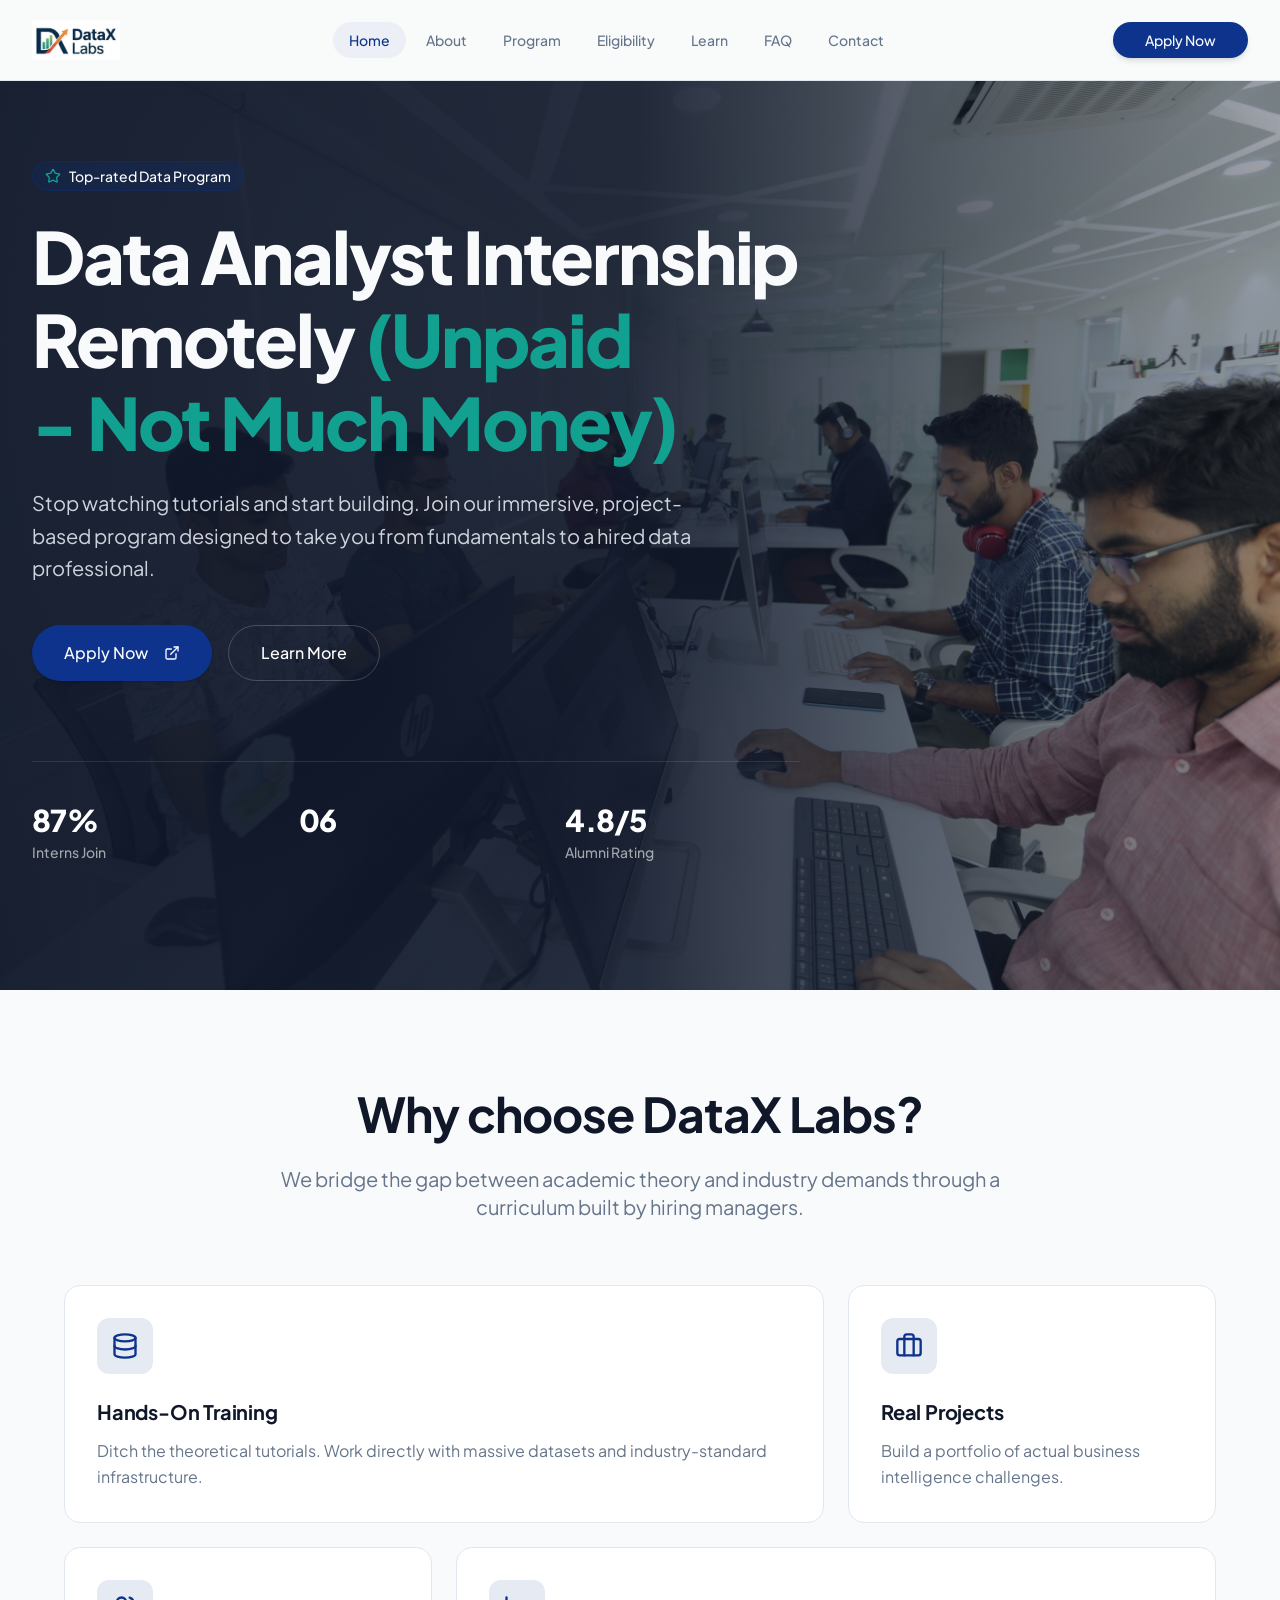
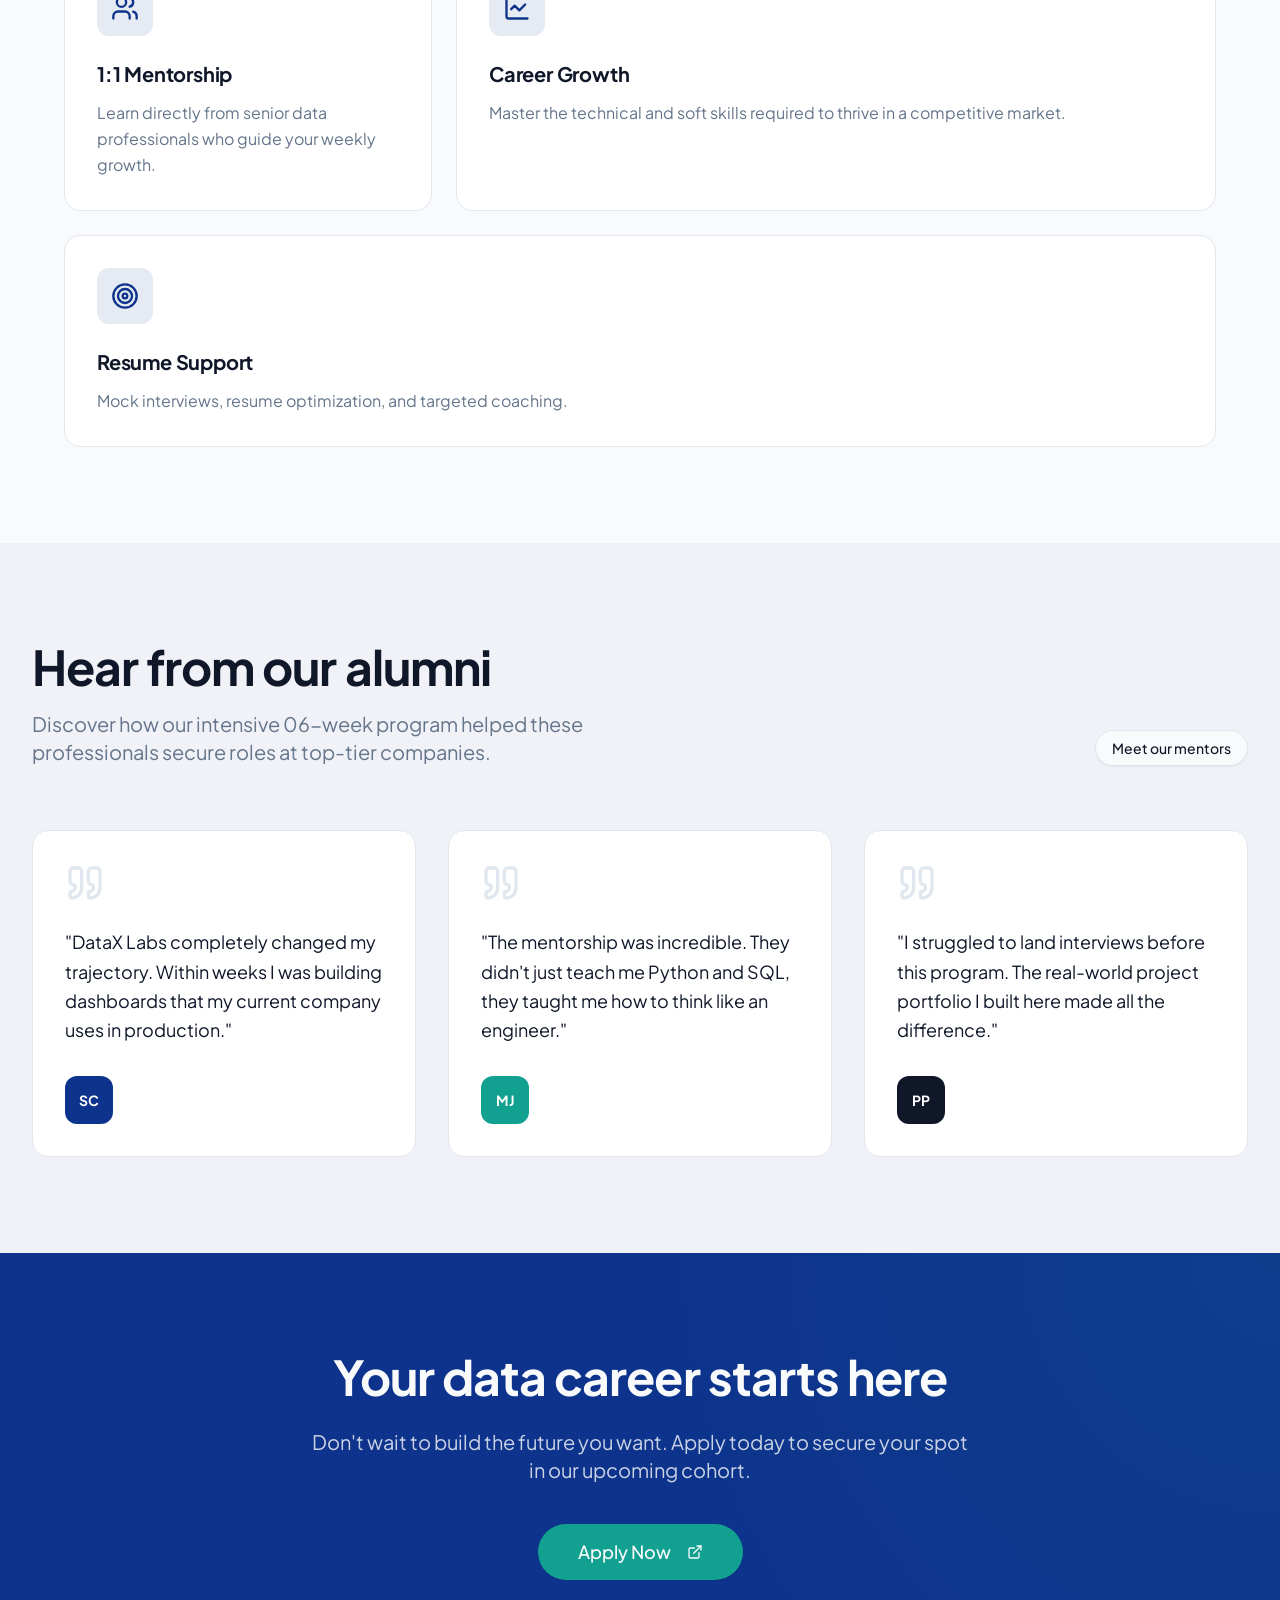
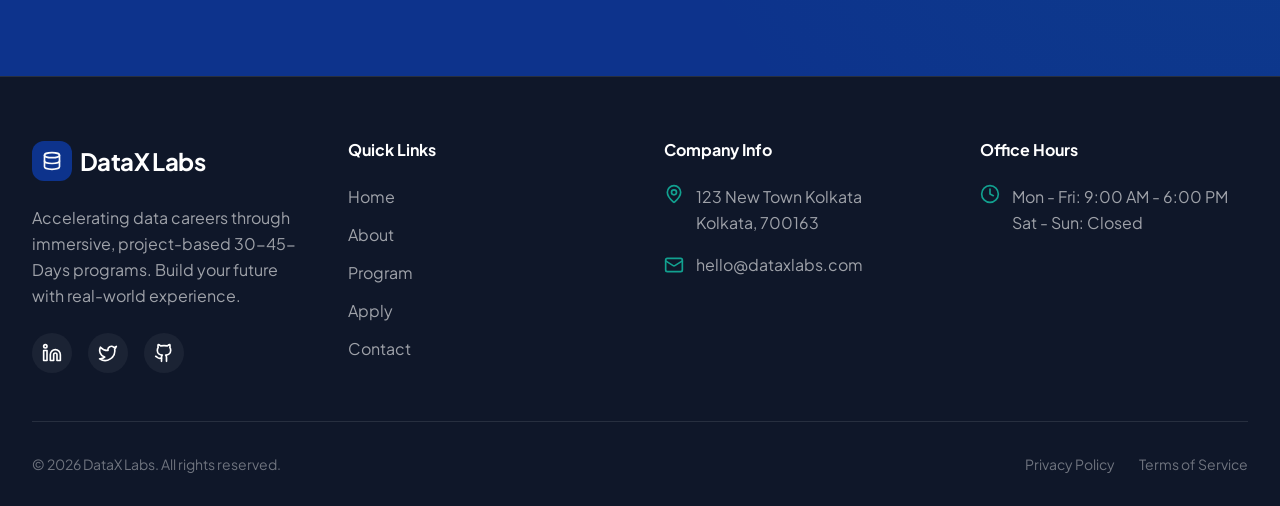
==== commit 0cf142f0: "change" ====
--- a/index.html
+++ b/index.html
@@ -5177,7 +5177,7 @@
   margin-top: -0.375rem;
 }</style><meta name="description" content="Join DataX Labs 06-week immersive program. Real projects, expert mentorship, and career placement." data-react-helmet="true"></head>
 	<body>
-		<div id="root"><section aria-label="Notifications alt+T" tabindex="-1" aria-live="polite" aria-relevant="additions text" aria-atomic="false"></section><div class="flex flex-col min-h-screen"><header class="sticky top-0 z-50 w-full border-b bg-background/80 backdrop-blur-md"><div class="container mx-auto px-4 sm:px-6 lg:px-8"><div class="flex h-20 items-center justify-between"><a class="flex items-center group" data-edit-disabled="true" href="https://70a8a20b-d1bd-481e-a3fa-649c0488c0c1.app-preview.com/" data-discover="true"><img src="./8005e4d01f2894f9808397d08fb5f7e6.png" alt="DataX Labs logo" class="h-10 w-auto object-contain transition-transform group-hover:scale-105"></a><nav class="hidden lg:flex items-center gap-1"><a class="px-4 py-2 text-sm font-medium rounded-full transition-all duration-200 text-primary bg-primary/5" data-edit-disabled="true" href="https://70a8a20b-d1bd-481e-a3fa-649c0488c0c1.app-preview.com/" data-discover="true">Home</a><a class="px-4 py-2 text-sm font-medium rounded-full transition-all duration-200 text-muted-foreground hover:text-foreground hover:bg-muted" data-edit-disabled="true" href="https://70a8a20b-d1bd-481e-a3fa-649c0488c0c1.app-preview.com/about" data-discover="true">About</a><a class="px-4 py-2 text-sm font-medium rounded-full transition-all duration-200 text-muted-foreground hover:text-foreground hover:bg-muted" data-edit-disabled="true" href="https://70a8a20b-d1bd-481e-a3fa-649c0488c0c1.app-preview.com/program" data-discover="true">Program</a><a class="px-4 py-2 text-sm font-medium rounded-full transition-all duration-200 text-muted-foreground hover:text-foreground hover:bg-muted" data-edit-disabled="true" href="https://70a8a20b-d1bd-481e-a3fa-649c0488c0c1.app-preview.com/eligibility" data-discover="true">Eligibility</a><a class="px-4 py-2 text-sm font-medium rounded-full transition-all duration-200 text-muted-foreground hover:text-foreground hover:bg-muted" data-edit-disabled="true" href="https://70a8a20b-d1bd-481e-a3fa-649c0488c0c1.app-preview.com/learn" data-discover="true">Learn</a><a class="px-4 py-2 text-sm font-medium rounded-full transition-all duration-200 text-muted-foreground hover:text-foreground hover:bg-muted" data-edit-disabled="true" href="https://70a8a20b-d1bd-481e-a3fa-649c0488c0c1.app-preview.com/faq" data-discover="true">FAQ</a><a class="px-4 py-2 text-sm font-medium rounded-full transition-all duration-200 text-muted-foreground hover:text-foreground hover:bg-muted" data-edit-disabled="true" href="https://70a8a20b-d1bd-481e-a3fa-649c0488c0c1.app-preview.com/contact" data-discover="true">Contact</a></nav><div class="hidden lg:flex items-center"><a href="https://docs.google.com/forms/d/e/1FAIpQLSe3E4Q_ZpkOd-KQXpb16DPHOoEUYYugU_8wGTs7hgmzrSzGlw/viewform" target="_blank" rel="noopener noreferrer" class="inline-flex items-center justify-center gap-2 whitespace-nowrap text-sm font-medium focus-visible:outline-none focus-visible:ring-1 focus-visible:ring-ring disabled:pointer-events-none disabled:opacity-50 [&amp;_svg]:pointer-events-none [&amp;_svg]:size-4 [&amp;_svg]:shrink-0 bg-primary text-primary-foreground hover:bg-primary/90 h-9 py-2 rounded-full px-8 shadow-md hover:shadow-lg transition-all" data-edit-disabled="true">Apply Now</a></div><button class="inline-flex items-center justify-center gap-2 whitespace-nowrap rounded-md text-sm font-medium transition-colors focus-visible:outline-none focus-visible:ring-1 focus-visible:ring-ring disabled:pointer-events-none disabled:opacity-50 [&amp;_svg]:pointer-events-none [&amp;_svg]:size-4 [&amp;_svg]:shrink-0 hover:bg-accent hover:text-accent-foreground h-9 w-9 lg:hidden" data-edit-disabled="true" type="button" aria-haspopup="dialog" aria-expanded="false" aria-controls="radix-:r0:" data-state="closed"><svg xmlns="http://www.w3.org/2000/svg" width="24" height="24" viewBox="0 0 24 24" fill="none" stroke="currentColor" stroke-width="2" stroke-linecap="round" stroke-linejoin="round" class="lucide lucide-menu h-6 w-6"><line x1="4" x2="20" y1="12" y2="12"></line><line x1="4" x2="20" y1="6" y2="6"></line><line x1="4" x2="20" y1="18" y2="18"></line></svg><span class="sr-only">Toggle Menu</span></button></div></div></header><main class="flex-grow"><section class="relative min-h-[90dvh] flex items-center pt-20 pb-32"><div class="absolute inset-0 z-0"><img src="./photo-1627599936744-51d288f89af4" alt="Data visualization background" class="w-full h-full object-cover" data-edit-id="apps/web/src/pages/HomePage.jsx:86:13"><div class="absolute inset-0 bg-gradient-to-r from-foreground/95 via-foreground/90 to-foreground/40"></div></div><div class="container mx-auto px-4 sm:px-6 lg:px-8 relative z-10"><div class="max-w-3xl"><div style="opacity: 1; transform: none;"><span class="inline-flex items-center gap-2 px-3 py-1 rounded-full bg-primary/20 text-primary-foreground text-sm font-medium mb-6 border border-primary/30" data-edit-id="apps/web/src/pages/HomePage.jsx:101:17"><svg xmlns="http://www.w3.org/2000/svg" width="24" height="24" viewBox="0 0 24 24" fill="none" stroke="currentColor" stroke-width="2" stroke-linecap="round" stroke-linejoin="round" class="lucide lucide-star w-4 h-4 text-secondary"><path d="M11.525 2.295a.53.53 0 0 1 .95 0l2.31 4.679a2.123 2.123 0 0 0 1.595 1.16l5.166.756a.53.53 0 0 1 .294.904l-3.736 3.638a2.123 2.123 0 0 0-.611 1.878l.882 5.14a.53.53 0 0 1-.771.56l-4.618-2.428a2.122 2.122 0 0 0-1.973 0L6.396 21.01a.53.53 0 0 1-.77-.56l.881-5.139a2.122 2.122 0 0 0-.611-1.879L2.16 9.795a.53.53 0 0 1 .294-.906l5.165-.755a2.122 2.122 0 0 0 1.597-1.16z"></path></svg>Top-rated Data Program</span><h1 class="text-background mb-6" data-edit-disabled="true">Data Analyst Internship Remotly <span class="text-secondary">(Unpaid - Not Much Money)</span></h1><p class="text-xl text-muted/90 mb-10 leading-relaxed max-w-2xl" data-edit-id="apps/web/src/pages/HomePage.jsx:108:17">Stop watching tutorials and start building. Join our immersive, project-based program designed to take you from fundamentals to a hired data professional.</p><div class="flex flex-col sm:flex-row gap-4"><a href="https://docs.google.com/forms/d/e/1FAIpQLSe3E4Q_ZpkOd-KQXpb16DPHOoEUYYugU_8wGTs7hgmzrSzGlw/viewform" target="_blank" rel="noopener noreferrer" class="inline-flex items-center justify-center gap-2 whitespace-nowrap font-medium transition-colors focus-visible:outline-none focus-visible:ring-1 focus-visible:ring-ring disabled:pointer-events-none disabled:opacity-50 [&amp;_svg]:pointer-events-none [&amp;_svg]:size-4 [&amp;_svg]:shrink-0 bg-primary text-primary-foreground shadow hover:bg-primary/90 rounded-full px-8 text-base h-14" data-edit-disabled="true">Apply Now <svg xmlns="http://www.w3.org/2000/svg" width="24" height="24" viewBox="0 0 24 24" fill="none" stroke="currentColor" stroke-width="2" stroke-linecap="round" stroke-linejoin="round" class="lucide lucide-external-link ml-2 w-5 h-5"><path d="M15 3h6v6"></path><path d="M10 14 21 3"></path><path d="M18 13v6a2 2 0 0 1-2 2H5a2 2 0 0 1-2-2V8a2 2 0 0 1 2-2h6"></path></svg></a><a class="inline-flex items-center justify-center gap-2 whitespace-nowrap font-medium transition-colors focus-visible:outline-none focus-visible:ring-1 focus-visible:ring-ring disabled:pointer-events-none disabled:opacity-50 [&amp;_svg]:pointer-events-none [&amp;_svg]:size-4 [&amp;_svg]:shrink-0 border shadow-sm hover:text-accent-foreground rounded-full px-8 text-base h-14 bg-transparent border-white/20 text-white hover:bg-white/10" data-edit-disabled="true" href="https://70a8a20b-d1bd-481e-a3fa-649c0488c0c1.app-preview.com/program" data-discover="true">Learn More</a></div></div><div class="grid grid-cols-3 gap-8 mt-20 pt-10 border-t border-white/10" style="opacity: 1; transform: none;"><div><p class="text-3xl font-extrabold text-white mb-1 tracking-tight" data-edit-disabled="true">87%</p><p class="text-sm font-medium text-white/60" data-edit-disabled="true">Interns Join</p></div><div><p class="text-3xl font-extrabold text-white mb-1 tracking-tight" data-edit-disabled="true">06</p><p class="text-sm font-medium text-white/60" data-edit-disabled="true" weeks to complete</p></div><div><p class="text-3xl font-extrabold text-white mb-1 tracking-tight" data-edit-disabled="true">4.8/5</p><p class="text-sm font-medium text-white/60" data-edit-disabled="true">Alumni Rating</p></div></div></div></div></section><section class="py-24 bg-background"><div class="container mx-auto px-4 sm:px-6 lg:px-8"><div class="text-center max-w-3xl mx-auto mb-16"><h2 class="mb-6" data-edit-id="apps/web/src/pages/HomePage.jsx:145:15">Why choose DataX Labs?</h2><p class="text-xl text-muted-foreground" data-edit-id="apps/web/src/pages/HomePage.jsx:146:15">We bridge the gap between academic theory and industry demands through a curriculum built by hiring managers.</p></div><div class="grid grid-cols-1 md:grid-cols-3 gap-6 max-w-6xl mx-auto"><div class="group p-8 rounded-2xl bg-card border hover:shadow-lg transition-all duration-300 flex flex-col h-full md:col-span-2" style="opacity: 1; transform: none;"><div class="w-14 h-14 rounded-xl bg-primary/10 flex items-center justify-center mb-6 group-hover:scale-110 group-hover:bg-primary transition-all duration-300"><svg xmlns="http://www.w3.org/2000/svg" width="24" height="24" viewBox="0 0 24 24" fill="none" stroke="currentColor" stroke-width="2" stroke-linecap="round" stroke-linejoin="round" class="lucide lucide-database h-7 w-7 text-primary group-hover:text-primary-foreground transition-colors duration-300"><ellipse cx="12" cy="5" rx="9" ry="3"></ellipse><path d="M3 5V19A9 3 0 0 0 21 19V5"></path><path d="M3 12A9 3 0 0 0 21 12"></path></svg></div><h3 class="text-xl font-bold mb-3" data-edit-disabled="true">Hands-On Training</h3><p class="text-muted-foreground leading-relaxed flex-grow" data-edit-disabled="true">Ditch the theoretical tutorials. Work directly with massive datasets and industry-standard infrastructure.</p></div><div class="group p-8 rounded-2xl bg-card border hover:shadow-lg transition-all duration-300 flex flex-col h-full md:col-span-1" style="opacity: 1; transform: none;"><div class="w-14 h-14 rounded-xl bg-primary/10 flex items-center justify-center mb-6 group-hover:scale-110 group-hover:bg-primary transition-all duration-300"><svg xmlns="http://www.w3.org/2000/svg" width="24" height="24" viewBox="0 0 24 24" fill="none" stroke="currentColor" stroke-width="2" stroke-linecap="round" stroke-linejoin="round" class="lucide lucide-briefcase h-7 w-7 text-primary group-hover:text-primary-foreground transition-colors duration-300"><path d="M16 20V4a2 2 0 0 0-2-2h-4a2 2 0 0 0-2 2v16"></path><rect width="20" height="14" x="2" y="6" rx="2"></rect></svg></div><h3 class="text-xl font-bold mb-3" data-edit-disabled="true">Real Projects</h3><p class="text-muted-foreground leading-relaxed flex-grow" data-edit-disabled="true">Build a portfolio of actual business intelligence challenges.</p></div><div class="group p-8 rounded-2xl bg-card border hover:shadow-lg transition-all duration-300 flex flex-col h-full md:col-span-1" style="opacity: 1; transform: none;"><div class="w-14 h-14 rounded-xl bg-primary/10 flex items-center justify-center mb-6 group-hover:scale-110 group-hover:bg-primary transition-all duration-300"><svg xmlns="http://www.w3.org/2000/svg" width="24" height="24" viewBox="0 0 24 24" fill="none" stroke="currentColor" stroke-width="2" stroke-linecap="round" stroke-linejoin="round" class="lucide lucide-users h-7 w-7 text-primary group-hover:text-primary-foreground transition-colors duration-300"><path d="M16 21v-2a4 4 0 0 0-4-4H6a4 4 0 0 0-4 4v2"></path><circle cx="9" cy="7" r="4"></circle><path d="M22 21v-2a4 4 0 0 0-3-3.87"></path><path d="M16 3.13a4 4 0 0 1 0 7.75"></path></svg></div><h3 class="text-xl font-bold mb-3" data-edit-disabled="true">1:1 Mentorship</h3><p class="text-muted-foreground leading-relaxed flex-grow" data-edit-disabled="true">Learn directly from senior data professionals who guide your weekly growth.</p></div><div class="group p-8 rounded-2xl bg-card border hover:shadow-lg transition-all duration-300 flex flex-col h-full md:col-span-2" style="opacity: 1; transform: none;"><div class="w-14 h-14 rounded-xl bg-primary/10 flex items-center justify-center mb-6 group-hover:scale-110 group-hover:bg-primary transition-all duration-300"><svg xmlns="http://www.w3.org/2000/svg" width="24" height="24" viewBox="0 0 24 24" fill="none" stroke="currentColor" stroke-width="2" stroke-linecap="round" stroke-linejoin="round" class="lucide lucide-chart-line h-7 w-7 text-primary group-hover:text-primary-foreground transition-colors duration-300"><path d="M3 3v16a2 2 0 0 0 2 2h16"></path><path d="m19 9-5 5-4-4-3 3"></path></svg></div><h3 class="text-xl font-bold mb-3" data-edit-disabled="true">Career Growth</h3><p class="text-muted-foreground leading-relaxed flex-grow" data-edit-disabled="true">Master the technical and soft skills required to thrive in a competitive market.</p></div><div class="group p-8 rounded-2xl bg-card border hover:shadow-lg transition-all duration-300 flex flex-col h-full md:col-span-3" style="opacity: 1; transform: none;"><div class="w-14 h-14 rounded-xl bg-primary/10 flex items-center justify-center mb-6 group-hover:scale-110 group-hover:bg-primary transition-all duration-300"><svg xmlns="http://www.w3.org/2000/svg" width="24" height="24" viewBox="0 0 24 24" fill="none" stroke="currentColor" stroke-width="2" stroke-linecap="round" stroke-linejoin="round" class="lucide lucide-target h-7 w-7 text-primary group-hover:text-primary-foreground transition-colors duration-300"><circle cx="12" cy="12" r="10"></circle><circle cx="12" cy="12" r="6"></circle><circle cx="12" cy="12" r="2"></circle></svg></div><h3 class="text-xl font-bold mb-3" data-edit-disabled="true">Resume Support</h3><p class="text-muted-foreground leading-relaxed flex-grow" data-edit-disabled="true">Mock interviews, resume optimization, and targeted coaching.</p></div></div></div></section><section class="py-24 bg-muted/40"><div class="container mx-auto px-4 sm:px-6 lg:px-8"><div class="flex flex-col md:flex-row justify-between items-end gap-8 mb-16 max-w-7xl mx-auto"><div class="max-w-2xl"><h2 class="mb-4" data-edit-id="apps/web/src/pages/HomePage.jsx:171:17">Hear from our alumni</h2><p class="text-xl text-muted-foreground" data-edit-id="apps/web/src/pages/HomePage.jsx:172:17">Discover how our intensive 06-week program helped these professionals secure roles at top-tier companies.</p></div><a class="inline-flex items-center justify-center gap-2 whitespace-nowrap text-sm font-medium transition-colors focus-visible:outline-none focus-visible:ring-1 focus-visible:ring-ring disabled:pointer-events-none disabled:opacity-50 [&amp;_svg]:pointer-events-none [&amp;_svg]:size-4 [&amp;_svg]:shrink-0 border border-input bg-background shadow-sm hover:bg-accent hover:text-accent-foreground h-9 px-4 py-2 rounded-full" data-edit-disabled="true" href="https://70a8a20b-d1bd-481e-a3fa-649c0488c0c1.app-preview.com/about" data-discover="true">Meet our mentors</a></div><div class="grid grid-cols-1 md:grid-cols-3 gap-8 max-w-7xl mx-auto"><div class="p-8 rounded-2xl bg-card border hover:shadow-lg transition-all duration-300 h-full flex flex-col" style="opacity: 1; transform: none;"><svg xmlns="http://www.w3.org/2000/svg" width="24" height="24" viewBox="0 0 24 24" fill="none" stroke="currentColor" stroke-width="2" stroke-linecap="round" stroke-linejoin="round" class="lucide lucide-quote h-10 w-10 text-muted mb-6"><path d="M16 3a2 2 0 0 0-2 2v6a2 2 0 0 0 2 2 1 1 0 0 1 1 1v1a2 2 0 0 1-2 2 1 1 0 0 0-1 1v2a1 1 0 0 0 1 1 6 6 0 0 0 6-6V5a2 2 0 0 0-2-2z"></path><path d="M5 3a2 2 0 0 0-2 2v6a2 2 0 0 0 2 2 1 1 0 0 1 1 1v1a2 2 0 0 1-2 2 1 1 0 0 0-1 1v2a1 1 0 0 0 1 1 6 6 0 0 0 6-6V5a2 2 0 0 0-2-2z"></path></svg><p class="text-lg leading-relaxed mb-8 flex-grow" data-edit-disabled="true">"DataX Labs completely changed my trajectory. Within weeks I was building dashboards that my current company uses in production."</p><div class="flex items-center gap-4 mt-auto"><div class="w-12 h-12 rounded-xl bg-primary flex items-center justify-center shrink-0"><span class="text-sm font-bold text-white" data-edit-disabled="true">SC</span></div><div><p class="font-bold" data-edit-disabled="true"></p><p class="text-sm text-muted-foreground" data-edit-disabled="true"></p></div></div></div><div class="p-8 rounded-2xl bg-card border hover:shadow-lg transition-all duration-300 h-full flex flex-col" style="opacity: 1; transform: none;"><svg xmlns="http://www.w3.org/2000/svg" width="24" height="24" viewBox="0 0 24 24" fill="none" stroke="currentColor" stroke-width="2" stroke-linecap="round" stroke-linejoin="round" class="lucide lucide-quote h-10 w-10 text-muted mb-6"><path d="M16 3a2 2 0 0 0-2 2v6a2 2 0 0 0 2 2 1 1 0 0 1 1 1v1a2 2 0 0 1-2 2 1 1 0 0 0-1 1v2a1 1 0 0 0 1 1 6 6 0 0 0 6-6V5a2 2 0 0 0-2-2z"></path><path d="M5 3a2 2 0 0 0-2 2v6a2 2 0 0 0 2 2 1 1 0 0 1 1 1v1a2 2 0 0 1-2 2 1 1 0 0 0-1 1v2a1 1 0 0 0 1 1 6 6 0 0 0 6-6V5a2 2 0 0 0-2-2z"></path></svg><p class="text-lg leading-relaxed mb-8 flex-grow" data-edit-disabled="true">"The mentorship was incredible. They didn't just teach me Python and SQL, they taught me how to think like an engineer."</p><div class="flex items-center gap-4 mt-auto"><div class="w-12 h-12 rounded-xl bg-secondary flex items-center justify-center shrink-0"><span class="text-sm font-bold text-white" data-edit-disabled="true">MJ</span></div><div><p class="font-bold" data-edit-disabled="true"></p><p class="text-sm text-muted-foreground" data-edit-disabled="true"></p></div></div></div><div class="p-8 rounded-2xl bg-card border hover:shadow-lg transition-all duration-300 h-full flex flex-col" style="opacity: 1; transform: none;"><svg xmlns="http://www.w3.org/2000/svg" width="24" height="24" viewBox="0 0 24 24" fill="none" stroke="currentColor" stroke-width="2" stroke-linecap="round" stroke-linejoin="round" class="lucide lucide-quote h-10 w-10 text-muted mb-6"><path d="M16 3a2 2 0 0 0-2 2v6a2 2 0 0 0 2 2 1 1 0 0 1 1 1v1a2 2 0 0 1-2 2 1 1 0 0 0-1 1v2a1 1 0 0 0 1 1 6 6 0 0 0 6-6V5a2 2 0 0 0-2-2z"></path><path d="M5 3a2 2 0 0 0-2 2v6a2 2 0 0 0 2 2 1 1 0 0 1 1 1v1a2 2 0 0 1-2 2 1 1 0 0 0-1 1v2a1 1 0 0 0 1 1 6 6 0 0 0 6-6V5a2 2 0 0 0-2-2z"></path></svg><p class="text-lg leading-relaxed mb-8 flex-grow" data-edit-disabled="true">"I struggled to land interviews before this program. The real-world project portfolio I built here made all the difference."</p><div class="flex items-center gap-4 mt-auto"><div class="w-12 h-12 rounded-xl bg-accent-foreground flex items-center justify-center shrink-0"><span class="text-sm font-bold text-white" data-edit-disabled="true">PP</span></div><div><p class="font-bold" data-edit-disabled="true"></p><p class="text-sm text-muted-foreground" data-edit-disabled="true"></p></div></div></div></div></div></section><section class="py-24 bg-primary text-primary-foreground overflow-hidden relative"><div class="absolute inset-0 bg-[radial-gradient(circle_at_top_right,var(--tw-gradient-stops))] from-secondary/20 via-transparent to-transparent opacity-50"></div><div class="container mx-auto px-4 sm:px-6 lg:px-8 relative z-10 text-center"><h2 class="mb-6" data-edit-id="apps/web/src/pages/HomePage.jsx:197:13">Your data career starts here</h2><p class="text-xl text-primary-foreground/80 mb-10 max-w-2xl mx-auto" data-edit-id="apps/web/src/pages/HomePage.jsx:198:13">Don't wait to build the future you want. Apply today to secure your spot in our upcoming cohort.</p><a href="https://docs.google.com/forms/d/e/1FAIpQLSe3E4Q_ZpkOd-KQXpb16DPHOoEUYYugU_8wGTs7hgmzrSzGlw/viewform" target="_blank" rel="noopener noreferrer" class="inline-flex items-center justify-center gap-2 whitespace-nowrap font-medium transition-colors focus-visible:outline-none focus-visible:ring-1 focus-visible:ring-ring disabled:pointer-events-none disabled:opacity-50 [&amp;_svg]:pointer-events-none [&amp;_svg]:size-4 [&amp;_svg]:shrink-0 bg-secondary text-secondary-foreground shadow-sm hover:bg-secondary/80 rounded-full px-10 h-14 text-lg" data-edit-disabled="true">Apply Now <svg xmlns="http://www.w3.org/2000/svg" width="24" height="24" viewBox="0 0 24 24" fill="none" stroke="currentColor" stroke-width="2" stroke-linecap="round" stroke-linejoin="round" class="lucide lucide-external-link ml-2 w-5 h-5"><path d="M15 3h6v6"></path><path d="M10 14 21 3"></path><path d="M18 13v6a2 2 0 0 1-2 2H5a2 2 0 0 1-2-2V8a2 2 0 0 1 2-2h6"></path></svg></a></div></section></main><footer class="bg-foreground text-background pt-16 pb-8 border-t border-white/10"><div class="container mx-auto px-4 sm:px-6 lg:px-8"><div class="grid grid-cols-1 md:grid-cols-2 lg:grid-cols-4 gap-12 mb-12"><div class="lg:col-span-1"><a class="flex items-center gap-2 mb-6" data-edit-disabled="true" href="https://70a8a20b-d1bd-481e-a3fa-649c0488c0c1.app-preview.com/" data-discover="true"><div class="flex items-center justify-center w-10 h-10 rounded-xl bg-primary text-primary-foreground"><svg xmlns="http://www.w3.org/2000/svg" width="24" height="24" viewBox="0 0 24 24" fill="none" stroke="currentColor" stroke-width="2" stroke-linecap="round" stroke-linejoin="round" class="lucide lucide-database w-5 h-5"><ellipse cx="12" cy="5" rx="9" ry="3"></ellipse><path d="M3 5V19A9 3 0 0 0 21 19V5"></path><path d="M3 12A9 3 0 0 0 21 12"></path></svg></div><span class="text-2xl font-bold tracking-tight text-white">DataX Labs</span></a><p class="text-white/60 leading-relaxed mb-6" data-edit-id="apps/web/src/components/Footer.jsx:26:13">Accelerating data careers through immersive, project-based 30-45-Days programs. Build your future with real-world experience.</p><div class="flex gap-4"><a href="https://70a8a20b-d1bd-481e-a3fa-649c0488c0c1.app-preview.com/?t=1781344744173#" class="w-10 h-10 rounded-full bg-white/5 flex items-center justify-center hover:bg-primary transition-colors text-white"><svg xmlns="http://www.w3.org/2000/svg" width="24" height="24" viewBox="0 0 24 24" fill="none" stroke="currentColor" stroke-width="2" stroke-linecap="round" stroke-linejoin="round" class="lucide lucide-linkedin w-5 h-5"><path d="M16 8a6 6 0 0 1 6 6v7h-4v-7a2 2 0 0 0-2-2 2 2 0 0 0-2 2v7h-4v-7a6 6 0 0 1 6-6z"></path><rect width="4" height="12" x="2" y="9"></rect><circle cx="4" cy="4" r="2"></circle></svg></a><a href="https://70a8a20b-d1bd-481e-a3fa-649c0488c0c1.app-preview.com/?t=1781344744173#" class="w-10 h-10 rounded-full bg-white/5 flex items-center justify-center hover:bg-primary transition-colors text-white"><svg xmlns="http://www.w3.org/2000/svg" width="24" height="24" viewBox="0 0 24 24" fill="none" stroke="currentColor" stroke-width="2" stroke-linecap="round" stroke-linejoin="round" class="lucide lucide-twitter w-5 h-5"><path d="M22 4s-.7 2.1-2 3.4c1.6 10-9.4 17.3-18 11.6 2.2.1 4.4-.6 6-2C3 15.5.5 9.6 3 5c2.2 2.6 5.6 4.1 9 4-.9-4.2 4-6.6 7-3.8 1.1 0 3-1.2 3-1.2z"></path></svg></a><a href="https://70a8a20b-d1bd-481e-a3fa-649c0488c0c1.app-preview.com/?t=1781344744173#" class="w-10 h-10 rounded-full bg-white/5 flex items-center justify-center hover:bg-primary transition-colors text-white"><svg xmlns="http://www.w3.org/2000/svg" width="24" height="24" viewBox="0 0 24 24" fill="none" stroke="currentColor" stroke-width="2" stroke-linecap="round" stroke-linejoin="round" class="lucide lucide-github w-5 h-5"><path d="M15 22v-4a4.8 4.8 0 0 0-1-3.5c3 0 6-2 6-5.5.08-1.25-.27-2.48-1-3.5.28-1.15.28-2.35 0-3.5 0 0-1 0-3 1.5-2.64-.5-5.36-.5-8 0C6 2 5 2 5 2c-.3 1.15-.3 2.35 0 3.5A5.403 5.403 0 0 0 4 9c0 3.5 3 5.5 6 5.5-.39.49-.68 1.05-.85 1.65-.17.6-.22 1.23-.15 1.85v4"></path><path d="M9 18c-4.51 2-5-2-7-2"></path></svg></a></div></div><div><h4 class="text-white font-bold mb-6" data-edit-id="apps/web/src/components/Footer.jsx:43:13">Quick Links</h4><ul class="space-y-3 flex flex-col"><li><a class="text-white/60 hover:text-white transition-colors inline-block" data-edit-disabled="true" href="https://70a8a20b-d1bd-481e-a3fa-649c0488c0c1.app-preview.com/" data-discover="true">Home</a></li><li><a class="text-white/60 hover:text-white transition-colors inline-block" data-edit-disabled="true" href="https://70a8a20b-d1bd-481e-a3fa-649c0488c0c1.app-preview.com/about" data-discover="true">About</a></li><li><a class="text-white/60 hover:text-white transition-colors inline-block" data-edit-disabled="true" href="https://70a8a20b-d1bd-481e-a3fa-649c0488c0c1.app-preview.com/program" data-discover="true">Program</a></li><li><a class="text-white/60 hover:text-white transition-colors inline-block" data-edit-disabled="true" href="https://70a8a20b-d1bd-481e-a3fa-649c0488c0c1.app-preview.com/apply" data-discover="true">Apply</a></li><li><a class="text-white/60 hover:text-white transition-colors inline-block" data-edit-disabled="true" href="https://70a8a20b-d1bd-481e-a3fa-649c0488c0c1.app-preview.com/contact" data-discover="true">Contact</a></li></ul></div><div><h4 class="text-white font-bold mb-6" data-edit-id="apps/web/src/components/Footer.jsx:56:13">Company Info</h4><ul class="space-y-4"><li class="flex items-start gap-3 text-white/60"><svg xmlns="http://www.w3.org/2000/svg" width="24" height="24" viewBox="0 0 24 24" fill="none" stroke="currentColor" stroke-width="2" stroke-linecap="round" stroke-linejoin="round" class="lucide lucide-map-pin w-5 h-5 text-secondary shrink-0"><path d="M20 10c0 4.993-5.539 10.193-7.399 11.799a1 1 0 0 1-1.202 0C9.539 20.193 4 14.993 4 10a8 8 0 0 1 16 0"></path><circle cx="12" cy="10" r="3"></circle></svg><span data-edit-disabled="true">123 New Town Kolkata <br>KOlkata, 700163 </span></li><li class="flex items-center gap-3 text-white/60"><svg xmlns="http://www.w3.org/2000/svg" width="24" height="24" viewBox="0 0 24 24" fill="none" stroke="currentColor" stroke-width="2" stroke-linecap="round" stroke-linejoin="round" class="lucide lucide-mail w-5 h-5 text-secondary shrink-0"><rect width="20" height="16" x="2" y="4" rx="2"></rect><path d="m22 7-8.97 5.7a1.94 1.94 0 0 1-2.06 0L2 7"></path></svg><a href="mailto:info@dataxlabs.com" class="hover:text-white transition-colors" data-edit-id="apps/web/src/components/Footer.jsx:64:17">hello@dataxlabs.com</a></li></ul></div><div><h4 class="text-white font-bold mb-6" data-edit-id="apps/web/src/components/Footer.jsx:70:13">Office Hours</h4><ul class="space-y-4"><li class="flex items-start gap-3 text-white/60"><svg xmlns="http://www.w3.org/2000/svg" width="24" height="24" viewBox="0 0 24 24" fill="none" stroke="currentColor" stroke-width="2" stroke-linecap="round" stroke-linejoin="round" class="lucide lucide-clock w-5 h-5 text-secondary shrink-0"><circle cx="12" cy="12" r="10"></circle><polyline points="12 6 12 12 16 14"></polyline></svg><span data-edit-disabled="true">Mon - Fri: 9:00 AM - 6:00 PM<br>Sat - Sun: Closed</span></li></ul></div></div><div class="pt-8 border-t border-white/10 flex flex-col md:flex-row items-center justify-between gap-4"><p class="text-white/40 text-sm" data-edit-disabled="true">© 2026 DataX Labs. All rights reserved.</p><div class="flex gap-6 text-sm text-white/40"><a class="hover:text-white transition-colors" data-edit-id="apps/web/src/components/Footer.jsx:85:13" href="https://70a8a20b-d1bd-481e-a3fa-649c0488c0c1.app-preview.com/" data-discover="true">Privacy Policy</a><a class="hover:text-white transition-colors" data-edit-id="apps/web/src/components/Footer.jsx:86:13" href="https://70a8a20b-d1bd-481e-a3fa-649c0488c0c1.app-preview.com/" data-discover="true">Terms of Service</a></div></div></div></footer></div></div>
+		<div id="root"><section aria-label="Notifications alt+T" tabindex="-1" aria-live="polite" aria-relevant="additions text" aria-atomic="false"></section><div class="flex flex-col min-h-screen"><header class="sticky top-0 z-50 w-full border-b bg-background/80 backdrop-blur-md"><div class="container mx-auto px-4 sm:px-6 lg:px-8"><div class="flex h-20 items-center justify-between"><a class="flex items-center group" data-edit-disabled="true" href="https://70a8a20b-d1bd-481e-a3fa-649c0488c0c1.app-preview.com/" data-discover="true"><img src="./8005e4d01f2894f9808397d08fb5f7e6.png" alt="DataX Labs logo" class="h-10 w-auto object-contain transition-transform group-hover:scale-105"></a><nav class="hidden lg:flex items-center gap-1"><a class="px-4 py-2 text-sm font-medium rounded-full transition-all duration-200 text-primary bg-primary/5" data-edit-disabled="true" href="https://70a8a20b-d1bd-481e-a3fa-649c0488c0c1.app-preview.com/" data-discover="true">Home</a><a class="px-4 py-2 text-sm font-medium rounded-full transition-all duration-200 text-muted-foreground hover:text-foreground hover:bg-muted" data-edit-disabled="true" href="https://70a8a20b-d1bd-481e-a3fa-649c0488c0c1.app-preview.com/about" data-discover="true">About</a><a class="px-4 py-2 text-sm font-medium rounded-full transition-all duration-200 text-muted-foreground hover:text-foreground hover:bg-muted" data-edit-disabled="true" href="https://70a8a20b-d1bd-481e-a3fa-649c0488c0c1.app-preview.com/program" data-discover="true">Program</a><a class="px-4 py-2 text-sm font-medium rounded-full transition-all duration-200 text-muted-foreground hover:text-foreground hover:bg-muted" data-edit-disabled="true" href="https://70a8a20b-d1bd-481e-a3fa-649c0488c0c1.app-preview.com/eligibility" data-discover="true">Eligibility</a><a class="px-4 py-2 text-sm font-medium rounded-full transition-all duration-200 text-muted-foreground hover:text-foreground hover:bg-muted" data-edit-disabled="true" href="https://70a8a20b-d1bd-481e-a3fa-649c0488c0c1.app-preview.com/learn" data-discover="true">Learn</a><a class="px-4 py-2 text-sm font-medium rounded-full transition-all duration-200 text-muted-foreground hover:text-foreground hover:bg-muted" data-edit-disabled="true" href="https://70a8a20b-d1bd-481e-a3fa-649c0488c0c1.app-preview.com/faq" data-discover="true">FAQ</a><a class="px-4 py-2 text-sm font-medium rounded-full transition-all duration-200 text-muted-foreground hover:text-foreground hover:bg-muted" data-edit-disabled="true" href="https://70a8a20b-d1bd-481e-a3fa-649c0488c0c1.app-preview.com/contact" data-discover="true">Contact</a></nav><div class="hidden lg:flex items-center"><a href="https://docs.google.com/forms/d/e/1FAIpQLSe3E4Q_ZpkOd-KQXpb16DPHOoEUYYugU_8wGTs7hgmzrSzGlw/viewform" target="_blank" rel="noopener noreferrer" class="inline-flex items-center justify-center gap-2 whitespace-nowrap text-sm font-medium focus-visible:outline-none focus-visible:ring-1 focus-visible:ring-ring disabled:pointer-events-none disabled:opacity-50 [&amp;_svg]:pointer-events-none [&amp;_svg]:size-4 [&amp;_svg]:shrink-0 bg-primary text-primary-foreground hover:bg-primary/90 h-9 py-2 rounded-full px-8 shadow-md hover:shadow-lg transition-all" data-edit-disabled="true">Apply Now</a></div><button class="inline-flex items-center justify-center gap-2 whitespace-nowrap rounded-md text-sm font-medium transition-colors focus-visible:outline-none focus-visible:ring-1 focus-visible:ring-ring disabled:pointer-events-none disabled:opacity-50 [&amp;_svg]:pointer-events-none [&amp;_svg]:size-4 [&amp;_svg]:shrink-0 hover:bg-accent hover:text-accent-foreground h-9 w-9 lg:hidden" data-edit-disabled="true" type="button" aria-haspopup="dialog" aria-expanded="false" aria-controls="radix-:r0:" data-state="closed"><svg xmlns="http://www.w3.org/2000/svg" width="24" height="24" viewBox="0 0 24 24" fill="none" stroke="currentColor" stroke-width="2" stroke-linecap="round" stroke-linejoin="round" class="lucide lucide-menu h-6 w-6"><line x1="4" x2="20" y1="12" y2="12"></line><line x1="4" x2="20" y1="6" y2="6"></line><line x1="4" x2="20" y1="18" y2="18"></line></svg><span class="sr-only">Toggle Menu</span></button></div></div></header><main class="flex-grow"><section class="relative min-h-[90dvh] flex items-center pt-20 pb-32"><div class="absolute inset-0 z-0"><img src="./photo-1627599936744-51d288f89af4" alt="Data visualization background" class="w-full h-full object-cover" data-edit-id="apps/web/src/pages/HomePage.jsx:86:13"><div class="absolute inset-0 bg-gradient-to-r from-foreground/95 via-foreground/90 to-foreground/40"></div></div><div class="container mx-auto px-4 sm:px-6 lg:px-8 relative z-10"><div class="max-w-3xl"><div style="opacity: 1; transform: none;"><span class="inline-flex items-center gap-2 px-3 py-1 rounded-full bg-primary/20 text-primary-foreground text-sm font-medium mb-6 border border-primary/30" data-edit-id="apps/web/src/pages/HomePage.jsx:101:17"><svg xmlns="http://www.w3.org/2000/svg" width="24" height="24" viewBox="0 0 24 24" fill="none" stroke="currentColor" stroke-width="2" stroke-linecap="round" stroke-linejoin="round" class="lucide lucide-star w-4 h-4 text-secondary"><path d="M11.525 2.295a.53.53 0 0 1 .95 0l2.31 4.679a2.123 2.123 0 0 0 1.595 1.16l5.166.756a.53.53 0 0 1 .294.904l-3.736 3.638a2.123 2.123 0 0 0-.611 1.878l.882 5.14a.53.53 0 0 1-.771.56l-4.618-2.428a2.122 2.122 0 0 0-1.973 0L6.396 21.01a.53.53 0 0 1-.77-.56l.881-5.139a2.122 2.122 0 0 0-.611-1.879L2.16 9.795a.53.53 0 0 1 .294-.906l5.165-.755a2.122 2.122 0 0 0 1.597-1.16z"></path></svg>Top-rated Data Program</span><h1 class="text-background mb-6" data-edit-disabled="true">Data Analyst Internship Remotely <span class="text-secondary">(Unpaid - Not Much Money)</span></h1><p class="text-xl text-muted/90 mb-10 leading-relaxed max-w-2xl" data-edit-id="apps/web/src/pages/HomePage.jsx:108:17">Stop watching tutorials and start building. Join our immersive, project-based program designed to take you from fundamentals to a hired data professional.</p><div class="flex flex-col sm:flex-row gap-4"><a href="https://docs.google.com/forms/d/e/1FAIpQLSe3E4Q_ZpkOd-KQXpb16DPHOoEUYYugU_8wGTs7hgmzrSzGlw/viewform" target="_blank" rel="noopener noreferrer" class="inline-flex items-center justify-center gap-2 whitespace-nowrap font-medium transition-colors focus-visible:outline-none focus-visible:ring-1 focus-visible:ring-ring disabled:pointer-events-none disabled:opacity-50 [&amp;_svg]:pointer-events-none [&amp;_svg]:size-4 [&amp;_svg]:shrink-0 bg-primary text-primary-foreground shadow hover:bg-primary/90 rounded-full px-8 text-base h-14" data-edit-disabled="true">Apply Now <svg xmlns="http://www.w3.org/2000/svg" width="24" height="24" viewBox="0 0 24 24" fill="none" stroke="currentColor" stroke-width="2" stroke-linecap="round" stroke-linejoin="round" class="lucide lucide-external-link ml-2 w-5 h-5"><path d="M15 3h6v6"></path><path d="M10 14 21 3"></path><path d="M18 13v6a2 2 0 0 1-2 2H5a2 2 0 0 1-2-2V8a2 2 0 0 1 2-2h6"></path></svg></a><a class="inline-flex items-center justify-center gap-2 whitespace-nowrap font-medium transition-colors focus-visible:outline-none focus-visible:ring-1 focus-visible:ring-ring disabled:pointer-events-none disabled:opacity-50 [&amp;_svg]:pointer-events-none [&amp;_svg]:size-4 [&amp;_svg]:shrink-0 border shadow-sm hover:text-accent-foreground rounded-full px-8 text-base h-14 bg-transparent border-white/20 text-white hover:bg-white/10" data-edit-disabled="true" href="https://70a8a20b-d1bd-481e-a3fa-649c0488c0c1.app-preview.com/program" data-discover="true">Learn More</a></div></div><div class="grid grid-cols-3 gap-8 mt-20 pt-10 border-t border-white/10" style="opacity: 1; transform: none;"><div><p class="text-3xl font-extrabold text-white mb-1 tracking-tight" data-edit-disabled="true">87%</p><p class="text-sm font-medium text-white/60" data-edit-disabled="true">Interns Join</p></div><div><p class="text-3xl font-extrabold text-white mb-1 tracking-tight" data-edit-disabled="true">06</p><p class="text-sm font-medium text-white/60" data-edit-disabled="true" weeks to complete</p></div><div><p class="text-3xl font-extrabold text-white mb-1 tracking-tight" data-edit-disabled="true">4.8/5</p><p class="text-sm font-medium text-white/60" data-edit-disabled="true">Alumni Rating</p></div></div></div></div></section><section class="py-24 bg-background"><div class="container mx-auto px-4 sm:px-6 lg:px-8"><div class="text-center max-w-3xl mx-auto mb-16"><h2 class="mb-6" data-edit-id="apps/web/src/pages/HomePage.jsx:145:15">Why choose DataX Labs?</h2><p class="text-xl text-muted-foreground" data-edit-id="apps/web/src/pages/HomePage.jsx:146:15">We bridge the gap between academic theory and industry demands through a curriculum built by hiring managers.</p></div><div class="grid grid-cols-1 md:grid-cols-3 gap-6 max-w-6xl mx-auto"><div class="group p-8 rounded-2xl bg-card border hover:shadow-lg transition-all duration-300 flex flex-col h-full md:col-span-2" style="opacity: 1; transform: none;"><div class="w-14 h-14 rounded-xl bg-primary/10 flex items-center justify-center mb-6 group-hover:scale-110 group-hover:bg-primary transition-all duration-300"><svg xmlns="http://www.w3.org/2000/svg" width="24" height="24" viewBox="0 0 24 24" fill="none" stroke="currentColor" stroke-width="2" stroke-linecap="round" stroke-linejoin="round" class="lucide lucide-database h-7 w-7 text-primary group-hover:text-primary-foreground transition-colors duration-300"><ellipse cx="12" cy="5" rx="9" ry="3"></ellipse><path d="M3 5V19A9 3 0 0 0 21 19V5"></path><path d="M3 12A9 3 0 0 0 21 12"></path></svg></div><h3 class="text-xl font-bold mb-3" data-edit-disabled="true">Hands-On Training</h3><p class="text-muted-foreground leading-relaxed flex-grow" data-edit-disabled="true">Ditch the theoretical tutorials. Work directly with massive datasets and industry-standard infrastructure.</p></div><div class="group p-8 rounded-2xl bg-card border hover:shadow-lg transition-all duration-300 flex flex-col h-full md:col-span-1" style="opacity: 1; transform: none;"><div class="w-14 h-14 rounded-xl bg-primary/10 flex items-center justify-center mb-6 group-hover:scale-110 group-hover:bg-primary transition-all duration-300"><svg xmlns="http://www.w3.org/2000/svg" width="24" height="24" viewBox="0 0 24 24" fill="none" stroke="currentColor" stroke-width="2" stroke-linecap="round" stroke-linejoin="round" class="lucide lucide-briefcase h-7 w-7 text-primary group-hover:text-primary-foreground transition-colors duration-300"><path d="M16 20V4a2 2 0 0 0-2-2h-4a2 2 0 0 0-2 2v16"></path><rect width="20" height="14" x="2" y="6" rx="2"></rect></svg></div><h3 class="text-xl font-bold mb-3" data-edit-disabled="true">Real Projects</h3><p class="text-muted-foreground leading-relaxed flex-grow" data-edit-disabled="true">Build a portfolio of actual business intelligence challenges.</p></div><div class="group p-8 rounded-2xl bg-card border hover:shadow-lg transition-all duration-300 flex flex-col h-full md:col-span-1" style="opacity: 1; transform: none;"><div class="w-14 h-14 rounded-xl bg-primary/10 flex items-center justify-center mb-6 group-hover:scale-110 group-hover:bg-primary transition-all duration-300"><svg xmlns="http://www.w3.org/2000/svg" width="24" height="24" viewBox="0 0 24 24" fill="none" stroke="currentColor" stroke-width="2" stroke-linecap="round" stroke-linejoin="round" class="lucide lucide-users h-7 w-7 text-primary group-hover:text-primary-foreground transition-colors duration-300"><path d="M16 21v-2a4 4 0 0 0-4-4H6a4 4 0 0 0-4 4v2"></path><circle cx="9" cy="7" r="4"></circle><path d="M22 21v-2a4 4 0 0 0-3-3.87"></path><path d="M16 3.13a4 4 0 0 1 0 7.75"></path></svg></div><h3 class="text-xl font-bold mb-3" data-edit-disabled="true">1:1 Mentorship</h3><p class="text-muted-foreground leading-relaxed flex-grow" data-edit-disabled="true">Learn directly from senior data professionals who guide your weekly growth.</p></div><div class="group p-8 rounded-2xl bg-card border hover:shadow-lg transition-all duration-300 flex flex-col h-full md:col-span-2" style="opacity: 1; transform: none;"><div class="w-14 h-14 rounded-xl bg-primary/10 flex items-center justify-center mb-6 group-hover:scale-110 group-hover:bg-primary transition-all duration-300"><svg xmlns="http://www.w3.org/2000/svg" width="24" height="24" viewBox="0 0 24 24" fill="none" stroke="currentColor" stroke-width="2" stroke-linecap="round" stroke-linejoin="round" class="lucide lucide-chart-line h-7 w-7 text-primary group-hover:text-primary-foreground transition-colors duration-300"><path d="M3 3v16a2 2 0 0 0 2 2h16"></path><path d="m19 9-5 5-4-4-3 3"></path></svg></div><h3 class="text-xl font-bold mb-3" data-edit-disabled="true">Career Growth</h3><p class="text-muted-foreground leading-relaxed flex-grow" data-edit-disabled="true">Master the technical and soft skills required to thrive in a competitive market.</p></div><div class="group p-8 rounded-2xl bg-card border hover:shadow-lg transition-all duration-300 flex flex-col h-full md:col-span-3" style="opacity: 1; transform: none;"><div class="w-14 h-14 rounded-xl bg-primary/10 flex items-center justify-center mb-6 group-hover:scale-110 group-hover:bg-primary transition-all duration-300"><svg xmlns="http://www.w3.org/2000/svg" width="24" height="24" viewBox="0 0 24 24" fill="none" stroke="currentColor" stroke-width="2" stroke-linecap="round" stroke-linejoin="round" class="lucide lucide-target h-7 w-7 text-primary group-hover:text-primary-foreground transition-colors duration-300"><circle cx="12" cy="12" r="10"></circle><circle cx="12" cy="12" r="6"></circle><circle cx="12" cy="12" r="2"></circle></svg></div><h3 class="text-xl font-bold mb-3" data-edit-disabled="true">Resume Support</h3><p class="text-muted-foreground leading-relaxed flex-grow" data-edit-disabled="true">Mock interviews, resume optimization, and targeted coaching.</p></div></div></div></section><section class="py-24 bg-muted/40"><div class="container mx-auto px-4 sm:px-6 lg:px-8"><div class="flex flex-col md:flex-row justify-between items-end gap-8 mb-16 max-w-7xl mx-auto"><div class="max-w-2xl"><h2 class="mb-4" data-edit-id="apps/web/src/pages/HomePage.jsx:171:17">Hear from our alumni</h2><p class="text-xl text-muted-foreground" data-edit-id="apps/web/src/pages/HomePage.jsx:172:17">Discover how our intensive 06-week program helped these professionals secure roles at top-tier companies.</p></div><a class="inline-flex items-center justify-center gap-2 whitespace-nowrap text-sm font-medium transition-colors focus-visible:outline-none focus-visible:ring-1 focus-visible:ring-ring disabled:pointer-events-none disabled:opacity-50 [&amp;_svg]:pointer-events-none [&amp;_svg]:size-4 [&amp;_svg]:shrink-0 border border-input bg-background shadow-sm hover:bg-accent hover:text-accent-foreground h-9 px-4 py-2 rounded-full" data-edit-disabled="true" href="https://70a8a20b-d1bd-481e-a3fa-649c0488c0c1.app-preview.com/about" data-discover="true">Meet our mentors</a></div><div class="grid grid-cols-1 md:grid-cols-3 gap-8 max-w-7xl mx-auto"><div class="p-8 rounded-2xl bg-card border hover:shadow-lg transition-all duration-300 h-full flex flex-col" style="opacity: 1; transform: none;"><svg xmlns="http://www.w3.org/2000/svg" width="24" height="24" viewBox="0 0 24 24" fill="none" stroke="currentColor" stroke-width="2" stroke-linecap="round" stroke-linejoin="round" class="lucide lucide-quote h-10 w-10 text-muted mb-6"><path d="M16 3a2 2 0 0 0-2 2v6a2 2 0 0 0 2 2 1 1 0 0 1 1 1v1a2 2 0 0 1-2 2 1 1 0 0 0-1 1v2a1 1 0 0 0 1 1 6 6 0 0 0 6-6V5a2 2 0 0 0-2-2z"></path><path d="M5 3a2 2 0 0 0-2 2v6a2 2 0 0 0 2 2 1 1 0 0 1 1 1v1a2 2 0 0 1-2 2 1 1 0 0 0-1 1v2a1 1 0 0 0 1 1 6 6 0 0 0 6-6V5a2 2 0 0 0-2-2z"></path></svg><p class="text-lg leading-relaxed mb-8 flex-grow" data-edit-disabled="true">"DataX Labs completely changed my trajectory. Within weeks I was building dashboards that my current company uses in production."</p><div class="flex items-center gap-4 mt-auto"><div class="w-12 h-12 rounded-xl bg-primary flex items-center justify-center shrink-0"><span class="text-sm font-bold text-white" data-edit-disabled="true">SC</span></div><div><p class="font-bold" data-edit-disabled="true"></p><p class="text-sm text-muted-foreground" data-edit-disabled="true"></p></div></div></div><div class="p-8 rounded-2xl bg-card border hover:shadow-lg transition-all duration-300 h-full flex flex-col" style="opacity: 1; transform: none;"><svg xmlns="http://www.w3.org/2000/svg" width="24" height="24" viewBox="0 0 24 24" fill="none" stroke="currentColor" stroke-width="2" stroke-linecap="round" stroke-linejoin="round" class="lucide lucide-quote h-10 w-10 text-muted mb-6"><path d="M16 3a2 2 0 0 0-2 2v6a2 2 0 0 0 2 2 1 1 0 0 1 1 1v1a2 2 0 0 1-2 2 1 1 0 0 0-1 1v2a1 1 0 0 0 1 1 6 6 0 0 0 6-6V5a2 2 0 0 0-2-2z"></path><path d="M5 3a2 2 0 0 0-2 2v6a2 2 0 0 0 2 2 1 1 0 0 1 1 1v1a2 2 0 0 1-2 2 1 1 0 0 0-1 1v2a1 1 0 0 0 1 1 6 6 0 0 0 6-6V5a2 2 0 0 0-2-2z"></path></svg><p class="text-lg leading-relaxed mb-8 flex-grow" data-edit-disabled="true">"The mentorship was incredible. They didn't just teach me Python and SQL, they taught me how to think like an engineer."</p><div class="flex items-center gap-4 mt-auto"><div class="w-12 h-12 rounded-xl bg-secondary flex items-center justify-center shrink-0"><span class="text-sm font-bold text-white" data-edit-disabled="true">MJ</span></div><div><p class="font-bold" data-edit-disabled="true"></p><p class="text-sm text-muted-foreground" data-edit-disabled="true"></p></div></div></div><div class="p-8 rounded-2xl bg-card border hover:shadow-lg transition-all duration-300 h-full flex flex-col" style="opacity: 1; transform: none;"><svg xmlns="http://www.w3.org/2000/svg" width="24" height="24" viewBox="0 0 24 24" fill="none" stroke="currentColor" stroke-width="2" stroke-linecap="round" stroke-linejoin="round" class="lucide lucide-quote h-10 w-10 text-muted mb-6"><path d="M16 3a2 2 0 0 0-2 2v6a2 2 0 0 0 2 2 1 1 0 0 1 1 1v1a2 2 0 0 1-2 2 1 1 0 0 0-1 1v2a1 1 0 0 0 1 1 6 6 0 0 0 6-6V5a2 2 0 0 0-2-2z"></path><path d="M5 3a2 2 0 0 0-2 2v6a2 2 0 0 0 2 2 1 1 0 0 1 1 1v1a2 2 0 0 1-2 2 1 1 0 0 0-1 1v2a1 1 0 0 0 1 1 6 6 0 0 0 6-6V5a2 2 0 0 0-2-2z"></path></svg><p class="text-lg leading-relaxed mb-8 flex-grow" data-edit-disabled="true">"I struggled to land interviews before this program. The real-world project portfolio I built here made all the difference."</p><div class="flex items-center gap-4 mt-auto"><div class="w-12 h-12 rounded-xl bg-accent-foreground flex items-center justify-center shrink-0"><span class="text-sm font-bold text-white" data-edit-disabled="true">PP</span></div><div><p class="font-bold" data-edit-disabled="true"></p><p class="text-sm text-muted-foreground" data-edit-disabled="true"></p></div></div></div></div></div></section><section class="py-24 bg-primary text-primary-foreground overflow-hidden relative"><div class="absolute inset-0 bg-[radial-gradient(circle_at_top_right,var(--tw-gradient-stops))] from-secondary/20 via-transparent to-transparent opacity-50"></div><div class="container mx-auto px-4 sm:px-6 lg:px-8 relative z-10 text-center"><h2 class="mb-6" data-edit-id="apps/web/src/pages/HomePage.jsx:197:13">Your data career starts here</h2><p class="text-xl text-primary-foreground/80 mb-10 max-w-2xl mx-auto" data-edit-id="apps/web/src/pages/HomePage.jsx:198:13">Don't wait to build the future you want. Apply today to secure your spot in our upcoming cohort.</p><a href="https://docs.google.com/forms/d/e/1FAIpQLSe3E4Q_ZpkOd-KQXpb16DPHOoEUYYugU_8wGTs7hgmzrSzGlw/viewform" target="_blank" rel="noopener noreferrer" class="inline-flex items-center justify-center gap-2 whitespace-nowrap font-medium transition-colors focus-visible:outline-none focus-visible:ring-1 focus-visible:ring-ring disabled:pointer-events-none disabled:opacity-50 [&amp;_svg]:pointer-events-none [&amp;_svg]:size-4 [&amp;_svg]:shrink-0 bg-secondary text-secondary-foreground shadow-sm hover:bg-secondary/80 rounded-full px-10 h-14 text-lg" data-edit-disabled="true">Apply Now <svg xmlns="http://www.w3.org/2000/svg" width="24" height="24" viewBox="0 0 24 24" fill="none" stroke="currentColor" stroke-width="2" stroke-linecap="round" stroke-linejoin="round" class="lucide lucide-external-link ml-2 w-5 h-5"><path d="M15 3h6v6"></path><path d="M10 14 21 3"></path><path d="M18 13v6a2 2 0 0 1-2 2H5a2 2 0 0 1-2-2V8a2 2 0 0 1 2-2h6"></path></svg></a></div></section></main><footer class="bg-foreground text-background pt-16 pb-8 border-t border-white/10"><div class="container mx-auto px-4 sm:px-6 lg:px-8"><div class="grid grid-cols-1 md:grid-cols-2 lg:grid-cols-4 gap-12 mb-12"><div class="lg:col-span-1"><a class="flex items-center gap-2 mb-6" data-edit-disabled="true" href="https://70a8a20b-d1bd-481e-a3fa-649c0488c0c1.app-preview.com/" data-discover="true"><div class="flex items-center justify-center w-10 h-10 rounded-xl bg-primary text-primary-foreground"><svg xmlns="http://www.w3.org/2000/svg" width="24" height="24" viewBox="0 0 24 24" fill="none" stroke="currentColor" stroke-width="2" stroke-linecap="round" stroke-linejoin="round" class="lucide lucide-database w-5 h-5"><ellipse cx="12" cy="5" rx="9" ry="3"></ellipse><path d="M3 5V19A9 3 0 0 0 21 19V5"></path><path d="M3 12A9 3 0 0 0 21 12"></path></svg></div><span class="text-2xl font-bold tracking-tight text-white">DataX Labs</span></a><p class="text-white/60 leading-relaxed mb-6" data-edit-id="apps/web/src/components/Footer.jsx:26:13">Accelerating data careers through immersive, project-based 30-45-Days programs. Build your future with real-world experience.</p><div class="flex gap-4"><a href="https://70a8a20b-d1bd-481e-a3fa-649c0488c0c1.app-preview.com/?t=1781344744173#" class="w-10 h-10 rounded-full bg-white/5 flex items-center justify-center hover:bg-primary transition-colors text-white"><svg xmlns="http://www.w3.org/2000/svg" width="24" height="24" viewBox="0 0 24 24" fill="none" stroke="currentColor" stroke-width="2" stroke-linecap="round" stroke-linejoin="round" class="lucide lucide-linkedin w-5 h-5"><path d="M16 8a6 6 0 0 1 6 6v7h-4v-7a2 2 0 0 0-2-2 2 2 0 0 0-2 2v7h-4v-7a6 6 0 0 1 6-6z"></path><rect width="4" height="12" x="2" y="9"></rect><circle cx="4" cy="4" r="2"></circle></svg></a><a href="https://70a8a20b-d1bd-481e-a3fa-649c0488c0c1.app-preview.com/?t=1781344744173#" class="w-10 h-10 rounded-full bg-white/5 flex items-center justify-center hover:bg-primary transition-colors text-white"><svg xmlns="http://www.w3.org/2000/svg" width="24" height="24" viewBox="0 0 24 24" fill="none" stroke="currentColor" stroke-width="2" stroke-linecap="round" stroke-linejoin="round" class="lucide lucide-twitter w-5 h-5"><path d="M22 4s-.7 2.1-2 3.4c1.6 10-9.4 17.3-18 11.6 2.2.1 4.4-.6 6-2C3 15.5.5 9.6 3 5c2.2 2.6 5.6 4.1 9 4-.9-4.2 4-6.6 7-3.8 1.1 0 3-1.2 3-1.2z"></path></svg></a><a href="https://70a8a20b-d1bd-481e-a3fa-649c0488c0c1.app-preview.com/?t=1781344744173#" class="w-10 h-10 rounded-full bg-white/5 flex items-center justify-center hover:bg-primary transition-colors text-white"><svg xmlns="http://www.w3.org/2000/svg" width="24" height="24" viewBox="0 0 24 24" fill="none" stroke="currentColor" stroke-width="2" stroke-linecap="round" stroke-linejoin="round" class="lucide lucide-github w-5 h-5"><path d="M15 22v-4a4.8 4.8 0 0 0-1-3.5c3 0 6-2 6-5.5.08-1.25-.27-2.48-1-3.5.28-1.15.28-2.35 0-3.5 0 0-1 0-3 1.5-2.64-.5-5.36-.5-8 0C6 2 5 2 5 2c-.3 1.15-.3 2.35 0 3.5A5.403 5.403 0 0 0 4 9c0 3.5 3 5.5 6 5.5-.39.49-.68 1.05-.85 1.65-.17.6-.22 1.23-.15 1.85v4"></path><path d="M9 18c-4.51 2-5-2-7-2"></path></svg></a></div></div><div><h4 class="text-white font-bold mb-6" data-edit-id="apps/web/src/components/Footer.jsx:43:13">Quick Links</h4><ul class="space-y-3 flex flex-col"><li><a class="text-white/60 hover:text-white transition-colors inline-block" data-edit-disabled="true" href="https://70a8a20b-d1bd-481e-a3fa-649c0488c0c1.app-preview.com/" data-discover="true">Home</a></li><li><a class="text-white/60 hover:text-white transition-colors inline-block" data-edit-disabled="true" href="https://70a8a20b-d1bd-481e-a3fa-649c0488c0c1.app-preview.com/about" data-discover="true">About</a></li><li><a class="text-white/60 hover:text-white transition-colors inline-block" data-edit-disabled="true" href="https://70a8a20b-d1bd-481e-a3fa-649c0488c0c1.app-preview.com/program" data-discover="true">Program</a></li><li><a class="text-white/60 hover:text-white transition-colors inline-block" data-edit-disabled="true" href="https://70a8a20b-d1bd-481e-a3fa-649c0488c0c1.app-preview.com/apply" data-discover="true">Apply</a></li><li><a class="text-white/60 hover:text-white transition-colors inline-block" data-edit-disabled="true" href="https://70a8a20b-d1bd-481e-a3fa-649c0488c0c1.app-preview.com/contact" data-discover="true">Contact</a></li></ul></div><div><h4 class="text-white font-bold mb-6" data-edit-id="apps/web/src/components/Footer.jsx:56:13">Company Info</h4><ul class="space-y-4"><li class="flex items-start gap-3 text-white/60"><svg xmlns="http://www.w3.org/2000/svg" width="24" height="24" viewBox="0 0 24 24" fill="none" stroke="currentColor" stroke-width="2" stroke-linecap="round" stroke-linejoin="round" class="lucide lucide-map-pin w-5 h-5 text-secondary shrink-0"><path d="M20 10c0 4.993-5.539 10.193-7.399 11.799a1 1 0 0 1-1.202 0C9.539 20.193 4 14.993 4 10a8 8 0 0 1 16 0"></path><circle cx="12" cy="10" r="3"></circle></svg><span data-edit-disabled="true">123 New Town Kolkata <br>Kolkata, 700163 </span></li><li class="flex items-center gap-3 text-white/60"><svg xmlns="http://www.w3.org/2000/svg" width="24" height="24" viewBox="0 0 24 24" fill="none" stroke="currentColor" stroke-width="2" stroke-linecap="round" stroke-linejoin="round" class="lucide lucide-mail w-5 h-5 text-secondary shrink-0"><rect width="20" height="16" x="2" y="4" rx="2"></rect><path d="m22 7-8.97 5.7a1.94 1.94 0 0 1-2.06 0L2 7"></path></svg><a href="mailto:info@dataxlabs.com" class="hover:text-white transition-colors" data-edit-id="apps/web/src/components/Footer.jsx:64:17">hello@dataxlabs.com</a></li></ul></div><div><h4 class="text-white font-bold mb-6" data-edit-id="apps/web/src/components/Footer.jsx:70:13">Office Hours</h4><ul class="space-y-4"><li class="flex items-start gap-3 text-white/60"><svg xmlns="http://www.w3.org/2000/svg" width="24" height="24" viewBox="0 0 24 24" fill="none" stroke="currentColor" stroke-width="2" stroke-linecap="round" stroke-linejoin="round" class="lucide lucide-clock w-5 h-5 text-secondary shrink-0"><circle cx="12" cy="12" r="10"></circle><polyline points="12 6 12 12 16 14"></polyline></svg><span data-edit-disabled="true">Mon - Fri: 9:00 AM - 6:00 PM<br>Sat - Sun: Closed</span></li></ul></div></div><div class="pt-8 border-t border-white/10 flex flex-col md:flex-row items-center justify-between gap-4"><p class="text-white/40 text-sm" data-edit-disabled="true">© 2026 DataX Labs. All rights reserved.</p><div class="flex gap-6 text-sm text-white/40"><a class="hover:text-white transition-colors" data-edit-id="apps/web/src/components/Footer.jsx:85:13" href="https://70a8a20b-d1bd-481e-a3fa-649c0488c0c1.app-preview.com/" data-discover="true">Privacy Policy</a><a class="hover:text-white transition-colors" data-edit-id="apps/web/src/components/Footer.jsx:86:13" href="https://70a8a20b-d1bd-481e-a3fa-649c0488c0c1.app-preview.com/" data-discover="true">Terms of Service</a></div></div></div></footer></div></div>
 		<script type="module" src="./main.jsx"></script>
 		<script type="module">// eslint-disable-next-line import/no-unresolved
 import { POPUP_STYLES } from "./plugins/visual-editor/visual-editor-config.js";
@@ -5970,4 +5970,4 @@
 </script>
 	
 
-</body></html>+</body></html>
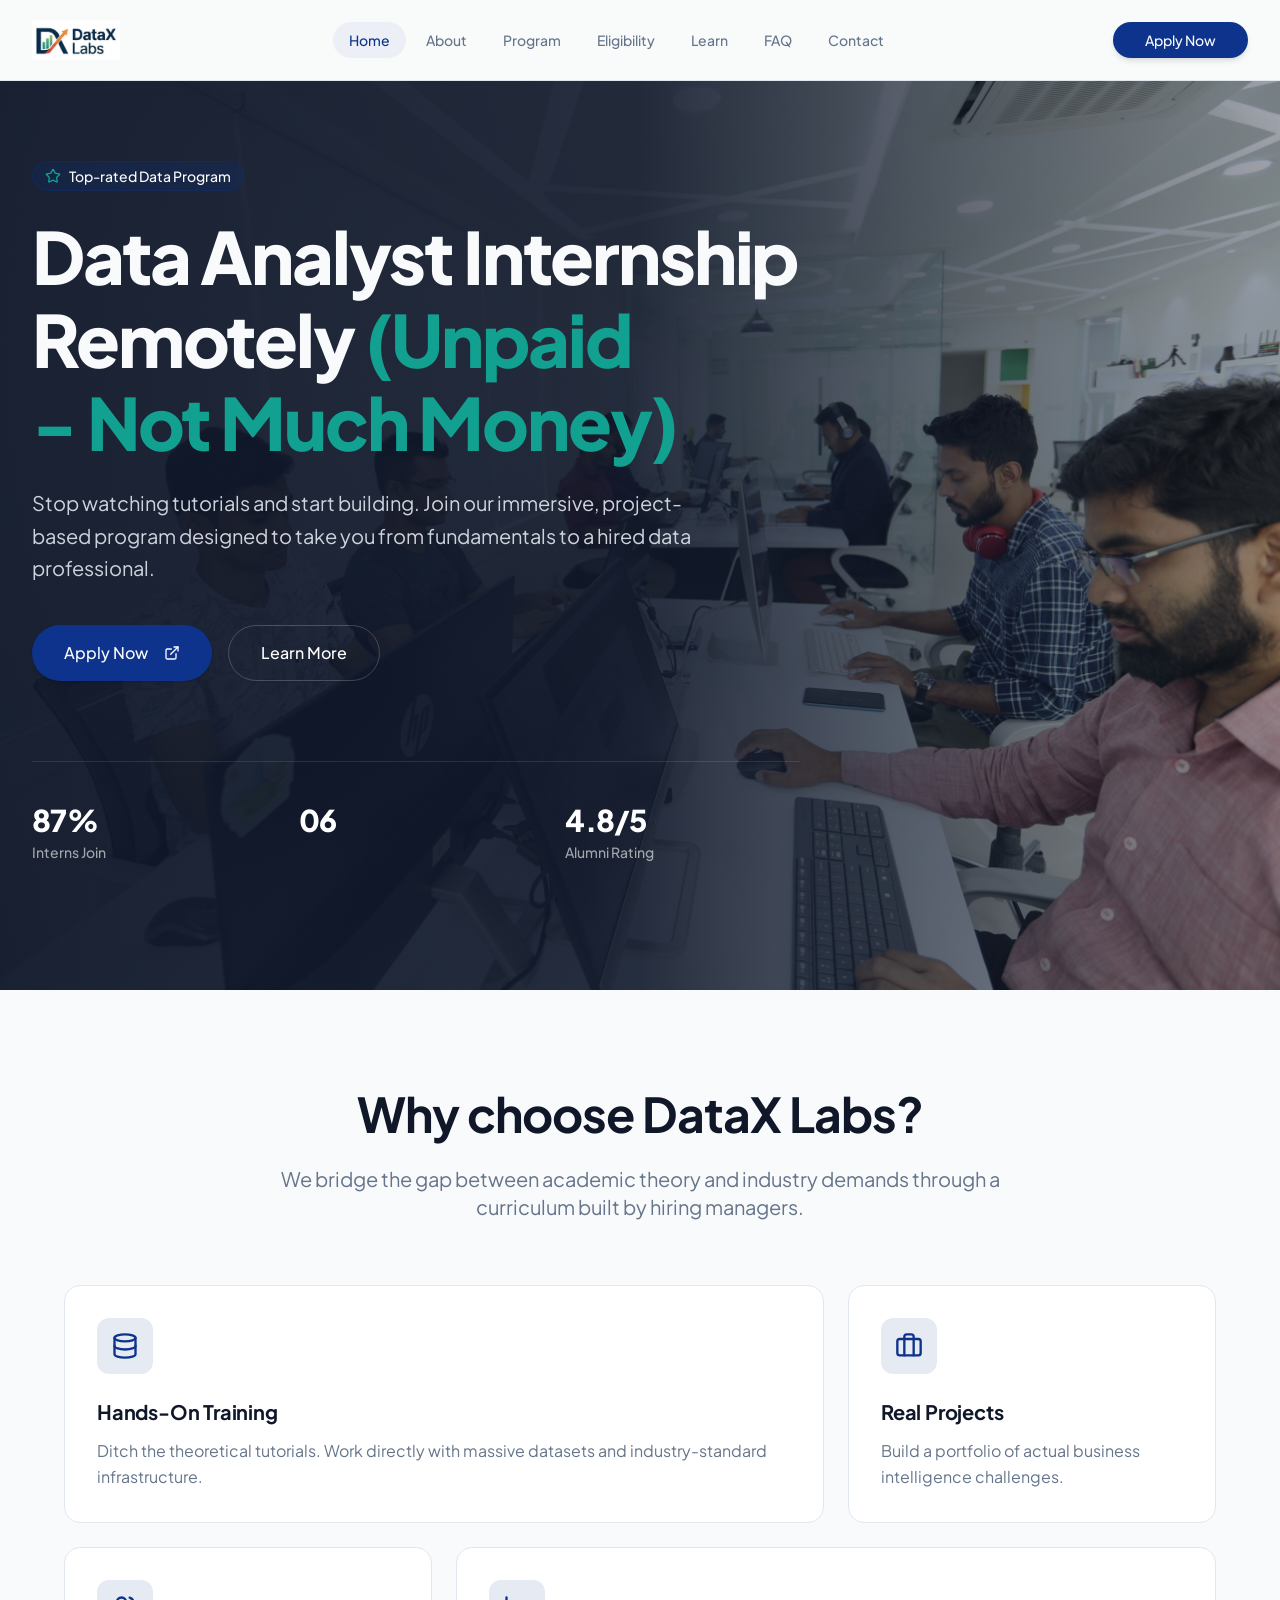
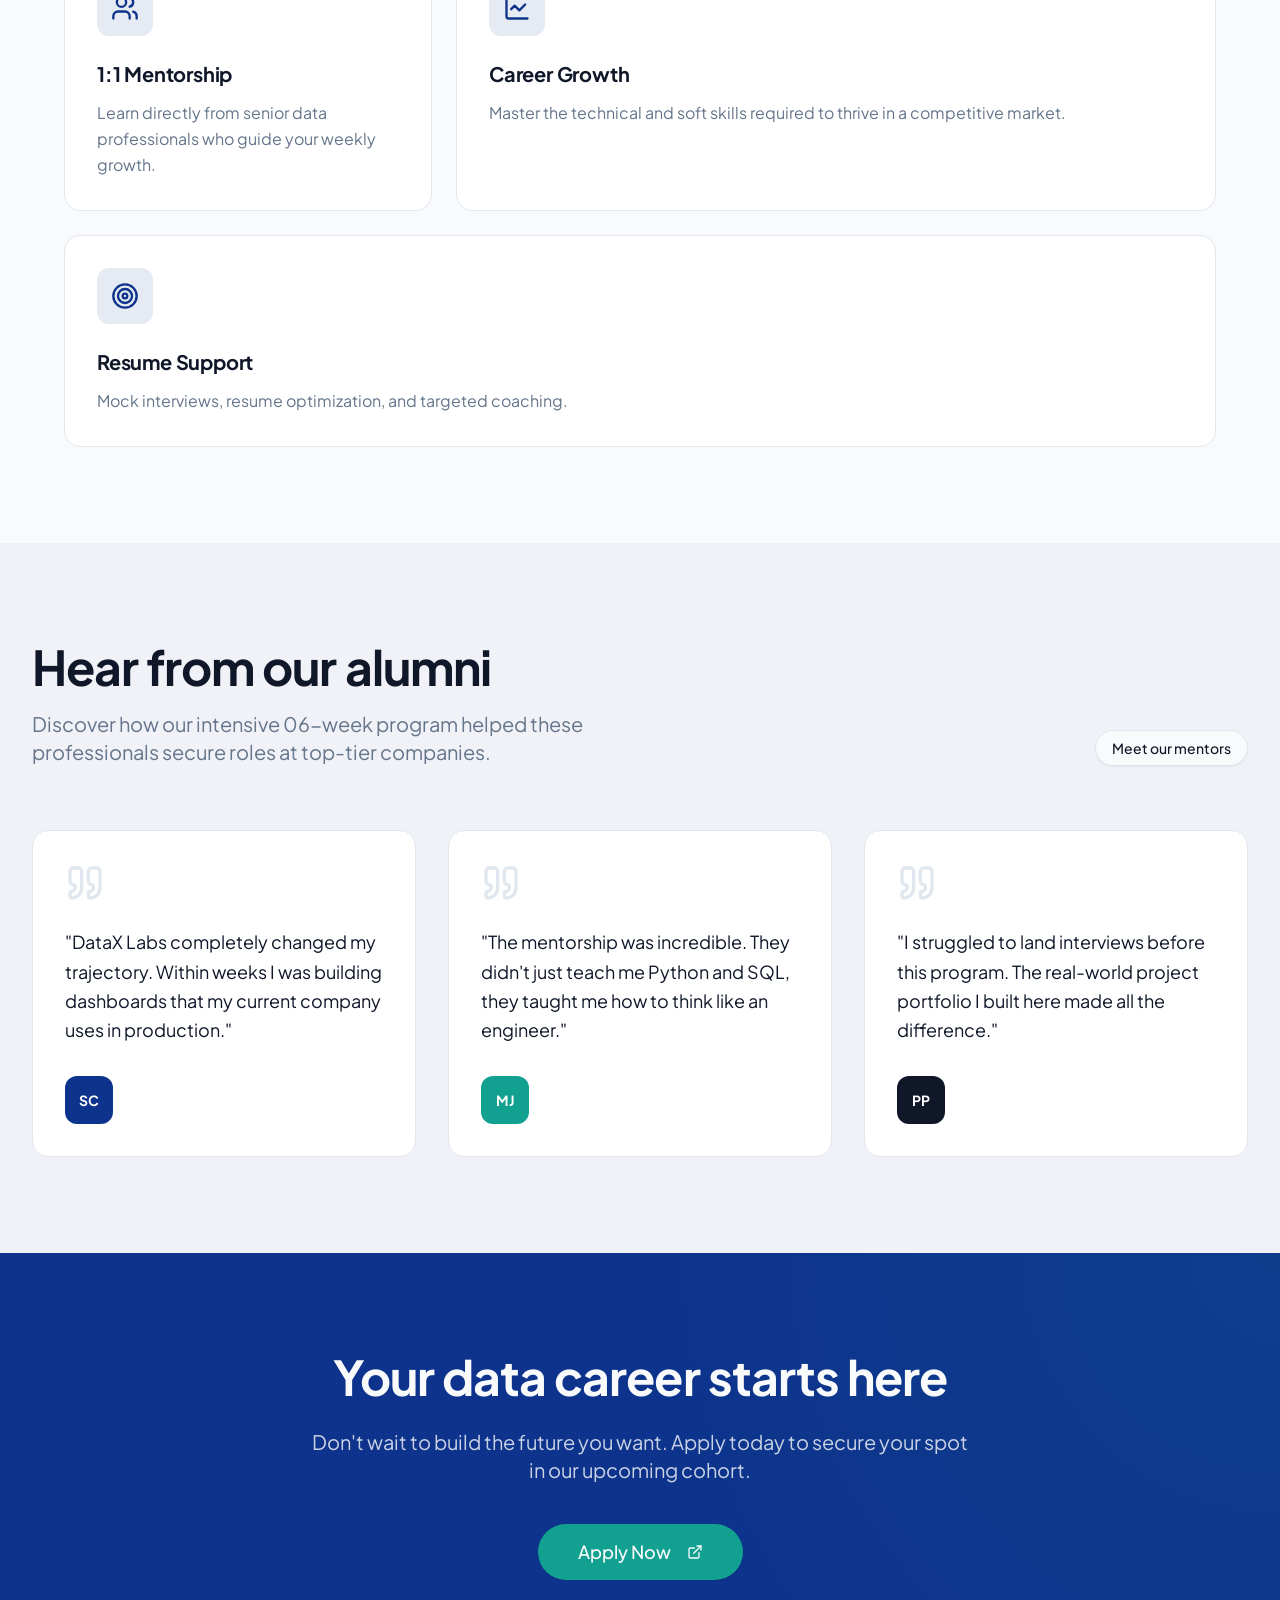
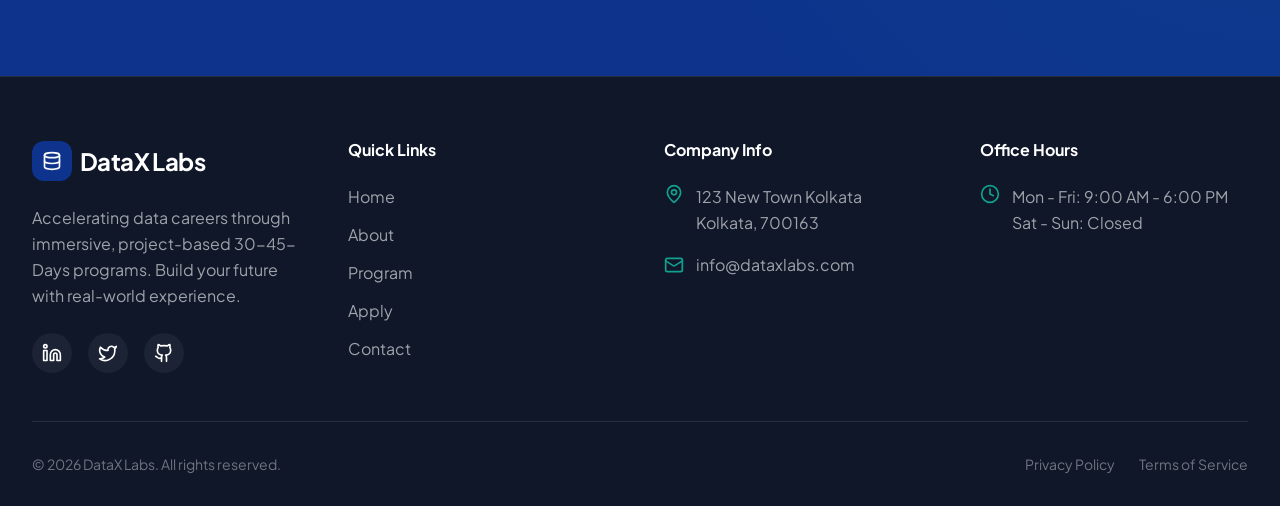
==== commit 54739365: "change" ====
--- a/index.html
+++ b/index.html
@@ -5177,7 +5177,7 @@
   margin-top: -0.375rem;
 }</style><meta name="description" content="Join DataX Labs 06-week immersive program. Real projects, expert mentorship, and career placement." data-react-helmet="true"></head>
 	<body>
-		<div id="root"><section aria-label="Notifications alt+T" tabindex="-1" aria-live="polite" aria-relevant="additions text" aria-atomic="false"></section><div class="flex flex-col min-h-screen"><header class="sticky top-0 z-50 w-full border-b bg-background/80 backdrop-blur-md"><div class="container mx-auto px-4 sm:px-6 lg:px-8"><div class="flex h-20 items-center justify-between"><a class="flex items-center group" data-edit-disabled="true" href="https://70a8a20b-d1bd-481e-a3fa-649c0488c0c1.app-preview.com/" data-discover="true"><img src="./8005e4d01f2894f9808397d08fb5f7e6.png" alt="DataX Labs logo" class="h-10 w-auto object-contain transition-transform group-hover:scale-105"></a><nav class="hidden lg:flex items-center gap-1"><a class="px-4 py-2 text-sm font-medium rounded-full transition-all duration-200 text-primary bg-primary/5" data-edit-disabled="true" href="https://70a8a20b-d1bd-481e-a3fa-649c0488c0c1.app-preview.com/" data-discover="true">Home</a><a class="px-4 py-2 text-sm font-medium rounded-full transition-all duration-200 text-muted-foreground hover:text-foreground hover:bg-muted" data-edit-disabled="true" href="https://70a8a20b-d1bd-481e-a3fa-649c0488c0c1.app-preview.com/about" data-discover="true">About</a><a class="px-4 py-2 text-sm font-medium rounded-full transition-all duration-200 text-muted-foreground hover:text-foreground hover:bg-muted" data-edit-disabled="true" href="https://70a8a20b-d1bd-481e-a3fa-649c0488c0c1.app-preview.com/program" data-discover="true">Program</a><a class="px-4 py-2 text-sm font-medium rounded-full transition-all duration-200 text-muted-foreground hover:text-foreground hover:bg-muted" data-edit-disabled="true" href="https://70a8a20b-d1bd-481e-a3fa-649c0488c0c1.app-preview.com/eligibility" data-discover="true">Eligibility</a><a class="px-4 py-2 text-sm font-medium rounded-full transition-all duration-200 text-muted-foreground hover:text-foreground hover:bg-muted" data-edit-disabled="true" href="https://70a8a20b-d1bd-481e-a3fa-649c0488c0c1.app-preview.com/learn" data-discover="true">Learn</a><a class="px-4 py-2 text-sm font-medium rounded-full transition-all duration-200 text-muted-foreground hover:text-foreground hover:bg-muted" data-edit-disabled="true" href="https://70a8a20b-d1bd-481e-a3fa-649c0488c0c1.app-preview.com/faq" data-discover="true">FAQ</a><a class="px-4 py-2 text-sm font-medium rounded-full transition-all duration-200 text-muted-foreground hover:text-foreground hover:bg-muted" data-edit-disabled="true" href="https://70a8a20b-d1bd-481e-a3fa-649c0488c0c1.app-preview.com/contact" data-discover="true">Contact</a></nav><div class="hidden lg:flex items-center"><a href="https://docs.google.com/forms/d/e/1FAIpQLSe3E4Q_ZpkOd-KQXpb16DPHOoEUYYugU_8wGTs7hgmzrSzGlw/viewform" target="_blank" rel="noopener noreferrer" class="inline-flex items-center justify-center gap-2 whitespace-nowrap text-sm font-medium focus-visible:outline-none focus-visible:ring-1 focus-visible:ring-ring disabled:pointer-events-none disabled:opacity-50 [&amp;_svg]:pointer-events-none [&amp;_svg]:size-4 [&amp;_svg]:shrink-0 bg-primary text-primary-foreground hover:bg-primary/90 h-9 py-2 rounded-full px-8 shadow-md hover:shadow-lg transition-all" data-edit-disabled="true">Apply Now</a></div><button class="inline-flex items-center justify-center gap-2 whitespace-nowrap rounded-md text-sm font-medium transition-colors focus-visible:outline-none focus-visible:ring-1 focus-visible:ring-ring disabled:pointer-events-none disabled:opacity-50 [&amp;_svg]:pointer-events-none [&amp;_svg]:size-4 [&amp;_svg]:shrink-0 hover:bg-accent hover:text-accent-foreground h-9 w-9 lg:hidden" data-edit-disabled="true" type="button" aria-haspopup="dialog" aria-expanded="false" aria-controls="radix-:r0:" data-state="closed"><svg xmlns="http://www.w3.org/2000/svg" width="24" height="24" viewBox="0 0 24 24" fill="none" stroke="currentColor" stroke-width="2" stroke-linecap="round" stroke-linejoin="round" class="lucide lucide-menu h-6 w-6"><line x1="4" x2="20" y1="12" y2="12"></line><line x1="4" x2="20" y1="6" y2="6"></line><line x1="4" x2="20" y1="18" y2="18"></line></svg><span class="sr-only">Toggle Menu</span></button></div></div></header><main class="flex-grow"><section class="relative min-h-[90dvh] flex items-center pt-20 pb-32"><div class="absolute inset-0 z-0"><img src="./photo-1627599936744-51d288f89af4" alt="Data visualization background" class="w-full h-full object-cover" data-edit-id="apps/web/src/pages/HomePage.jsx:86:13"><div class="absolute inset-0 bg-gradient-to-r from-foreground/95 via-foreground/90 to-foreground/40"></div></div><div class="container mx-auto px-4 sm:px-6 lg:px-8 relative z-10"><div class="max-w-3xl"><div style="opacity: 1; transform: none;"><span class="inline-flex items-center gap-2 px-3 py-1 rounded-full bg-primary/20 text-primary-foreground text-sm font-medium mb-6 border border-primary/30" data-edit-id="apps/web/src/pages/HomePage.jsx:101:17"><svg xmlns="http://www.w3.org/2000/svg" width="24" height="24" viewBox="0 0 24 24" fill="none" stroke="currentColor" stroke-width="2" stroke-linecap="round" stroke-linejoin="round" class="lucide lucide-star w-4 h-4 text-secondary"><path d="M11.525 2.295a.53.53 0 0 1 .95 0l2.31 4.679a2.123 2.123 0 0 0 1.595 1.16l5.166.756a.53.53 0 0 1 .294.904l-3.736 3.638a2.123 2.123 0 0 0-.611 1.878l.882 5.14a.53.53 0 0 1-.771.56l-4.618-2.428a2.122 2.122 0 0 0-1.973 0L6.396 21.01a.53.53 0 0 1-.77-.56l.881-5.139a2.122 2.122 0 0 0-.611-1.879L2.16 9.795a.53.53 0 0 1 .294-.906l5.165-.755a2.122 2.122 0 0 0 1.597-1.16z"></path></svg>Top-rated Data Program</span><h1 class="text-background mb-6" data-edit-disabled="true">Data Analyst Internship Remotely <span class="text-secondary">(Unpaid - Not Much Money)</span></h1><p class="text-xl text-muted/90 mb-10 leading-relaxed max-w-2xl" data-edit-id="apps/web/src/pages/HomePage.jsx:108:17">Stop watching tutorials and start building. Join our immersive, project-based program designed to take you from fundamentals to a hired data professional.</p><div class="flex flex-col sm:flex-row gap-4"><a href="https://docs.google.com/forms/d/e/1FAIpQLSe3E4Q_ZpkOd-KQXpb16DPHOoEUYYugU_8wGTs7hgmzrSzGlw/viewform" target="_blank" rel="noopener noreferrer" class="inline-flex items-center justify-center gap-2 whitespace-nowrap font-medium transition-colors focus-visible:outline-none focus-visible:ring-1 focus-visible:ring-ring disabled:pointer-events-none disabled:opacity-50 [&amp;_svg]:pointer-events-none [&amp;_svg]:size-4 [&amp;_svg]:shrink-0 bg-primary text-primary-foreground shadow hover:bg-primary/90 rounded-full px-8 text-base h-14" data-edit-disabled="true">Apply Now <svg xmlns="http://www.w3.org/2000/svg" width="24" height="24" viewBox="0 0 24 24" fill="none" stroke="currentColor" stroke-width="2" stroke-linecap="round" stroke-linejoin="round" class="lucide lucide-external-link ml-2 w-5 h-5"><path d="M15 3h6v6"></path><path d="M10 14 21 3"></path><path d="M18 13v6a2 2 0 0 1-2 2H5a2 2 0 0 1-2-2V8a2 2 0 0 1 2-2h6"></path></svg></a><a class="inline-flex items-center justify-center gap-2 whitespace-nowrap font-medium transition-colors focus-visible:outline-none focus-visible:ring-1 focus-visible:ring-ring disabled:pointer-events-none disabled:opacity-50 [&amp;_svg]:pointer-events-none [&amp;_svg]:size-4 [&amp;_svg]:shrink-0 border shadow-sm hover:text-accent-foreground rounded-full px-8 text-base h-14 bg-transparent border-white/20 text-white hover:bg-white/10" data-edit-disabled="true" href="https://70a8a20b-d1bd-481e-a3fa-649c0488c0c1.app-preview.com/program" data-discover="true">Learn More</a></div></div><div class="grid grid-cols-3 gap-8 mt-20 pt-10 border-t border-white/10" style="opacity: 1; transform: none;"><div><p class="text-3xl font-extrabold text-white mb-1 tracking-tight" data-edit-disabled="true">87%</p><p class="text-sm font-medium text-white/60" data-edit-disabled="true">Interns Join</p></div><div><p class="text-3xl font-extrabold text-white mb-1 tracking-tight" data-edit-disabled="true">06</p><p class="text-sm font-medium text-white/60" data-edit-disabled="true" weeks to complete</p></div><div><p class="text-3xl font-extrabold text-white mb-1 tracking-tight" data-edit-disabled="true">4.8/5</p><p class="text-sm font-medium text-white/60" data-edit-disabled="true">Alumni Rating</p></div></div></div></div></section><section class="py-24 bg-background"><div class="container mx-auto px-4 sm:px-6 lg:px-8"><div class="text-center max-w-3xl mx-auto mb-16"><h2 class="mb-6" data-edit-id="apps/web/src/pages/HomePage.jsx:145:15">Why choose DataX Labs?</h2><p class="text-xl text-muted-foreground" data-edit-id="apps/web/src/pages/HomePage.jsx:146:15">We bridge the gap between academic theory and industry demands through a curriculum built by hiring managers.</p></div><div class="grid grid-cols-1 md:grid-cols-3 gap-6 max-w-6xl mx-auto"><div class="group p-8 rounded-2xl bg-card border hover:shadow-lg transition-all duration-300 flex flex-col h-full md:col-span-2" style="opacity: 1; transform: none;"><div class="w-14 h-14 rounded-xl bg-primary/10 flex items-center justify-center mb-6 group-hover:scale-110 group-hover:bg-primary transition-all duration-300"><svg xmlns="http://www.w3.org/2000/svg" width="24" height="24" viewBox="0 0 24 24" fill="none" stroke="currentColor" stroke-width="2" stroke-linecap="round" stroke-linejoin="round" class="lucide lucide-database h-7 w-7 text-primary group-hover:text-primary-foreground transition-colors duration-300"><ellipse cx="12" cy="5" rx="9" ry="3"></ellipse><path d="M3 5V19A9 3 0 0 0 21 19V5"></path><path d="M3 12A9 3 0 0 0 21 12"></path></svg></div><h3 class="text-xl font-bold mb-3" data-edit-disabled="true">Hands-On Training</h3><p class="text-muted-foreground leading-relaxed flex-grow" data-edit-disabled="true">Ditch the theoretical tutorials. Work directly with massive datasets and industry-standard infrastructure.</p></div><div class="group p-8 rounded-2xl bg-card border hover:shadow-lg transition-all duration-300 flex flex-col h-full md:col-span-1" style="opacity: 1; transform: none;"><div class="w-14 h-14 rounded-xl bg-primary/10 flex items-center justify-center mb-6 group-hover:scale-110 group-hover:bg-primary transition-all duration-300"><svg xmlns="http://www.w3.org/2000/svg" width="24" height="24" viewBox="0 0 24 24" fill="none" stroke="currentColor" stroke-width="2" stroke-linecap="round" stroke-linejoin="round" class="lucide lucide-briefcase h-7 w-7 text-primary group-hover:text-primary-foreground transition-colors duration-300"><path d="M16 20V4a2 2 0 0 0-2-2h-4a2 2 0 0 0-2 2v16"></path><rect width="20" height="14" x="2" y="6" rx="2"></rect></svg></div><h3 class="text-xl font-bold mb-3" data-edit-disabled="true">Real Projects</h3><p class="text-muted-foreground leading-relaxed flex-grow" data-edit-disabled="true">Build a portfolio of actual business intelligence challenges.</p></div><div class="group p-8 rounded-2xl bg-card border hover:shadow-lg transition-all duration-300 flex flex-col h-full md:col-span-1" style="opacity: 1; transform: none;"><div class="w-14 h-14 rounded-xl bg-primary/10 flex items-center justify-center mb-6 group-hover:scale-110 group-hover:bg-primary transition-all duration-300"><svg xmlns="http://www.w3.org/2000/svg" width="24" height="24" viewBox="0 0 24 24" fill="none" stroke="currentColor" stroke-width="2" stroke-linecap="round" stroke-linejoin="round" class="lucide lucide-users h-7 w-7 text-primary group-hover:text-primary-foreground transition-colors duration-300"><path d="M16 21v-2a4 4 0 0 0-4-4H6a4 4 0 0 0-4 4v2"></path><circle cx="9" cy="7" r="4"></circle><path d="M22 21v-2a4 4 0 0 0-3-3.87"></path><path d="M16 3.13a4 4 0 0 1 0 7.75"></path></svg></div><h3 class="text-xl font-bold mb-3" data-edit-disabled="true">1:1 Mentorship</h3><p class="text-muted-foreground leading-relaxed flex-grow" data-edit-disabled="true">Learn directly from senior data professionals who guide your weekly growth.</p></div><div class="group p-8 rounded-2xl bg-card border hover:shadow-lg transition-all duration-300 flex flex-col h-full md:col-span-2" style="opacity: 1; transform: none;"><div class="w-14 h-14 rounded-xl bg-primary/10 flex items-center justify-center mb-6 group-hover:scale-110 group-hover:bg-primary transition-all duration-300"><svg xmlns="http://www.w3.org/2000/svg" width="24" height="24" viewBox="0 0 24 24" fill="none" stroke="currentColor" stroke-width="2" stroke-linecap="round" stroke-linejoin="round" class="lucide lucide-chart-line h-7 w-7 text-primary group-hover:text-primary-foreground transition-colors duration-300"><path d="M3 3v16a2 2 0 0 0 2 2h16"></path><path d="m19 9-5 5-4-4-3 3"></path></svg></div><h3 class="text-xl font-bold mb-3" data-edit-disabled="true">Career Growth</h3><p class="text-muted-foreground leading-relaxed flex-grow" data-edit-disabled="true">Master the technical and soft skills required to thrive in a competitive market.</p></div><div class="group p-8 rounded-2xl bg-card border hover:shadow-lg transition-all duration-300 flex flex-col h-full md:col-span-3" style="opacity: 1; transform: none;"><div class="w-14 h-14 rounded-xl bg-primary/10 flex items-center justify-center mb-6 group-hover:scale-110 group-hover:bg-primary transition-all duration-300"><svg xmlns="http://www.w3.org/2000/svg" width="24" height="24" viewBox="0 0 24 24" fill="none" stroke="currentColor" stroke-width="2" stroke-linecap="round" stroke-linejoin="round" class="lucide lucide-target h-7 w-7 text-primary group-hover:text-primary-foreground transition-colors duration-300"><circle cx="12" cy="12" r="10"></circle><circle cx="12" cy="12" r="6"></circle><circle cx="12" cy="12" r="2"></circle></svg></div><h3 class="text-xl font-bold mb-3" data-edit-disabled="true">Resume Support</h3><p class="text-muted-foreground leading-relaxed flex-grow" data-edit-disabled="true">Mock interviews, resume optimization, and targeted coaching.</p></div></div></div></section><section class="py-24 bg-muted/40"><div class="container mx-auto px-4 sm:px-6 lg:px-8"><div class="flex flex-col md:flex-row justify-between items-end gap-8 mb-16 max-w-7xl mx-auto"><div class="max-w-2xl"><h2 class="mb-4" data-edit-id="apps/web/src/pages/HomePage.jsx:171:17">Hear from our alumni</h2><p class="text-xl text-muted-foreground" data-edit-id="apps/web/src/pages/HomePage.jsx:172:17">Discover how our intensive 06-week program helped these professionals secure roles at top-tier companies.</p></div><a class="inline-flex items-center justify-center gap-2 whitespace-nowrap text-sm font-medium transition-colors focus-visible:outline-none focus-visible:ring-1 focus-visible:ring-ring disabled:pointer-events-none disabled:opacity-50 [&amp;_svg]:pointer-events-none [&amp;_svg]:size-4 [&amp;_svg]:shrink-0 border border-input bg-background shadow-sm hover:bg-accent hover:text-accent-foreground h-9 px-4 py-2 rounded-full" data-edit-disabled="true" href="https://70a8a20b-d1bd-481e-a3fa-649c0488c0c1.app-preview.com/about" data-discover="true">Meet our mentors</a></div><div class="grid grid-cols-1 md:grid-cols-3 gap-8 max-w-7xl mx-auto"><div class="p-8 rounded-2xl bg-card border hover:shadow-lg transition-all duration-300 h-full flex flex-col" style="opacity: 1; transform: none;"><svg xmlns="http://www.w3.org/2000/svg" width="24" height="24" viewBox="0 0 24 24" fill="none" stroke="currentColor" stroke-width="2" stroke-linecap="round" stroke-linejoin="round" class="lucide lucide-quote h-10 w-10 text-muted mb-6"><path d="M16 3a2 2 0 0 0-2 2v6a2 2 0 0 0 2 2 1 1 0 0 1 1 1v1a2 2 0 0 1-2 2 1 1 0 0 0-1 1v2a1 1 0 0 0 1 1 6 6 0 0 0 6-6V5a2 2 0 0 0-2-2z"></path><path d="M5 3a2 2 0 0 0-2 2v6a2 2 0 0 0 2 2 1 1 0 0 1 1 1v1a2 2 0 0 1-2 2 1 1 0 0 0-1 1v2a1 1 0 0 0 1 1 6 6 0 0 0 6-6V5a2 2 0 0 0-2-2z"></path></svg><p class="text-lg leading-relaxed mb-8 flex-grow" data-edit-disabled="true">"DataX Labs completely changed my trajectory. Within weeks I was building dashboards that my current company uses in production."</p><div class="flex items-center gap-4 mt-auto"><div class="w-12 h-12 rounded-xl bg-primary flex items-center justify-center shrink-0"><span class="text-sm font-bold text-white" data-edit-disabled="true">SC</span></div><div><p class="font-bold" data-edit-disabled="true"></p><p class="text-sm text-muted-foreground" data-edit-disabled="true"></p></div></div></div><div class="p-8 rounded-2xl bg-card border hover:shadow-lg transition-all duration-300 h-full flex flex-col" style="opacity: 1; transform: none;"><svg xmlns="http://www.w3.org/2000/svg" width="24" height="24" viewBox="0 0 24 24" fill="none" stroke="currentColor" stroke-width="2" stroke-linecap="round" stroke-linejoin="round" class="lucide lucide-quote h-10 w-10 text-muted mb-6"><path d="M16 3a2 2 0 0 0-2 2v6a2 2 0 0 0 2 2 1 1 0 0 1 1 1v1a2 2 0 0 1-2 2 1 1 0 0 0-1 1v2a1 1 0 0 0 1 1 6 6 0 0 0 6-6V5a2 2 0 0 0-2-2z"></path><path d="M5 3a2 2 0 0 0-2 2v6a2 2 0 0 0 2 2 1 1 0 0 1 1 1v1a2 2 0 0 1-2 2 1 1 0 0 0-1 1v2a1 1 0 0 0 1 1 6 6 0 0 0 6-6V5a2 2 0 0 0-2-2z"></path></svg><p class="text-lg leading-relaxed mb-8 flex-grow" data-edit-disabled="true">"The mentorship was incredible. They didn't just teach me Python and SQL, they taught me how to think like an engineer."</p><div class="flex items-center gap-4 mt-auto"><div class="w-12 h-12 rounded-xl bg-secondary flex items-center justify-center shrink-0"><span class="text-sm font-bold text-white" data-edit-disabled="true">MJ</span></div><div><p class="font-bold" data-edit-disabled="true"></p><p class="text-sm text-muted-foreground" data-edit-disabled="true"></p></div></div></div><div class="p-8 rounded-2xl bg-card border hover:shadow-lg transition-all duration-300 h-full flex flex-col" style="opacity: 1; transform: none;"><svg xmlns="http://www.w3.org/2000/svg" width="24" height="24" viewBox="0 0 24 24" fill="none" stroke="currentColor" stroke-width="2" stroke-linecap="round" stroke-linejoin="round" class="lucide lucide-quote h-10 w-10 text-muted mb-6"><path d="M16 3a2 2 0 0 0-2 2v6a2 2 0 0 0 2 2 1 1 0 0 1 1 1v1a2 2 0 0 1-2 2 1 1 0 0 0-1 1v2a1 1 0 0 0 1 1 6 6 0 0 0 6-6V5a2 2 0 0 0-2-2z"></path><path d="M5 3a2 2 0 0 0-2 2v6a2 2 0 0 0 2 2 1 1 0 0 1 1 1v1a2 2 0 0 1-2 2 1 1 0 0 0-1 1v2a1 1 0 0 0 1 1 6 6 0 0 0 6-6V5a2 2 0 0 0-2-2z"></path></svg><p class="text-lg leading-relaxed mb-8 flex-grow" data-edit-disabled="true">"I struggled to land interviews before this program. The real-world project portfolio I built here made all the difference."</p><div class="flex items-center gap-4 mt-auto"><div class="w-12 h-12 rounded-xl bg-accent-foreground flex items-center justify-center shrink-0"><span class="text-sm font-bold text-white" data-edit-disabled="true">PP</span></div><div><p class="font-bold" data-edit-disabled="true"></p><p class="text-sm text-muted-foreground" data-edit-disabled="true"></p></div></div></div></div></div></section><section class="py-24 bg-primary text-primary-foreground overflow-hidden relative"><div class="absolute inset-0 bg-[radial-gradient(circle_at_top_right,var(--tw-gradient-stops))] from-secondary/20 via-transparent to-transparent opacity-50"></div><div class="container mx-auto px-4 sm:px-6 lg:px-8 relative z-10 text-center"><h2 class="mb-6" data-edit-id="apps/web/src/pages/HomePage.jsx:197:13">Your data career starts here</h2><p class="text-xl text-primary-foreground/80 mb-10 max-w-2xl mx-auto" data-edit-id="apps/web/src/pages/HomePage.jsx:198:13">Don't wait to build the future you want. Apply today to secure your spot in our upcoming cohort.</p><a href="https://docs.google.com/forms/d/e/1FAIpQLSe3E4Q_ZpkOd-KQXpb16DPHOoEUYYugU_8wGTs7hgmzrSzGlw/viewform" target="_blank" rel="noopener noreferrer" class="inline-flex items-center justify-center gap-2 whitespace-nowrap font-medium transition-colors focus-visible:outline-none focus-visible:ring-1 focus-visible:ring-ring disabled:pointer-events-none disabled:opacity-50 [&amp;_svg]:pointer-events-none [&amp;_svg]:size-4 [&amp;_svg]:shrink-0 bg-secondary text-secondary-foreground shadow-sm hover:bg-secondary/80 rounded-full px-10 h-14 text-lg" data-edit-disabled="true">Apply Now <svg xmlns="http://www.w3.org/2000/svg" width="24" height="24" viewBox="0 0 24 24" fill="none" stroke="currentColor" stroke-width="2" stroke-linecap="round" stroke-linejoin="round" class="lucide lucide-external-link ml-2 w-5 h-5"><path d="M15 3h6v6"></path><path d="M10 14 21 3"></path><path d="M18 13v6a2 2 0 0 1-2 2H5a2 2 0 0 1-2-2V8a2 2 0 0 1 2-2h6"></path></svg></a></div></section></main><footer class="bg-foreground text-background pt-16 pb-8 border-t border-white/10"><div class="container mx-auto px-4 sm:px-6 lg:px-8"><div class="grid grid-cols-1 md:grid-cols-2 lg:grid-cols-4 gap-12 mb-12"><div class="lg:col-span-1"><a class="flex items-center gap-2 mb-6" data-edit-disabled="true" href="https://70a8a20b-d1bd-481e-a3fa-649c0488c0c1.app-preview.com/" data-discover="true"><div class="flex items-center justify-center w-10 h-10 rounded-xl bg-primary text-primary-foreground"><svg xmlns="http://www.w3.org/2000/svg" width="24" height="24" viewBox="0 0 24 24" fill="none" stroke="currentColor" stroke-width="2" stroke-linecap="round" stroke-linejoin="round" class="lucide lucide-database w-5 h-5"><ellipse cx="12" cy="5" rx="9" ry="3"></ellipse><path d="M3 5V19A9 3 0 0 0 21 19V5"></path><path d="M3 12A9 3 0 0 0 21 12"></path></svg></div><span class="text-2xl font-bold tracking-tight text-white">DataX Labs</span></a><p class="text-white/60 leading-relaxed mb-6" data-edit-id="apps/web/src/components/Footer.jsx:26:13">Accelerating data careers through immersive, project-based 30-45-Days programs. Build your future with real-world experience.</p><div class="flex gap-4"><a href="https://70a8a20b-d1bd-481e-a3fa-649c0488c0c1.app-preview.com/?t=1781344744173#" class="w-10 h-10 rounded-full bg-white/5 flex items-center justify-center hover:bg-primary transition-colors text-white"><svg xmlns="http://www.w3.org/2000/svg" width="24" height="24" viewBox="0 0 24 24" fill="none" stroke="currentColor" stroke-width="2" stroke-linecap="round" stroke-linejoin="round" class="lucide lucide-linkedin w-5 h-5"><path d="M16 8a6 6 0 0 1 6 6v7h-4v-7a2 2 0 0 0-2-2 2 2 0 0 0-2 2v7h-4v-7a6 6 0 0 1 6-6z"></path><rect width="4" height="12" x="2" y="9"></rect><circle cx="4" cy="4" r="2"></circle></svg></a><a href="https://70a8a20b-d1bd-481e-a3fa-649c0488c0c1.app-preview.com/?t=1781344744173#" class="w-10 h-10 rounded-full bg-white/5 flex items-center justify-center hover:bg-primary transition-colors text-white"><svg xmlns="http://www.w3.org/2000/svg" width="24" height="24" viewBox="0 0 24 24" fill="none" stroke="currentColor" stroke-width="2" stroke-linecap="round" stroke-linejoin="round" class="lucide lucide-twitter w-5 h-5"><path d="M22 4s-.7 2.1-2 3.4c1.6 10-9.4 17.3-18 11.6 2.2.1 4.4-.6 6-2C3 15.5.5 9.6 3 5c2.2 2.6 5.6 4.1 9 4-.9-4.2 4-6.6 7-3.8 1.1 0 3-1.2 3-1.2z"></path></svg></a><a href="https://70a8a20b-d1bd-481e-a3fa-649c0488c0c1.app-preview.com/?t=1781344744173#" class="w-10 h-10 rounded-full bg-white/5 flex items-center justify-center hover:bg-primary transition-colors text-white"><svg xmlns="http://www.w3.org/2000/svg" width="24" height="24" viewBox="0 0 24 24" fill="none" stroke="currentColor" stroke-width="2" stroke-linecap="round" stroke-linejoin="round" class="lucide lucide-github w-5 h-5"><path d="M15 22v-4a4.8 4.8 0 0 0-1-3.5c3 0 6-2 6-5.5.08-1.25-.27-2.48-1-3.5.28-1.15.28-2.35 0-3.5 0 0-1 0-3 1.5-2.64-.5-5.36-.5-8 0C6 2 5 2 5 2c-.3 1.15-.3 2.35 0 3.5A5.403 5.403 0 0 0 4 9c0 3.5 3 5.5 6 5.5-.39.49-.68 1.05-.85 1.65-.17.6-.22 1.23-.15 1.85v4"></path><path d="M9 18c-4.51 2-5-2-7-2"></path></svg></a></div></div><div><h4 class="text-white font-bold mb-6" data-edit-id="apps/web/src/components/Footer.jsx:43:13">Quick Links</h4><ul class="space-y-3 flex flex-col"><li><a class="text-white/60 hover:text-white transition-colors inline-block" data-edit-disabled="true" href="https://70a8a20b-d1bd-481e-a3fa-649c0488c0c1.app-preview.com/" data-discover="true">Home</a></li><li><a class="text-white/60 hover:text-white transition-colors inline-block" data-edit-disabled="true" href="https://70a8a20b-d1bd-481e-a3fa-649c0488c0c1.app-preview.com/about" data-discover="true">About</a></li><li><a class="text-white/60 hover:text-white transition-colors inline-block" data-edit-disabled="true" href="https://70a8a20b-d1bd-481e-a3fa-649c0488c0c1.app-preview.com/program" data-discover="true">Program</a></li><li><a class="text-white/60 hover:text-white transition-colors inline-block" data-edit-disabled="true" href="https://70a8a20b-d1bd-481e-a3fa-649c0488c0c1.app-preview.com/apply" data-discover="true">Apply</a></li><li><a class="text-white/60 hover:text-white transition-colors inline-block" data-edit-disabled="true" href="https://70a8a20b-d1bd-481e-a3fa-649c0488c0c1.app-preview.com/contact" data-discover="true">Contact</a></li></ul></div><div><h4 class="text-white font-bold mb-6" data-edit-id="apps/web/src/components/Footer.jsx:56:13">Company Info</h4><ul class="space-y-4"><li class="flex items-start gap-3 text-white/60"><svg xmlns="http://www.w3.org/2000/svg" width="24" height="24" viewBox="0 0 24 24" fill="none" stroke="currentColor" stroke-width="2" stroke-linecap="round" stroke-linejoin="round" class="lucide lucide-map-pin w-5 h-5 text-secondary shrink-0"><path d="M20 10c0 4.993-5.539 10.193-7.399 11.799a1 1 0 0 1-1.202 0C9.539 20.193 4 14.993 4 10a8 8 0 0 1 16 0"></path><circle cx="12" cy="10" r="3"></circle></svg><span data-edit-disabled="true">123 New Town Kolkata <br>Kolkata, 700163 </span></li><li class="flex items-center gap-3 text-white/60"><svg xmlns="http://www.w3.org/2000/svg" width="24" height="24" viewBox="0 0 24 24" fill="none" stroke="currentColor" stroke-width="2" stroke-linecap="round" stroke-linejoin="round" class="lucide lucide-mail w-5 h-5 text-secondary shrink-0"><rect width="20" height="16" x="2" y="4" rx="2"></rect><path d="m22 7-8.97 5.7a1.94 1.94 0 0 1-2.06 0L2 7"></path></svg><a href="mailto:info@dataxlabs.com" class="hover:text-white transition-colors" data-edit-id="apps/web/src/components/Footer.jsx:64:17">hello@dataxlabs.com</a></li></ul></div><div><h4 class="text-white font-bold mb-6" data-edit-id="apps/web/src/components/Footer.jsx:70:13">Office Hours</h4><ul class="space-y-4"><li class="flex items-start gap-3 text-white/60"><svg xmlns="http://www.w3.org/2000/svg" width="24" height="24" viewBox="0 0 24 24" fill="none" stroke="currentColor" stroke-width="2" stroke-linecap="round" stroke-linejoin="round" class="lucide lucide-clock w-5 h-5 text-secondary shrink-0"><circle cx="12" cy="12" r="10"></circle><polyline points="12 6 12 12 16 14"></polyline></svg><span data-edit-disabled="true">Mon - Fri: 9:00 AM - 6:00 PM<br>Sat - Sun: Closed</span></li></ul></div></div><div class="pt-8 border-t border-white/10 flex flex-col md:flex-row items-center justify-between gap-4"><p class="text-white/40 text-sm" data-edit-disabled="true">© 2026 DataX Labs. All rights reserved.</p><div class="flex gap-6 text-sm text-white/40"><a class="hover:text-white transition-colors" data-edit-id="apps/web/src/components/Footer.jsx:85:13" href="https://70a8a20b-d1bd-481e-a3fa-649c0488c0c1.app-preview.com/" data-discover="true">Privacy Policy</a><a class="hover:text-white transition-colors" data-edit-id="apps/web/src/components/Footer.jsx:86:13" href="https://70a8a20b-d1bd-481e-a3fa-649c0488c0c1.app-preview.com/" data-discover="true">Terms of Service</a></div></div></div></footer></div></div>
+		<div id="root"><section aria-label="Notifications alt+T" tabindex="-1" aria-live="polite" aria-relevant="additions text" aria-atomic="false"></section><div class="flex flex-col min-h-screen"><header class="sticky top-0 z-50 w-full border-b bg-background/80 backdrop-blur-md"><div class="container mx-auto px-4 sm:px-6 lg:px-8"><div class="flex h-20 items-center justify-between"><a class="flex items-center group" data-edit-disabled="true" href="https://70a8a20b-d1bd-481e-a3fa-649c0488c0c1.app-preview.com/" data-discover="true"><img src="./8005e4d01f2894f9808397d08fb5f7e6.png" alt="DataX Labs logo" class="h-10 w-auto object-contain transition-transform group-hover:scale-105"></a><nav class="hidden lg:flex items-center gap-1"><a class="px-4 py-2 text-sm font-medium rounded-full transition-all duration-200 text-primary bg-primary/5" data-edit-disabled="true" href="https://70a8a20b-d1bd-481e-a3fa-649c0488c0c1.app-preview.com/" data-discover="true">Home</a><a class="px-4 py-2 text-sm font-medium rounded-full transition-all duration-200 text-muted-foreground hover:text-foreground hover:bg-muted" data-edit-disabled="true" href="https://70a8a20b-d1bd-481e-a3fa-649c0488c0c1.app-preview.com/about" data-discover="true">About</a><a class="px-4 py-2 text-sm font-medium rounded-full transition-all duration-200 text-muted-foreground hover:text-foreground hover:bg-muted" data-edit-disabled="true" href="https://70a8a20b-d1bd-481e-a3fa-649c0488c0c1.app-preview.com/program" data-discover="true">Program</a><a class="px-4 py-2 text-sm font-medium rounded-full transition-all duration-200 text-muted-foreground hover:text-foreground hover:bg-muted" data-edit-disabled="true" href="https://70a8a20b-d1bd-481e-a3fa-649c0488c0c1.app-preview.com/eligibility" data-discover="true">Eligibility</a><a class="px-4 py-2 text-sm font-medium rounded-full transition-all duration-200 text-muted-foreground hover:text-foreground hover:bg-muted" data-edit-disabled="true" href="https://70a8a20b-d1bd-481e-a3fa-649c0488c0c1.app-preview.com/learn" data-discover="true">Learn</a><a class="px-4 py-2 text-sm font-medium rounded-full transition-all duration-200 text-muted-foreground hover:text-foreground hover:bg-muted" data-edit-disabled="true" href="https://70a8a20b-d1bd-481e-a3fa-649c0488c0c1.app-preview.com/faq" data-discover="true">FAQ</a><a class="px-4 py-2 text-sm font-medium rounded-full transition-all duration-200 text-muted-foreground hover:text-foreground hover:bg-muted" data-edit-disabled="true" href="https://70a8a20b-d1bd-481e-a3fa-649c0488c0c1.app-preview.com/contact" data-discover="true">Contact</a></nav><div class="hidden lg:flex items-center"><a href="https://docs.google.com/forms/d/e/1FAIpQLSe3E4Q_ZpkOd-KQXpb16DPHOoEUYYugU_8wGTs7hgmzrSzGlw/viewform" target="_blank" rel="noopener noreferrer" class="inline-flex items-center justify-center gap-2 whitespace-nowrap text-sm font-medium focus-visible:outline-none focus-visible:ring-1 focus-visible:ring-ring disabled:pointer-events-none disabled:opacity-50 [&amp;_svg]:pointer-events-none [&amp;_svg]:size-4 [&amp;_svg]:shrink-0 bg-primary text-primary-foreground hover:bg-primary/90 h-9 py-2 rounded-full px-8 shadow-md hover:shadow-lg transition-all" data-edit-disabled="true">Apply Now</a></div><button class="inline-flex items-center justify-center gap-2 whitespace-nowrap rounded-md text-sm font-medium transition-colors focus-visible:outline-none focus-visible:ring-1 focus-visible:ring-ring disabled:pointer-events-none disabled:opacity-50 [&amp;_svg]:pointer-events-none [&amp;_svg]:size-4 [&amp;_svg]:shrink-0 hover:bg-accent hover:text-accent-foreground h-9 w-9 lg:hidden" data-edit-disabled="true" type="button" aria-haspopup="dialog" aria-expanded="false" aria-controls="radix-:r0:" data-state="closed"><svg xmlns="http://www.w3.org/2000/svg" width="24" height="24" viewBox="0 0 24 24" fill="none" stroke="currentColor" stroke-width="2" stroke-linecap="round" stroke-linejoin="round" class="lucide lucide-menu h-6 w-6"><line x1="4" x2="20" y1="12" y2="12"></line><line x1="4" x2="20" y1="6" y2="6"></line><line x1="4" x2="20" y1="18" y2="18"></line></svg><span class="sr-only">Toggle Menu</span></button></div></div></header><main class="flex-grow"><section class="relative min-h-[90dvh] flex items-center pt-20 pb-32"><div class="absolute inset-0 z-0"><img src="./photo-1627599936744-51d288f89af4" alt="Data visualization background" class="w-full h-full object-cover" data-edit-id="apps/web/src/pages/HomePage.jsx:86:13"><div class="absolute inset-0 bg-gradient-to-r from-foreground/95 via-foreground/90 to-foreground/40"></div></div><div class="container mx-auto px-4 sm:px-6 lg:px-8 relative z-10"><div class="max-w-3xl"><div style="opacity: 1; transform: none;"><span class="inline-flex items-center gap-2 px-3 py-1 rounded-full bg-primary/20 text-primary-foreground text-sm font-medium mb-6 border border-primary/30" data-edit-id="apps/web/src/pages/HomePage.jsx:101:17"><svg xmlns="http://www.w3.org/2000/svg" width="24" height="24" viewBox="0 0 24 24" fill="none" stroke="currentColor" stroke-width="2" stroke-linecap="round" stroke-linejoin="round" class="lucide lucide-star w-4 h-4 text-secondary"><path d="M11.525 2.295a.53.53 0 0 1 .95 0l2.31 4.679a2.123 2.123 0 0 0 1.595 1.16l5.166.756a.53.53 0 0 1 .294.904l-3.736 3.638a2.123 2.123 0 0 0-.611 1.878l.882 5.14a.53.53 0 0 1-.771.56l-4.618-2.428a2.122 2.122 0 0 0-1.973 0L6.396 21.01a.53.53 0 0 1-.77-.56l.881-5.139a2.122 2.122 0 0 0-.611-1.879L2.16 9.795a.53.53 0 0 1 .294-.906l5.165-.755a2.122 2.122 0 0 0 1.597-1.16z"></path></svg>Top-rated Data Program</span><h1 class="text-background mb-6" data-edit-disabled="true">Data Analyst Internship Remotely <span class="text-secondary">(Unpaid - Not Much Money)</span></h1><p class="text-xl text-muted/90 mb-10 leading-relaxed max-w-2xl" data-edit-id="apps/web/src/pages/HomePage.jsx:108:17">Stop watching tutorials and start building. Join our immersive, project-based program designed to take you from fundamentals to a hired data professional.</p><div class="flex flex-col sm:flex-row gap-4"><a href="https://docs.google.com/forms/d/e/1FAIpQLSe3E4Q_ZpkOd-KQXpb16DPHOoEUYYugU_8wGTs7hgmzrSzGlw/viewform" target="_blank" rel="noopener noreferrer" class="inline-flex items-center justify-center gap-2 whitespace-nowrap font-medium transition-colors focus-visible:outline-none focus-visible:ring-1 focus-visible:ring-ring disabled:pointer-events-none disabled:opacity-50 [&amp;_svg]:pointer-events-none [&amp;_svg]:size-4 [&amp;_svg]:shrink-0 bg-primary text-primary-foreground shadow hover:bg-primary/90 rounded-full px-8 text-base h-14" data-edit-disabled="true">Apply Now <svg xmlns="http://www.w3.org/2000/svg" width="24" height="24" viewBox="0 0 24 24" fill="none" stroke="currentColor" stroke-width="2" stroke-linecap="round" stroke-linejoin="round" class="lucide lucide-external-link ml-2 w-5 h-5"><path d="M15 3h6v6"></path><path d="M10 14 21 3"></path><path d="M18 13v6a2 2 0 0 1-2 2H5a2 2 0 0 1-2-2V8a2 2 0 0 1 2-2h6"></path></svg></a><a class="inline-flex items-center justify-center gap-2 whitespace-nowrap font-medium transition-colors focus-visible:outline-none focus-visible:ring-1 focus-visible:ring-ring disabled:pointer-events-none disabled:opacity-50 [&amp;_svg]:pointer-events-none [&amp;_svg]:size-4 [&amp;_svg]:shrink-0 border shadow-sm hover:text-accent-foreground rounded-full px-8 text-base h-14 bg-transparent border-white/20 text-white hover:bg-white/10" data-edit-disabled="true" href="https://70a8a20b-d1bd-481e-a3fa-649c0488c0c1.app-preview.com/program" data-discover="true">Learn More</a></div></div><div class="grid grid-cols-3 gap-8 mt-20 pt-10 border-t border-white/10" style="opacity: 1; transform: none;"><div><p class="text-3xl font-extrabold text-white mb-1 tracking-tight" data-edit-disabled="true">87%</p><p class="text-sm font-medium text-white/60" data-edit-disabled="true">Interns Join</p></div><div><p class="text-3xl font-extrabold text-white mb-1 tracking-tight" data-edit-disabled="true">06</p><p class="text-sm font-medium text-white/60" data-edit-disabled="true" weeks to complete</p></div><div><p class="text-3xl font-extrabold text-white mb-1 tracking-tight" data-edit-disabled="true">4.8/5</p><p class="text-sm font-medium text-white/60" data-edit-disabled="true">Alumni Rating</p></div></div></div></div></section><section class="py-24 bg-background"><div class="container mx-auto px-4 sm:px-6 lg:px-8"><div class="text-center max-w-3xl mx-auto mb-16"><h2 class="mb-6" data-edit-id="apps/web/src/pages/HomePage.jsx:145:15">Why choose DataX Labs?</h2><p class="text-xl text-muted-foreground" data-edit-id="apps/web/src/pages/HomePage.jsx:146:15">We bridge the gap between academic theory and industry demands through a curriculum built by hiring managers.</p></div><div class="grid grid-cols-1 md:grid-cols-3 gap-6 max-w-6xl mx-auto"><div class="group p-8 rounded-2xl bg-card border hover:shadow-lg transition-all duration-300 flex flex-col h-full md:col-span-2" style="opacity: 1; transform: none;"><div class="w-14 h-14 rounded-xl bg-primary/10 flex items-center justify-center mb-6 group-hover:scale-110 group-hover:bg-primary transition-all duration-300"><svg xmlns="http://www.w3.org/2000/svg" width="24" height="24" viewBox="0 0 24 24" fill="none" stroke="currentColor" stroke-width="2" stroke-linecap="round" stroke-linejoin="round" class="lucide lucide-database h-7 w-7 text-primary group-hover:text-primary-foreground transition-colors duration-300"><ellipse cx="12" cy="5" rx="9" ry="3"></ellipse><path d="M3 5V19A9 3 0 0 0 21 19V5"></path><path d="M3 12A9 3 0 0 0 21 12"></path></svg></div><h3 class="text-xl font-bold mb-3" data-edit-disabled="true">Hands-On Training</h3><p class="text-muted-foreground leading-relaxed flex-grow" data-edit-disabled="true">Ditch the theoretical tutorials. Work directly with massive datasets and industry-standard infrastructure.</p></div><div class="group p-8 rounded-2xl bg-card border hover:shadow-lg transition-all duration-300 flex flex-col h-full md:col-span-1" style="opacity: 1; transform: none;"><div class="w-14 h-14 rounded-xl bg-primary/10 flex items-center justify-center mb-6 group-hover:scale-110 group-hover:bg-primary transition-all duration-300"><svg xmlns="http://www.w3.org/2000/svg" width="24" height="24" viewBox="0 0 24 24" fill="none" stroke="currentColor" stroke-width="2" stroke-linecap="round" stroke-linejoin="round" class="lucide lucide-briefcase h-7 w-7 text-primary group-hover:text-primary-foreground transition-colors duration-300"><path d="M16 20V4a2 2 0 0 0-2-2h-4a2 2 0 0 0-2 2v16"></path><rect width="20" height="14" x="2" y="6" rx="2"></rect></svg></div><h3 class="text-xl font-bold mb-3" data-edit-disabled="true">Real Projects</h3><p class="text-muted-foreground leading-relaxed flex-grow" data-edit-disabled="true">Build a portfolio of actual business intelligence challenges.</p></div><div class="group p-8 rounded-2xl bg-card border hover:shadow-lg transition-all duration-300 flex flex-col h-full md:col-span-1" style="opacity: 1; transform: none;"><div class="w-14 h-14 rounded-xl bg-primary/10 flex items-center justify-center mb-6 group-hover:scale-110 group-hover:bg-primary transition-all duration-300"><svg xmlns="http://www.w3.org/2000/svg" width="24" height="24" viewBox="0 0 24 24" fill="none" stroke="currentColor" stroke-width="2" stroke-linecap="round" stroke-linejoin="round" class="lucide lucide-users h-7 w-7 text-primary group-hover:text-primary-foreground transition-colors duration-300"><path d="M16 21v-2a4 4 0 0 0-4-4H6a4 4 0 0 0-4 4v2"></path><circle cx="9" cy="7" r="4"></circle><path d="M22 21v-2a4 4 0 0 0-3-3.87"></path><path d="M16 3.13a4 4 0 0 1 0 7.75"></path></svg></div><h3 class="text-xl font-bold mb-3" data-edit-disabled="true">1:1 Mentorship</h3><p class="text-muted-foreground leading-relaxed flex-grow" data-edit-disabled="true">Learn directly from senior data professionals who guide your weekly growth.</p></div><div class="group p-8 rounded-2xl bg-card border hover:shadow-lg transition-all duration-300 flex flex-col h-full md:col-span-2" style="opacity: 1; transform: none;"><div class="w-14 h-14 rounded-xl bg-primary/10 flex items-center justify-center mb-6 group-hover:scale-110 group-hover:bg-primary transition-all duration-300"><svg xmlns="http://www.w3.org/2000/svg" width="24" height="24" viewBox="0 0 24 24" fill="none" stroke="currentColor" stroke-width="2" stroke-linecap="round" stroke-linejoin="round" class="lucide lucide-chart-line h-7 w-7 text-primary group-hover:text-primary-foreground transition-colors duration-300"><path d="M3 3v16a2 2 0 0 0 2 2h16"></path><path d="m19 9-5 5-4-4-3 3"></path></svg></div><h3 class="text-xl font-bold mb-3" data-edit-disabled="true">Career Growth</h3><p class="text-muted-foreground leading-relaxed flex-grow" data-edit-disabled="true">Master the technical and soft skills required to thrive in a competitive market.</p></div><div class="group p-8 rounded-2xl bg-card border hover:shadow-lg transition-all duration-300 flex flex-col h-full md:col-span-3" style="opacity: 1; transform: none;"><div class="w-14 h-14 rounded-xl bg-primary/10 flex items-center justify-center mb-6 group-hover:scale-110 group-hover:bg-primary transition-all duration-300"><svg xmlns="http://www.w3.org/2000/svg" width="24" height="24" viewBox="0 0 24 24" fill="none" stroke="currentColor" stroke-width="2" stroke-linecap="round" stroke-linejoin="round" class="lucide lucide-target h-7 w-7 text-primary group-hover:text-primary-foreground transition-colors duration-300"><circle cx="12" cy="12" r="10"></circle><circle cx="12" cy="12" r="6"></circle><circle cx="12" cy="12" r="2"></circle></svg></div><h3 class="text-xl font-bold mb-3" data-edit-disabled="true">Resume Support</h3><p class="text-muted-foreground leading-relaxed flex-grow" data-edit-disabled="true">Mock interviews, resume optimization, and targeted coaching.</p></div></div></div></section><section class="py-24 bg-muted/40"><div class="container mx-auto px-4 sm:px-6 lg:px-8"><div class="flex flex-col md:flex-row justify-between items-end gap-8 mb-16 max-w-7xl mx-auto"><div class="max-w-2xl"><h2 class="mb-4" data-edit-id="apps/web/src/pages/HomePage.jsx:171:17">Hear from our alumni</h2><p class="text-xl text-muted-foreground" data-edit-id="apps/web/src/pages/HomePage.jsx:172:17">Discover how our intensive 06-week program helped these professionals secure roles at top-tier companies.</p></div><a class="inline-flex items-center justify-center gap-2 whitespace-nowrap text-sm font-medium transition-colors focus-visible:outline-none focus-visible:ring-1 focus-visible:ring-ring disabled:pointer-events-none disabled:opacity-50 [&amp;_svg]:pointer-events-none [&amp;_svg]:size-4 [&amp;_svg]:shrink-0 border border-input bg-background shadow-sm hover:bg-accent hover:text-accent-foreground h-9 px-4 py-2 rounded-full" data-edit-disabled="true" href="https://70a8a20b-d1bd-481e-a3fa-649c0488c0c1.app-preview.com/about" data-discover="true">Meet our mentors</a></div><div class="grid grid-cols-1 md:grid-cols-3 gap-8 max-w-7xl mx-auto"><div class="p-8 rounded-2xl bg-card border hover:shadow-lg transition-all duration-300 h-full flex flex-col" style="opacity: 1; transform: none;"><svg xmlns="http://www.w3.org/2000/svg" width="24" height="24" viewBox="0 0 24 24" fill="none" stroke="currentColor" stroke-width="2" stroke-linecap="round" stroke-linejoin="round" class="lucide lucide-quote h-10 w-10 text-muted mb-6"><path d="M16 3a2 2 0 0 0-2 2v6a2 2 0 0 0 2 2 1 1 0 0 1 1 1v1a2 2 0 0 1-2 2 1 1 0 0 0-1 1v2a1 1 0 0 0 1 1 6 6 0 0 0 6-6V5a2 2 0 0 0-2-2z"></path><path d="M5 3a2 2 0 0 0-2 2v6a2 2 0 0 0 2 2 1 1 0 0 1 1 1v1a2 2 0 0 1-2 2 1 1 0 0 0-1 1v2a1 1 0 0 0 1 1 6 6 0 0 0 6-6V5a2 2 0 0 0-2-2z"></path></svg><p class="text-lg leading-relaxed mb-8 flex-grow" data-edit-disabled="true">"DataX Labs completely changed my trajectory. Within weeks I was building dashboards that my current company uses in production."</p><div class="flex items-center gap-4 mt-auto"><div class="w-12 h-12 rounded-xl bg-primary flex items-center justify-center shrink-0"><span class="text-sm font-bold text-white" data-edit-disabled="true">SC</span></div><div><p class="font-bold" data-edit-disabled="true"></p><p class="text-sm text-muted-foreground" data-edit-disabled="true"></p></div></div></div><div class="p-8 rounded-2xl bg-card border hover:shadow-lg transition-all duration-300 h-full flex flex-col" style="opacity: 1; transform: none;"><svg xmlns="http://www.w3.org/2000/svg" width="24" height="24" viewBox="0 0 24 24" fill="none" stroke="currentColor" stroke-width="2" stroke-linecap="round" stroke-linejoin="round" class="lucide lucide-quote h-10 w-10 text-muted mb-6"><path d="M16 3a2 2 0 0 0-2 2v6a2 2 0 0 0 2 2 1 1 0 0 1 1 1v1a2 2 0 0 1-2 2 1 1 0 0 0-1 1v2a1 1 0 0 0 1 1 6 6 0 0 0 6-6V5a2 2 0 0 0-2-2z"></path><path d="M5 3a2 2 0 0 0-2 2v6a2 2 0 0 0 2 2 1 1 0 0 1 1 1v1a2 2 0 0 1-2 2 1 1 0 0 0-1 1v2a1 1 0 0 0 1 1 6 6 0 0 0 6-6V5a2 2 0 0 0-2-2z"></path></svg><p class="text-lg leading-relaxed mb-8 flex-grow" data-edit-disabled="true">"The mentorship was incredible. They didn't just teach me Python and SQL, they taught me how to think like an engineer."</p><div class="flex items-center gap-4 mt-auto"><div class="w-12 h-12 rounded-xl bg-secondary flex items-center justify-center shrink-0"><span class="text-sm font-bold text-white" data-edit-disabled="true">MJ</span></div><div><p class="font-bold" data-edit-disabled="true"></p><p class="text-sm text-muted-foreground" data-edit-disabled="true"></p></div></div></div><div class="p-8 rounded-2xl bg-card border hover:shadow-lg transition-all duration-300 h-full flex flex-col" style="opacity: 1; transform: none;"><svg xmlns="http://www.w3.org/2000/svg" width="24" height="24" viewBox="0 0 24 24" fill="none" stroke="currentColor" stroke-width="2" stroke-linecap="round" stroke-linejoin="round" class="lucide lucide-quote h-10 w-10 text-muted mb-6"><path d="M16 3a2 2 0 0 0-2 2v6a2 2 0 0 0 2 2 1 1 0 0 1 1 1v1a2 2 0 0 1-2 2 1 1 0 0 0-1 1v2a1 1 0 0 0 1 1 6 6 0 0 0 6-6V5a2 2 0 0 0-2-2z"></path><path d="M5 3a2 2 0 0 0-2 2v6a2 2 0 0 0 2 2 1 1 0 0 1 1 1v1a2 2 0 0 1-2 2 1 1 0 0 0-1 1v2a1 1 0 0 0 1 1 6 6 0 0 0 6-6V5a2 2 0 0 0-2-2z"></path></svg><p class="text-lg leading-relaxed mb-8 flex-grow" data-edit-disabled="true">"I struggled to land interviews before this program. The real-world project portfolio I built here made all the difference."</p><div class="flex items-center gap-4 mt-auto"><div class="w-12 h-12 rounded-xl bg-accent-foreground flex items-center justify-center shrink-0"><span class="text-sm font-bold text-white" data-edit-disabled="true">PP</span></div><div><p class="font-bold" data-edit-disabled="true"></p><p class="text-sm text-muted-foreground" data-edit-disabled="true"></p></div></div></div></div></div></section><section class="py-24 bg-primary text-primary-foreground overflow-hidden relative"><div class="absolute inset-0 bg-[radial-gradient(circle_at_top_right,var(--tw-gradient-stops))] from-secondary/20 via-transparent to-transparent opacity-50"></div><div class="container mx-auto px-4 sm:px-6 lg:px-8 relative z-10 text-center"><h2 class="mb-6" data-edit-id="apps/web/src/pages/HomePage.jsx:197:13">Your data career starts here</h2><p class="text-xl text-primary-foreground/80 mb-10 max-w-2xl mx-auto" data-edit-id="apps/web/src/pages/HomePage.jsx:198:13">Don't wait to build the future you want. Apply today to secure your spot in our upcoming cohort.</p><a href="https://docs.google.com/forms/d/e/1FAIpQLSe3E4Q_ZpkOd-KQXpb16DPHOoEUYYugU_8wGTs7hgmzrSzGlw/viewform" target="_blank" rel="noopener noreferrer" class="inline-flex items-center justify-center gap-2 whitespace-nowrap font-medium transition-colors focus-visible:outline-none focus-visible:ring-1 focus-visible:ring-ring disabled:pointer-events-none disabled:opacity-50 [&amp;_svg]:pointer-events-none [&amp;_svg]:size-4 [&amp;_svg]:shrink-0 bg-secondary text-secondary-foreground shadow-sm hover:bg-secondary/80 rounded-full px-10 h-14 text-lg" data-edit-disabled="true">Apply Now <svg xmlns="http://www.w3.org/2000/svg" width="24" height="24" viewBox="0 0 24 24" fill="none" stroke="currentColor" stroke-width="2" stroke-linecap="round" stroke-linejoin="round" class="lucide lucide-external-link ml-2 w-5 h-5"><path d="M15 3h6v6"></path><path d="M10 14 21 3"></path><path d="M18 13v6a2 2 0 0 1-2 2H5a2 2 0 0 1-2-2V8a2 2 0 0 1 2-2h6"></path></svg></a></div></section></main><footer class="bg-foreground text-background pt-16 pb-8 border-t border-white/10"><div class="container mx-auto px-4 sm:px-6 lg:px-8"><div class="grid grid-cols-1 md:grid-cols-2 lg:grid-cols-4 gap-12 mb-12"><div class="lg:col-span-1"><a class="flex items-center gap-2 mb-6" data-edit-disabled="true" href="https://70a8a20b-d1bd-481e-a3fa-649c0488c0c1.app-preview.com/" data-discover="true"><div class="flex items-center justify-center w-10 h-10 rounded-xl bg-primary text-primary-foreground"><svg xmlns="http://www.w3.org/2000/svg" width="24" height="24" viewBox="0 0 24 24" fill="none" stroke="currentColor" stroke-width="2" stroke-linecap="round" stroke-linejoin="round" class="lucide lucide-database w-5 h-5"><ellipse cx="12" cy="5" rx="9" ry="3"></ellipse><path d="M3 5V19A9 3 0 0 0 21 19V5"></path><path d="M3 12A9 3 0 0 0 21 12"></path></svg></div><span class="text-2xl font-bold tracking-tight text-white">DataX Labs</span></a><p class="text-white/60 leading-relaxed mb-6" data-edit-id="apps/web/src/components/Footer.jsx:26:13">Accelerating data careers through immersive, project-based 30-45-Days programs. Build your future with real-world experience.</p><div class="flex gap-4"><a href="https://70a8a20b-d1bd-481e-a3fa-649c0488c0c1.app-preview.com/?t=1781344744173#" class="w-10 h-10 rounded-full bg-white/5 flex items-center justify-center hover:bg-primary transition-colors text-white"><svg xmlns="http://www.w3.org/2000/svg" width="24" height="24" viewBox="0 0 24 24" fill="none" stroke="currentColor" stroke-width="2" stroke-linecap="round" stroke-linejoin="round" class="lucide lucide-linkedin w-5 h-5"><path d="M16 8a6 6 0 0 1 6 6v7h-4v-7a2 2 0 0 0-2-2 2 2 0 0 0-2 2v7h-4v-7a6 6 0 0 1 6-6z"></path><rect width="4" height="12" x="2" y="9"></rect><circle cx="4" cy="4" r="2"></circle></svg></a><a href="https://70a8a20b-d1bd-481e-a3fa-649c0488c0c1.app-preview.com/?t=1781344744173#" class="w-10 h-10 rounded-full bg-white/5 flex items-center justify-center hover:bg-primary transition-colors text-white"><svg xmlns="http://www.w3.org/2000/svg" width="24" height="24" viewBox="0 0 24 24" fill="none" stroke="currentColor" stroke-width="2" stroke-linecap="round" stroke-linejoin="round" class="lucide lucide-twitter w-5 h-5"><path d="M22 4s-.7 2.1-2 3.4c1.6 10-9.4 17.3-18 11.6 2.2.1 4.4-.6 6-2C3 15.5.5 9.6 3 5c2.2 2.6 5.6 4.1 9 4-.9-4.2 4-6.6 7-3.8 1.1 0 3-1.2 3-1.2z"></path></svg></a><a href="https://70a8a20b-d1bd-481e-a3fa-649c0488c0c1.app-preview.com/?t=1781344744173#" class="w-10 h-10 rounded-full bg-white/5 flex items-center justify-center hover:bg-primary transition-colors text-white"><svg xmlns="http://www.w3.org/2000/svg" width="24" height="24" viewBox="0 0 24 24" fill="none" stroke="currentColor" stroke-width="2" stroke-linecap="round" stroke-linejoin="round" class="lucide lucide-github w-5 h-5"><path d="M15 22v-4a4.8 4.8 0 0 0-1-3.5c3 0 6-2 6-5.5.08-1.25-.27-2.48-1-3.5.28-1.15.28-2.35 0-3.5 0 0-1 0-3 1.5-2.64-.5-5.36-.5-8 0C6 2 5 2 5 2c-.3 1.15-.3 2.35 0 3.5A5.403 5.403 0 0 0 4 9c0 3.5 3 5.5 6 5.5-.39.49-.68 1.05-.85 1.65-.17.6-.22 1.23-.15 1.85v4"></path><path d="M9 18c-4.51 2-5-2-7-2"></path></svg></a></div></div><div><h4 class="text-white font-bold mb-6" data-edit-id="apps/web/src/components/Footer.jsx:43:13">Quick Links</h4><ul class="space-y-3 flex flex-col"><li><a class="text-white/60 hover:text-white transition-colors inline-block" data-edit-disabled="true" href="https://70a8a20b-d1bd-481e-a3fa-649c0488c0c1.app-preview.com/" data-discover="true">Home</a></li><li><a class="text-white/60 hover:text-white transition-colors inline-block" data-edit-disabled="true" href="https://70a8a20b-d1bd-481e-a3fa-649c0488c0c1.app-preview.com/about" data-discover="true">About</a></li><li><a class="text-white/60 hover:text-white transition-colors inline-block" data-edit-disabled="true" href="https://70a8a20b-d1bd-481e-a3fa-649c0488c0c1.app-preview.com/program" data-discover="true">Program</a></li><li><a class="text-white/60 hover:text-white transition-colors inline-block" data-edit-disabled="true" href="https://70a8a20b-d1bd-481e-a3fa-649c0488c0c1.app-preview.com/apply" data-discover="true">Apply</a></li><li><a class="text-white/60 hover:text-white transition-colors inline-block" data-edit-disabled="true" href="https://70a8a20b-d1bd-481e-a3fa-649c0488c0c1.app-preview.com/contact" data-discover="true">Contact</a></li></ul></div><div><h4 class="text-white font-bold mb-6" data-edit-id="apps/web/src/components/Footer.jsx:56:13">Company Info</h4><ul class="space-y-4"><li class="flex items-start gap-3 text-white/60"><svg xmlns="http://www.w3.org/2000/svg" width="24" height="24" viewBox="0 0 24 24" fill="none" stroke="currentColor" stroke-width="2" stroke-linecap="round" stroke-linejoin="round" class="lucide lucide-map-pin w-5 h-5 text-secondary shrink-0"><path d="M20 10c0 4.993-5.539 10.193-7.399 11.799a1 1 0 0 1-1.202 0C9.539 20.193 4 14.993 4 10a8 8 0 0 1 16 0"></path><circle cx="12" cy="10" r="3"></circle></svg><span data-edit-disabled="true">123 New Town Kolkata <br>Kolkata, 700163 </span></li><li class="flex items-center gap-3 text-white/60"><svg xmlns="http://www.w3.org/2000/svg" width="24" height="24" viewBox="0 0 24 24" fill="none" stroke="currentColor" stroke-width="2" stroke-linecap="round" stroke-linejoin="round" class="lucide lucide-mail w-5 h-5 text-secondary shrink-0"><rect width="20" height="16" x="2" y="4" rx="2"></rect><path d="m22 7-8.97 5.7a1.94 1.94 0 0 1-2.06 0L2 7"></path></svg><a href="mailto:info@dataxlabs.com" class="hover:text-white transition-colors" data-edit-id="apps/web/src/components/Footer.jsx:64:17">info@dataxlabs.com</a></li></ul></div><div><h4 class="text-white font-bold mb-6" data-edit-id="apps/web/src/components/Footer.jsx:70:13">Office Hours</h4><ul class="space-y-4"><li class="flex items-start gap-3 text-white/60"><svg xmlns="http://www.w3.org/2000/svg" width="24" height="24" viewBox="0 0 24 24" fill="none" stroke="currentColor" stroke-width="2" stroke-linecap="round" stroke-linejoin="round" class="lucide lucide-clock w-5 h-5 text-secondary shrink-0"><circle cx="12" cy="12" r="10"></circle><polyline points="12 6 12 12 16 14"></polyline></svg><span data-edit-disabled="true">Mon - Fri: 9:00 AM - 6:00 PM<br>Sat - Sun: Closed</span></li></ul></div></div><div class="pt-8 border-t border-white/10 flex flex-col md:flex-row items-center justify-between gap-4"><p class="text-white/40 text-sm" data-edit-disabled="true">© 2026 DataX Labs. All rights reserved.</p><div class="flex gap-6 text-sm text-white/40"><a class="hover:text-white transition-colors" data-edit-id="apps/web/src/components/Footer.jsx:85:13" href="https://70a8a20b-d1bd-481e-a3fa-649c0488c0c1.app-preview.com/" data-discover="true">Privacy Policy</a><a class="hover:text-white transition-colors" data-edit-id="apps/web/src/components/Footer.jsx:86:13" href="https://70a8a20b-d1bd-481e-a3fa-649c0488c0c1.app-preview.com/" data-discover="true">Terms of Service</a></div></div></div></footer></div></div>
 		<script type="module" src="./main.jsx"></script>
 		<script type="module">// eslint-disable-next-line import/no-unresolved
 import { POPUP_STYLES } from "./plugins/visual-editor/visual-editor-config.js";
